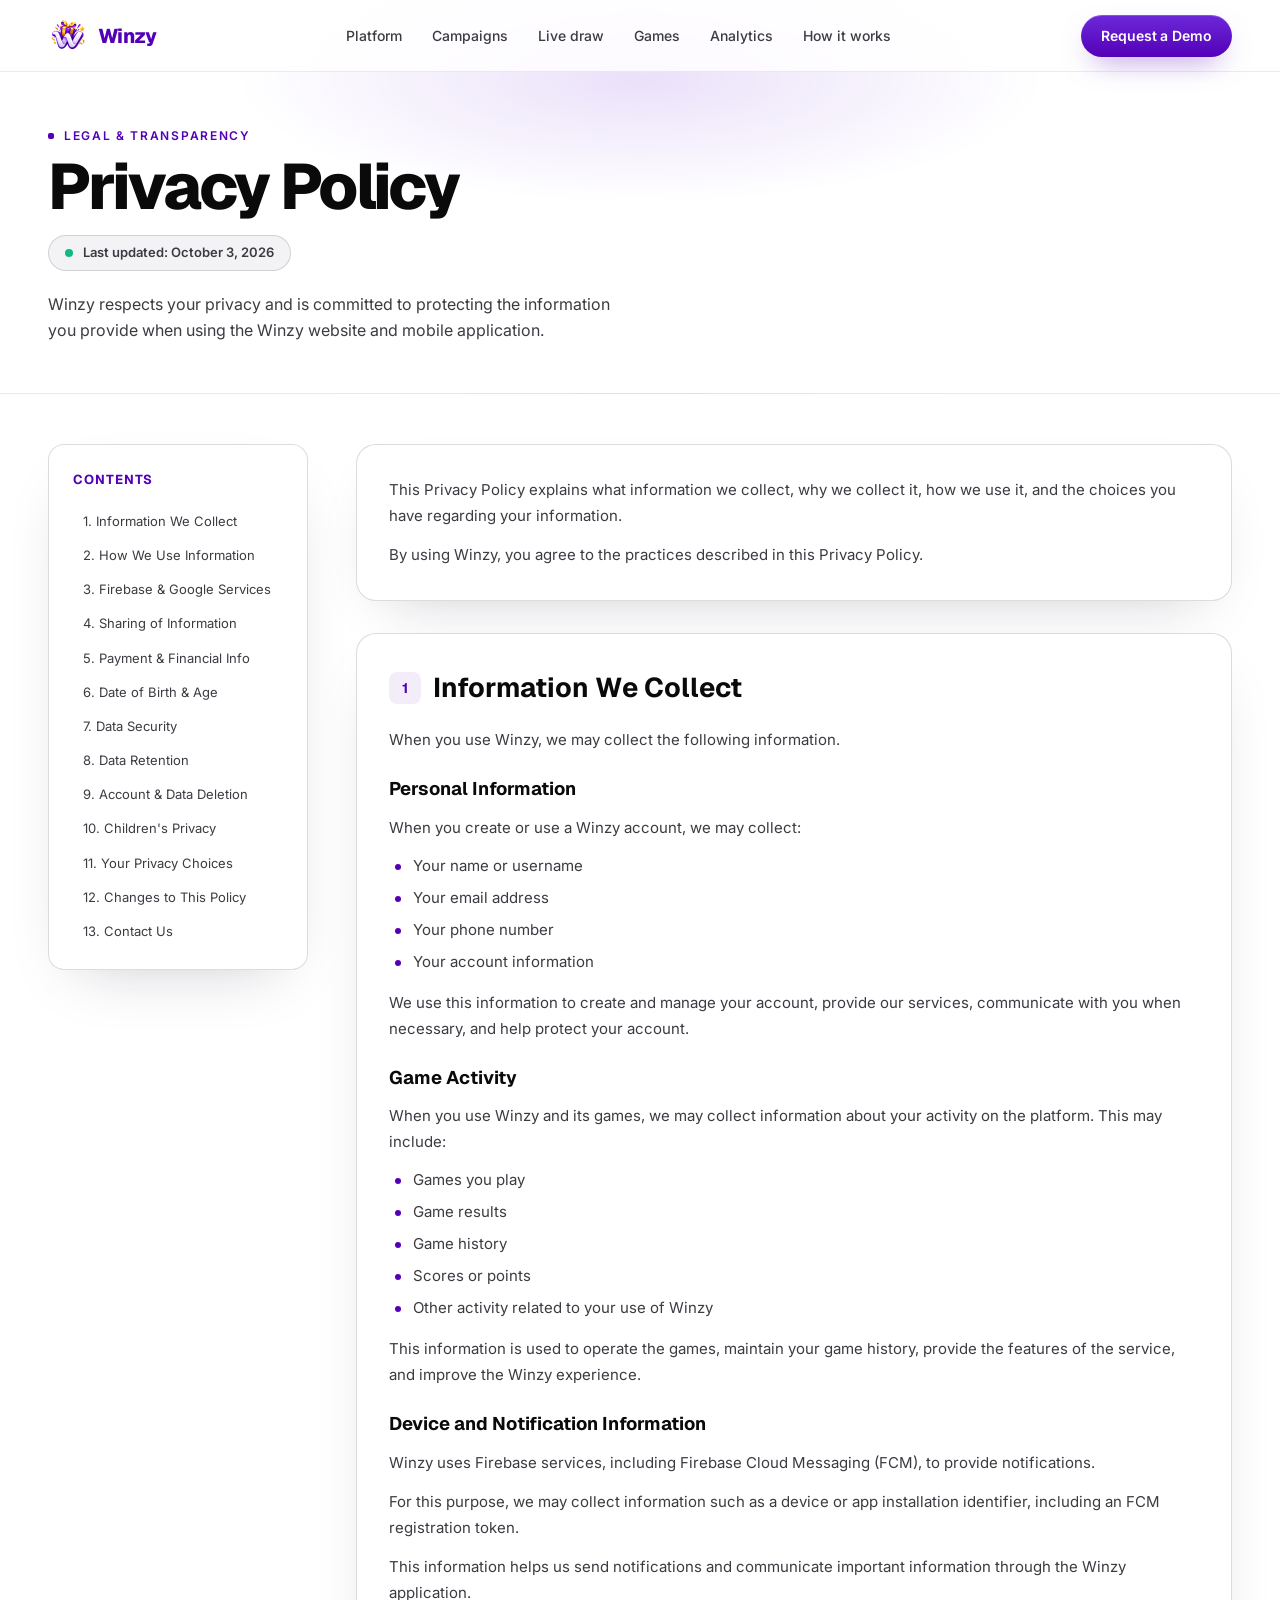
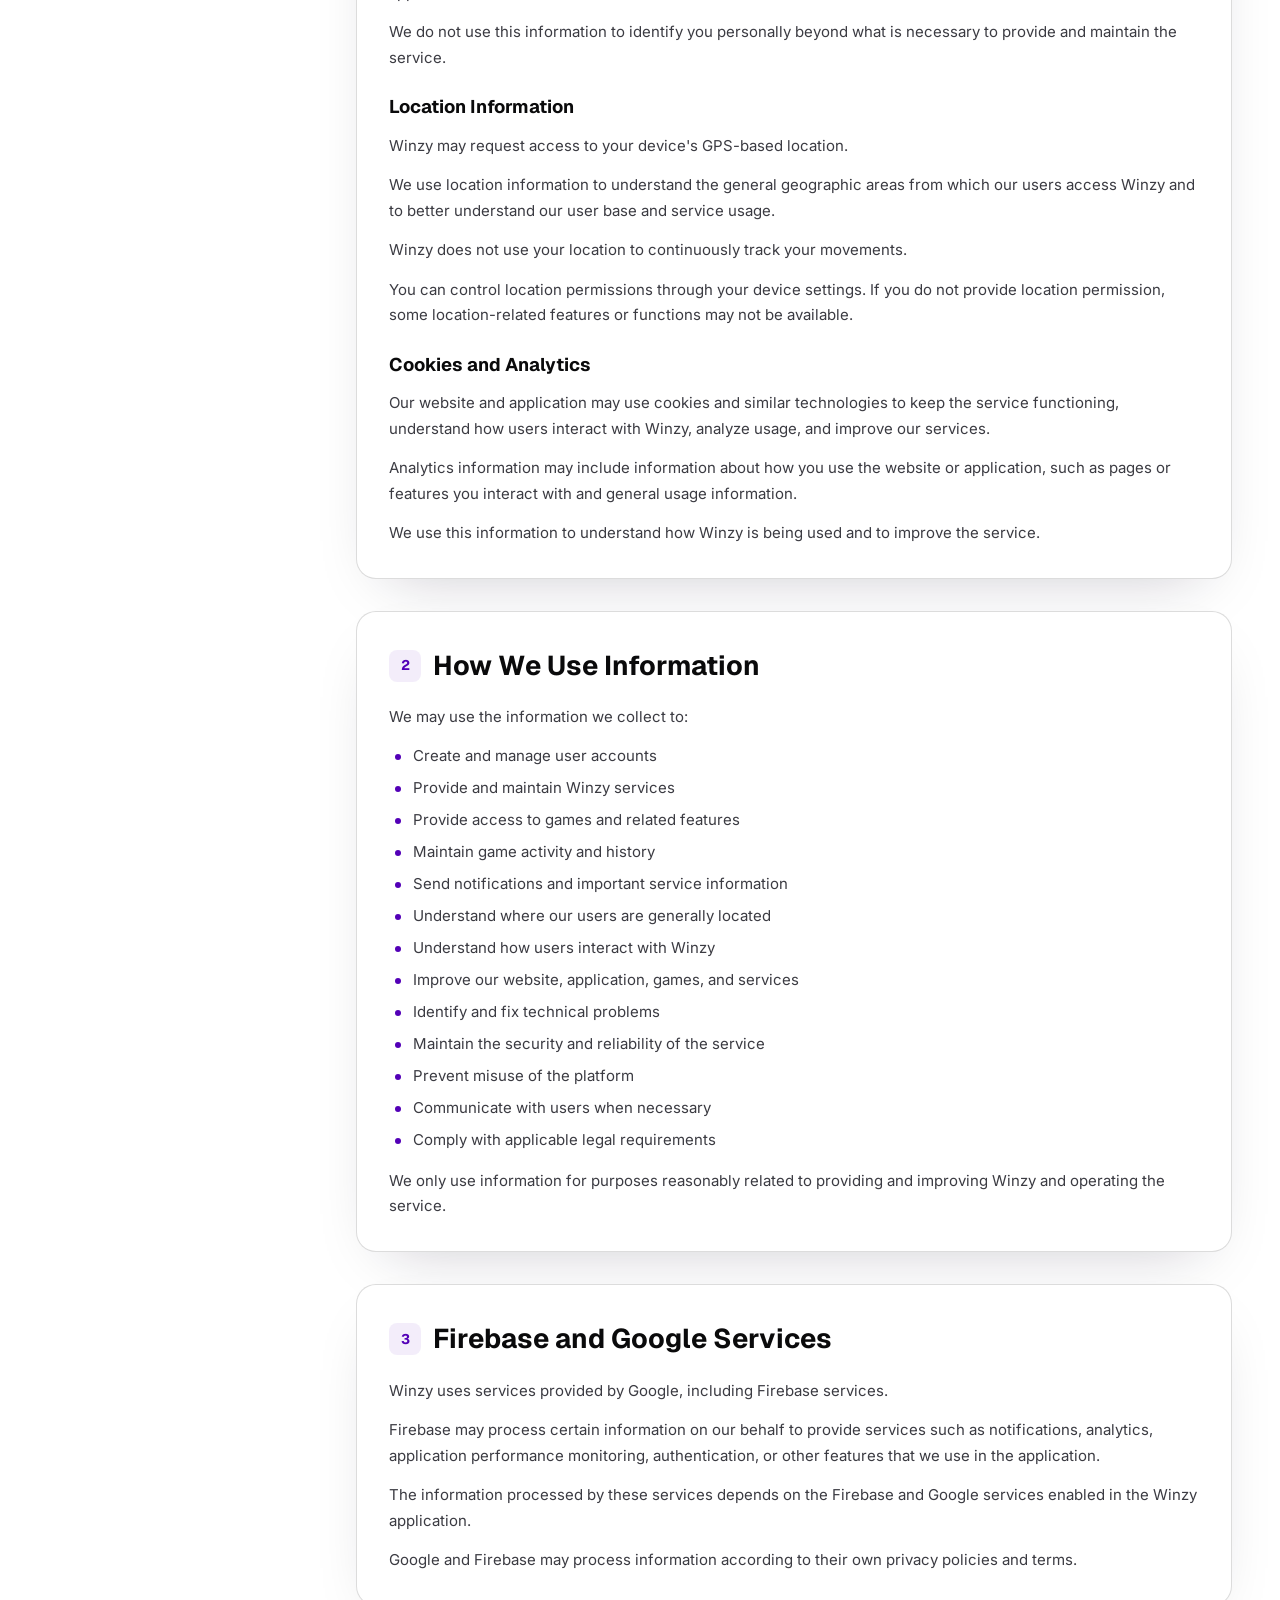
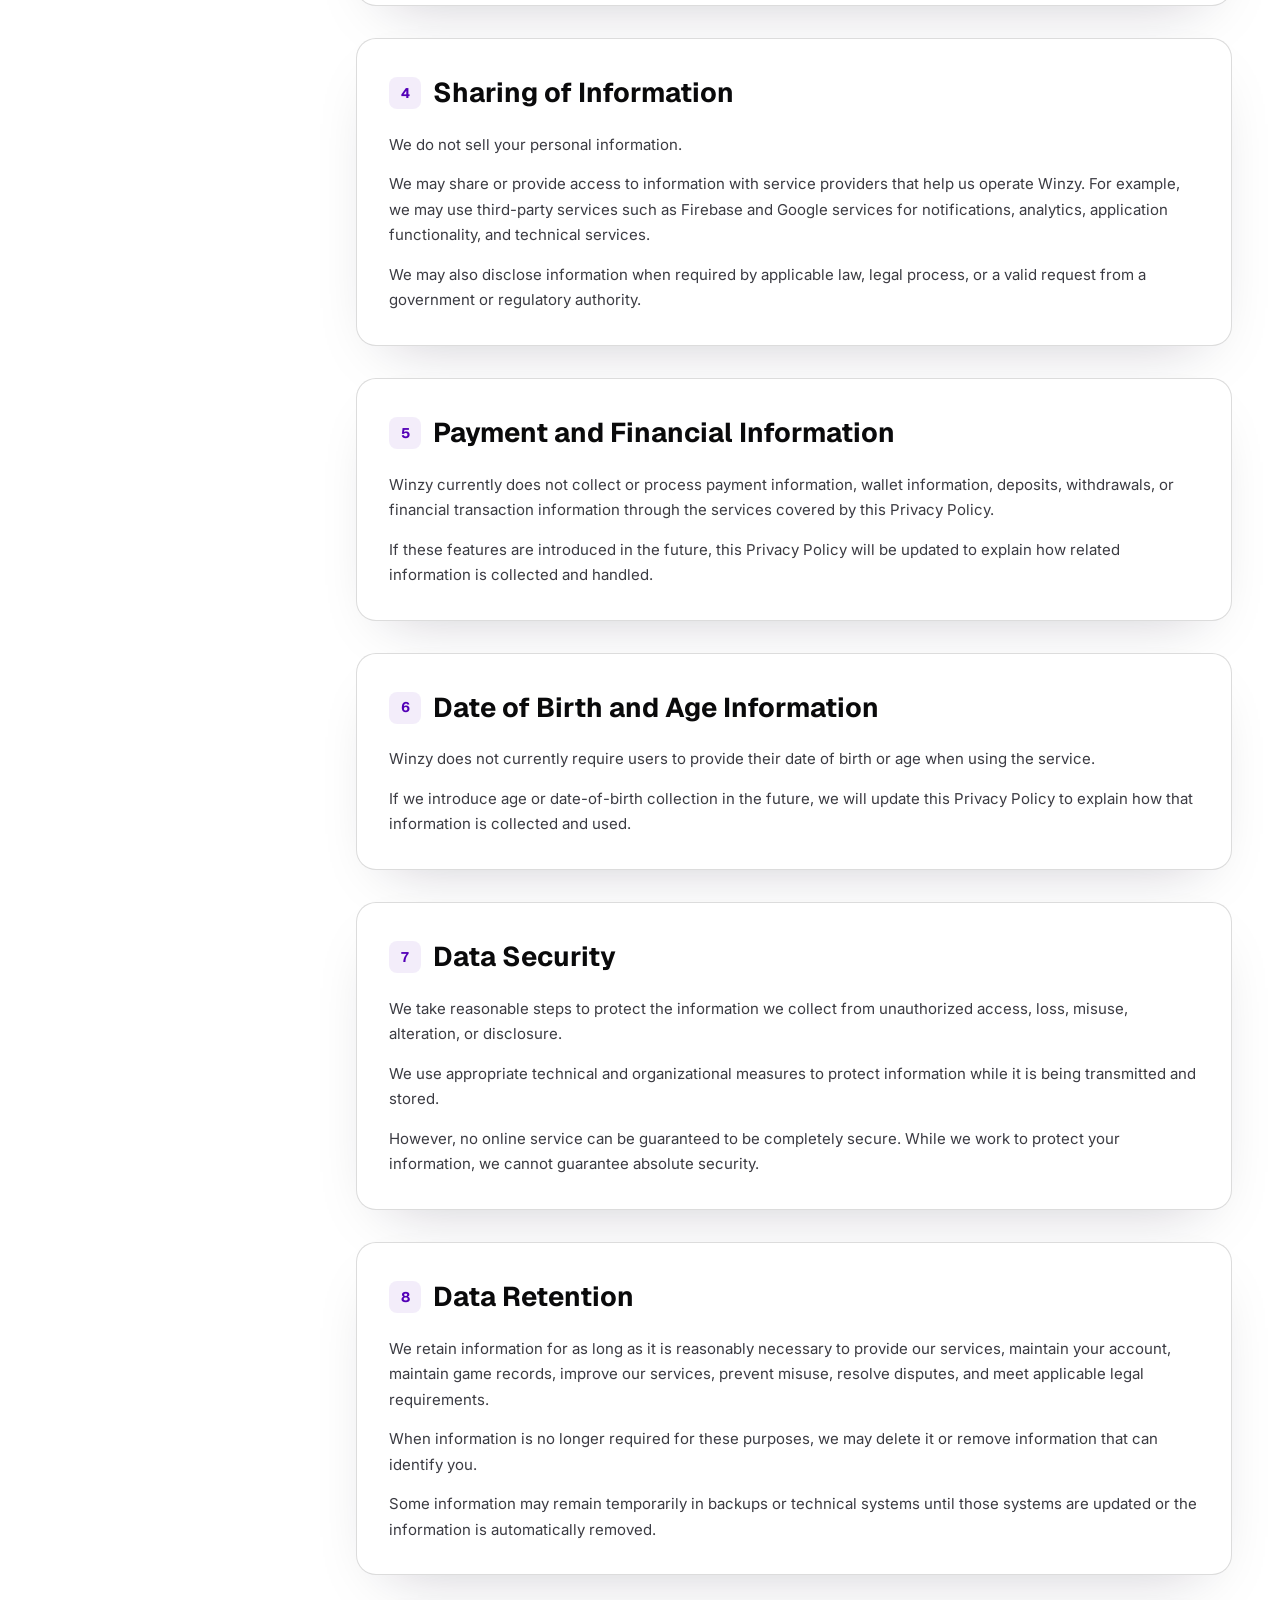
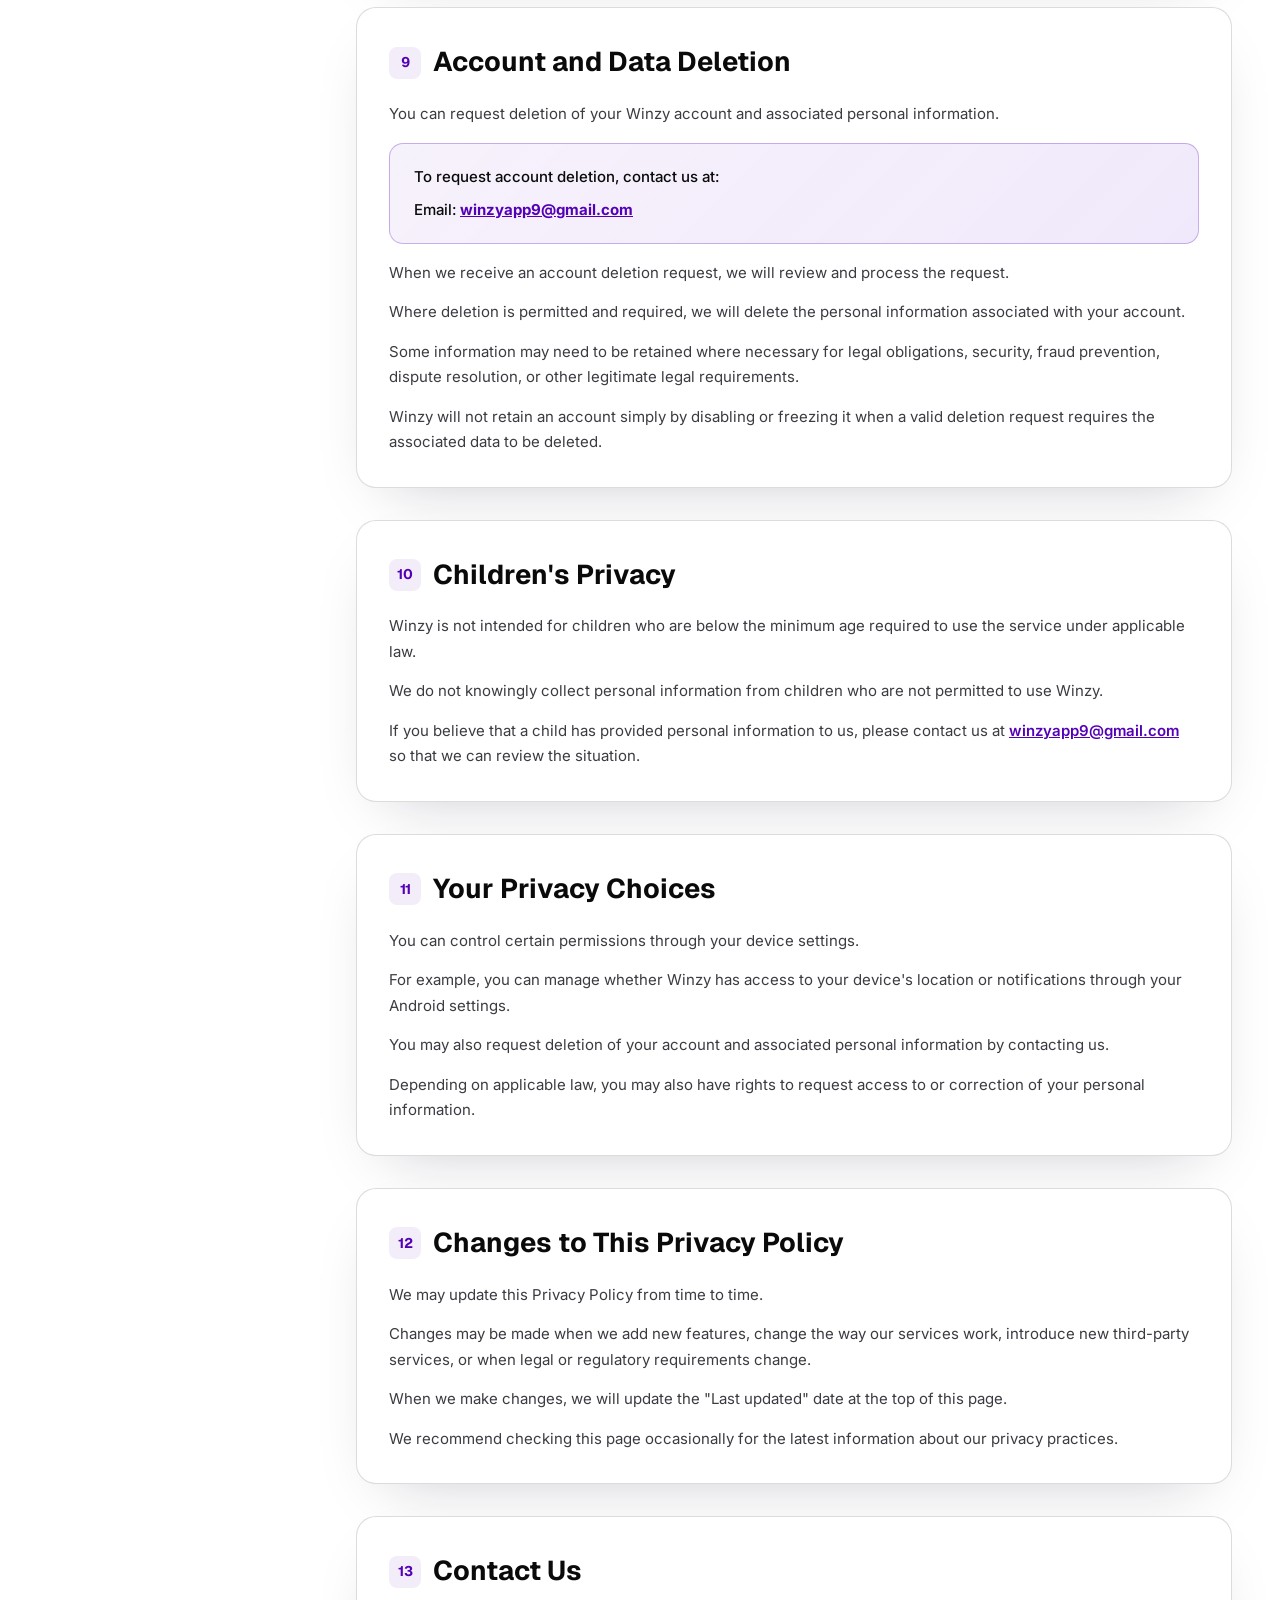
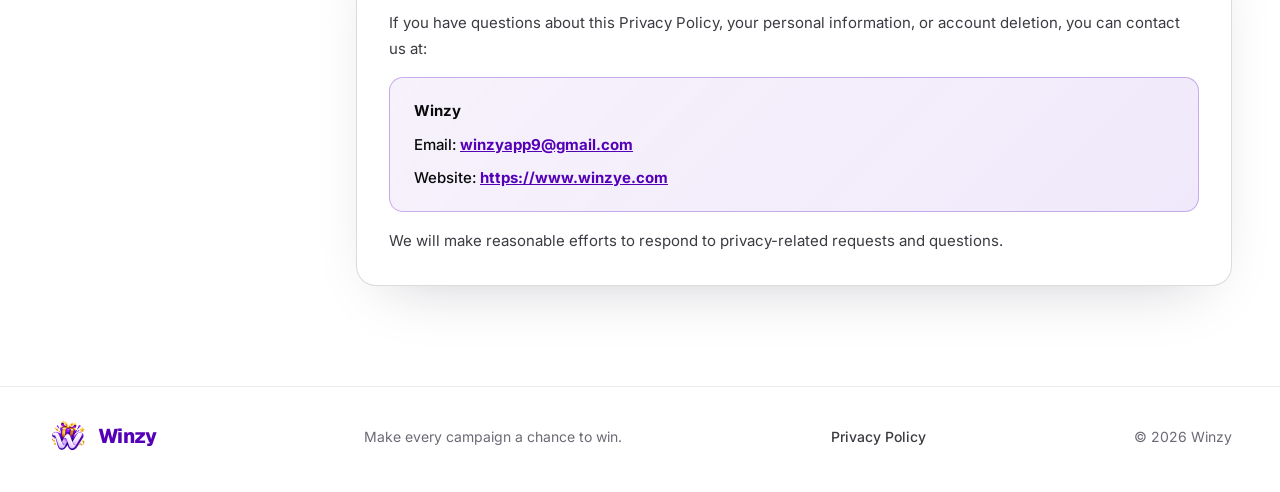
==== privacy-policy/index.html @ 9df19373 "feat: add privacy policy page and footer navigation link" ====
<!doctype html>
<html lang="en">
<head>
<meta charset="utf-8">
<meta name="viewport" content="width=device-width, initial-scale=1, viewport-fit=cover">
<title>Privacy Policy | Winzy</title>
<meta name="description" content="Winzy Privacy Policy - Learn how we collect, use, and protect your information when using the Winzy website and mobile application.">
<meta name="theme-color" content="#ffffff">
<link rel="preconnect" href="https://fonts.googleapis.com">
<link rel="preconnect" href="https://fonts.gstatic.com" crossorigin>
<link href="https://fonts.googleapis.com/css2?family=Geist:wght@500;600;700;800&family=Inter:wght@400;500;600;700&display=swap" rel="stylesheet">
<script>document.documentElement.classList.add('js');</script>
<link rel="icon" type="image/png" href="../assets/favicon.png">
<link rel="stylesheet" href="../styles.css">
</head>
<body>

<!-- ============================ NAV ============================ -->
<header class="nav solid" id="nav">
  <a href="../" class="brand" aria-label="Winzy home"><img class="brand-logo" src="../assets/winzy-logo.png" alt="" width="40" height="35">Winzy</a>
  <nav class="nav-links" aria-label="Primary">
    <a href="../#platform">Platform</a>
    <a href="../#campaigns">Campaigns</a>
    <a href="../#live">Live draw</a>
    <a href="../#games">Games</a>
    <a href="../#analytics">Analytics</a>
    <a href="../#how">How it works</a>
  </nav>
  <div class="nav-end">
    <a href="../#demo" class="btn btn-primary btn-sm">Request a Demo</a>
  </div>
</header>

<main>

<!-- ============================ HERO ============================ -->
<section class="policy-hero">
  <div class="wrap">
    <p class="kicker">Legal &amp; Transparency</p>
    <h1 class="h1">Privacy Policy</h1>
    <div class="policy-meta">
      <span class="policy-meta-dot"></span>
      <span>Last updated: October 3, 2026</span>
    </div>
    <p class="lede">Winzy respects your privacy and is committed to protecting the information you provide when using the Winzy website and mobile application.</p>
  </div>
</section>

<!-- ============================ CONTENT ============================ -->
<section class="policy-body">
  <div class="wrap policy-layout">
    
    <!-- Table of Contents Sidebar -->
    <aside class="policy-toc">
      <h4>Contents</h4>
      <ul>
        <li><a href="#section-1">1. Information We Collect</a></li>
        <li><a href="#section-2">2. How We Use Information</a></li>
        <li><a href="#section-3">3. Firebase &amp; Google Services</a></li>
        <li><a href="#section-4">4. Sharing of Information</a></li>
        <li><a href="#section-5">5. Payment &amp; Financial Info</a></li>
        <li><a href="#section-6">6. Date of Birth &amp; Age</a></li>
        <li><a href="#section-7">7. Data Security</a></li>
        <li><a href="#section-8">8. Data Retention</a></li>
        <li><a href="#section-9">9. Account &amp; Data Deletion</a></li>
        <li><a href="#section-10">10. Children's Privacy</a></li>
        <li><a href="#section-11">11. Your Privacy Choices</a></li>
        <li><a href="#section-12">12. Changes to This Policy</a></li>
        <li><a href="#section-13">13. Contact Us</a></li>
      </ul>
    </aside>

    <!-- Main Content -->
    <div class="policy-content">
      
      <!-- Overview Card -->
      <article class="policy-card">
        <p>This Privacy Policy explains what information we collect, why we collect it, how we use it, and the choices you have regarding your information.</p>
        <p>By using Winzy, you agree to the practices described in this Privacy Policy.</p>
      </article>

      <!-- Section 1 -->
      <article class="policy-card" id="section-1">
        <h2><span class="num-badge">1</span> Information We Collect</h2>
        <p>When you use Winzy, we may collect the following information.</p>

        <h3>Personal Information</h3>
        <p>When you create or use a Winzy account, we may collect:</p>
        <ul>
          <li>Your name or username</li>
          <li>Your email address</li>
          <li>Your phone number</li>
          <li>Your account information</li>
        </ul>
        <p>We use this information to create and manage your account, provide our services, communicate with you when necessary, and help protect your account.</p>

        <h3>Game Activity</h3>
        <p>When you use Winzy and its games, we may collect information about your activity on the platform. This may include:</p>
        <ul>
          <li>Games you play</li>
          <li>Game results</li>
          <li>Game history</li>
          <li>Scores or points</li>
          <li>Other activity related to your use of Winzy</li>
        </ul>
        <p>This information is used to operate the games, maintain your game history, provide the features of the service, and improve the Winzy experience.</p>

        <h3>Device and Notification Information</h3>
        <p>Winzy uses Firebase services, including Firebase Cloud Messaging (FCM), to provide notifications.</p>
        <p>For this purpose, we may collect information such as a device or app installation identifier, including an FCM registration token.</p>
        <p>This information helps us send notifications and communicate important information through the Winzy application.</p>
        <p>We do not use this information to identify you personally beyond what is necessary to provide and maintain the service.</p>

        <h3>Location Information</h3>
        <p>Winzy may request access to your device's GPS-based location.</p>
        <p>We use location information to understand the general geographic areas from which our users access Winzy and to better understand our user base and service usage.</p>
        <p>Winzy does not use your location to continuously track your movements.</p>
        <p>You can control location permissions through your device settings. If you do not provide location permission, some location-related features or functions may not be available.</p>

        <h3>Cookies and Analytics</h3>
        <p>Our website and application may use cookies and similar technologies to keep the service functioning, understand how users interact with Winzy, analyze usage, and improve our services.</p>
        <p>Analytics information may include information about how you use the website or application, such as pages or features you interact with and general usage information.</p>
        <p>We use this information to understand how Winzy is being used and to improve the service.</p>
      </article>

      <!-- Section 2 -->
      <article class="policy-card" id="section-2">
        <h2><span class="num-badge">2</span> How We Use Information</h2>
        <p>We may use the information we collect to:</p>
        <ul>
          <li>Create and manage user accounts</li>
          <li>Provide and maintain Winzy services</li>
          <li>Provide access to games and related features</li>
          <li>Maintain game activity and history</li>
          <li>Send notifications and important service information</li>
          <li>Understand where our users are generally located</li>
          <li>Understand how users interact with Winzy</li>
          <li>Improve our website, application, games, and services</li>
          <li>Identify and fix technical problems</li>
          <li>Maintain the security and reliability of the service</li>
          <li>Prevent misuse of the platform</li>
          <li>Communicate with users when necessary</li>
          <li>Comply with applicable legal requirements</li>
        </ul>
        <p>We only use information for purposes reasonably related to providing and improving Winzy and operating the service.</p>
      </article>

      <!-- Section 3 -->
      <article class="policy-card" id="section-3">
        <h2><span class="num-badge">3</span> Firebase and Google Services</h2>
        <p>Winzy uses services provided by Google, including Firebase services.</p>
        <p>Firebase may process certain information on our behalf to provide services such as notifications, analytics, application performance monitoring, authentication, or other features that we use in the application.</p>
        <p>The information processed by these services depends on the Firebase and Google services enabled in the Winzy application.</p>
        <p>Google and Firebase may process information according to their own privacy policies and terms.</p>
      </article>

      <!-- Section 4 -->
      <article class="policy-card" id="section-4">
        <h2><span class="num-badge">4</span> Sharing of Information</h2>
        <p>We do not sell your personal information.</p>
        <p>We may share or provide access to information with service providers that help us operate Winzy. For example, we may use third-party services such as Firebase and Google services for notifications, analytics, application functionality, and technical services.</p>
        <p>We may also disclose information when required by applicable law, legal process, or a valid request from a government or regulatory authority.</p>
      </article>

      <!-- Section 5 -->
      <article class="policy-card" id="section-5">
        <h2><span class="num-badge">5</span> Payment and Financial Information</h2>
        <p>Winzy currently does not collect or process payment information, wallet information, deposits, withdrawals, or financial transaction information through the services covered by this Privacy Policy.</p>
        <p>If these features are introduced in the future, this Privacy Policy will be updated to explain how related information is collected and handled.</p>
      </article>

      <!-- Section 6 -->
      <article class="policy-card" id="section-6">
        <h2><span class="num-badge">6</span> Date of Birth and Age Information</h2>
        <p>Winzy does not currently require users to provide their date of birth or age when using the service.</p>
        <p>If we introduce age or date-of-birth collection in the future, we will update this Privacy Policy to explain how that information is collected and used.</p>
      </article>

      <!-- Section 7 -->
      <article class="policy-card" id="section-7">
        <h2><span class="num-badge">7</span> Data Security</h2>
        <p>We take reasonable steps to protect the information we collect from unauthorized access, loss, misuse, alteration, or disclosure.</p>
        <p>We use appropriate technical and organizational measures to protect information while it is being transmitted and stored.</p>
        <p>However, no online service can be guaranteed to be completely secure. While we work to protect your information, we cannot guarantee absolute security.</p>
      </article>

      <!-- Section 8 -->
      <article class="policy-card" id="section-8">
        <h2><span class="num-badge">8</span> Data Retention</h2>
        <p>We retain information for as long as it is reasonably necessary to provide our services, maintain your account, maintain game records, improve our services, prevent misuse, resolve disputes, and meet applicable legal requirements.</p>
        <p>When information is no longer required for these purposes, we may delete it or remove information that can identify you.</p>
        <p>Some information may remain temporarily in backups or technical systems until those systems are updated or the information is automatically removed.</p>
      </article>

      <!-- Section 9 -->
      <article class="policy-card" id="section-9">
        <h2><span class="num-badge">9</span> Account and Data Deletion</h2>
        <p>You can request deletion of your Winzy account and associated personal information.</p>
        
        <div class="policy-callout">
          <p>To request account deletion, contact us at:</p>
          <p>Email: <a href="mailto:winzyapp9@gmail.com">winzyapp9@gmail.com</a></p>
        </div>

        <p style="margin-top:16px;">When we receive an account deletion request, we will review and process the request.</p>
        <p>Where deletion is permitted and required, we will delete the personal information associated with your account.</p>
        <p>Some information may need to be retained where necessary for legal obligations, security, fraud prevention, dispute resolution, or other legitimate legal requirements.</p>
        <p>Winzy will not retain an account simply by disabling or freezing it when a valid deletion request requires the associated data to be deleted.</p>
      </article>

      <!-- Section 10 -->
      <article class="policy-card" id="section-10">
        <h2><span class="num-badge">10</span> Children's Privacy</h2>
        <p>Winzy is not intended for children who are below the minimum age required to use the service under applicable law.</p>
        <p>We do not knowingly collect personal information from children who are not permitted to use Winzy.</p>
        <p>If you believe that a child has provided personal information to us, please contact us at <a href="mailto:winzyapp9@gmail.com" style="color:var(--primary); font-weight:600; text-decoration:underline;">winzyapp9@gmail.com</a> so that we can review the situation.</p>
      </article>

      <!-- Section 11 -->
      <article class="policy-card" id="section-11">
        <h2><span class="num-badge">11</span> Your Privacy Choices</h2>
        <p>You can control certain permissions through your device settings.</p>
        <p>For example, you can manage whether Winzy has access to your device's location or notifications through your Android settings.</p>
        <p>You may also request deletion of your account and associated personal information by contacting us.</p>
        <p>Depending on applicable law, you may also have rights to request access to or correction of your personal information.</p>
      </article>

      <!-- Section 12 -->
      <article class="policy-card" id="section-12">
        <h2><span class="num-badge">12</span> Changes to This Privacy Policy</h2>
        <p>We may update this Privacy Policy from time to time.</p>
        <p>Changes may be made when we add new features, change the way our services work, introduce new third-party services, or when legal or regulatory requirements change.</p>
        <p>When we make changes, we will update the "Last updated" date at the top of this page.</p>
        <p>We recommend checking this page occasionally for the latest information about our privacy practices.</p>
      </article>

      <!-- Section 13 -->
      <article class="policy-card" id="section-13">
        <h2><span class="num-badge">13</span> Contact Us</h2>
        <p>If you have questions about this Privacy Policy, your personal information, or account deletion, you can contact us at:</p>
        
        <div class="policy-callout">
          <p><strong>Winzy</strong></p>
          <p>Email: <a href="mailto:winzyapp9@gmail.com">winzyapp9@gmail.com</a></p>
          <p>Website: <a href="https://www.winzye.com" target="_blank" rel="noopener noreferrer">https://www.winzye.com</a></p>
        </div>

        <p style="margin-top:16px;">We will make reasonable efforts to respond to privacy-related requests and questions.</p>
      </article>

    </div>
  </div>
</section>

</main>

<footer class="foot">
  <div class="wrap foot-in">
    <a href="../" class="brand"><img class="brand-logo" src="../assets/winzy-logo.png" alt="" width="40" height="35">Winzy</a>
    <span>Make every campaign a chance to win.</span>
    <nav class="foot-links">
      <a href="./">Privacy Policy</a>
    </nav>
    <span>© 2026 Winzy</span>
  </div>
</footer>

</body>
</html>
---- styles.css ----
/* =========================================================
   WINZY landing
   White with the app's purple. Light theme only.
   Type matches the app: Geist for headings, Inter for text.
   Game art (wheels, dice, slot, phone previews) stays dark and
   gold — those are game screens, not page chrome.
   ========================================================= */

:root{
  color-scheme:light;
  --bg:#ffffff;
  --bg-2:#f6f6f8;
  --surface:#ffffff;
  --surface-2:#f3f3f6;
  --ink:#0a0a0b;
  --ink-2:#3b3b42;
  --muted:#6b6b76;
  --dim:#a3a3ad;
  --line:rgba(10,10,11,.08);
  --line-2:rgba(10,10,11,.14);

  /* App primary (AppColors.primary / primaryContainer) */
  --primary:#5300b7;
  --primary-2:#6d28d9;
  --primary-hi:#8a4dff;
  --accent:#5300b7;                  /* purple used for text accents */
  --accent-soft:rgba(83,0,183,.07);
  --accent-line:rgba(83,0,183,.28);
  --glow:rgba(109,40,217,.14);

  --nav-bg:rgba(255,255,255,.82);
  --shadow:0 24px 60px -32px rgba(20,12,40,.25);
  --art-shadow:rgba(30,15,60,.35);

  /* Game stages — dark, like the game screens they show */
  --stage:#0d0b14;
  --stage-2:#17131f;
  --stage-ink:#f6f5f8;
  --stage-muted:#9c98a8;
  --stage-line:rgba(255,255,255,.1);
  --stage-accent:#b18bff;

  --gold:#e9bd62;
  --gold-hi:#ffe2a3;
  --gold-lo:#b8862f;
  --red:#e0513f;

  --display:"Geist", "Inter", system-ui, -apple-system, sans-serif;
  --sans:"Inter", system-ui, -apple-system, "Segoe UI", sans-serif;
  --ease:cubic-bezier(.16,1,.3,1);
  --wrap:1200px;
  --gutter:clamp(18px, 4vw, 48px);
}

*,*::before,*::after{ box-sizing:border-box; }
html{ scroll-behavior:smooth; overflow-x:clip; -webkit-text-size-adjust:100%; }
body{
  margin:0; background:var(--bg); color:var(--ink);
  font:400 16px/1.65 var(--sans);
  overflow-x:clip; -webkit-font-smoothing:antialiased; -moz-osx-font-smoothing:grayscale;
  transition:background .35s, color .35s;
}
img,svg,canvas{ display:block; max-width:100%; }
a{ color:inherit; text-decoration:none; }
button{ font:inherit; color:inherit; background:none; border:0; padding:0; cursor:pointer; }
::selection{ background:var(--primary); color:#fff; }
:focus-visible{ outline:2px solid var(--primary-hi); outline-offset:3px; border-radius:6px; }

.wrap{ width:100%; max-width:calc(var(--wrap) + var(--gutter) * 2); margin:0 auto; padding:0 var(--gutter); }
.sec{ position:relative; padding:clamp(84px, 12vw, 150px) 0; }
.sec.alt{ background:var(--bg-2); }
.sec-head{ display:grid; gap:18px; max-width:760px; margin-bottom:clamp(44px, 6vw, 76px); }
.sec-head.split{ max-width:none; grid-template-columns:1fr minmax(0, 420px); align-items:end; gap:40px; }

/* =========================================================
   TYPE
   ========================================================= */
.kicker{
  margin:0; display:inline-flex; align-items:center; gap:10px;
  font:600 12px/1.4 var(--sans); letter-spacing:.14em; text-transform:uppercase; color:var(--accent);
}
.kicker::before{ content:""; width:6px; height:6px; border-radius:2px; background:currentColor; }
.h1,.h2,.h3{ font-family:var(--display); margin:0; color:var(--ink); }
.h1{ font-size:clamp(2.9rem, 6.4vw, 5.8rem); font-weight:800; line-height:.98; letter-spacing:-.045em; }
.h2{ font-size:clamp(2.2rem, 4.4vw, 3.8rem); font-weight:800; line-height:1.03; letter-spacing:-.04em; }
.h3{ font-size:clamp(1.8rem, 3vw, 2.5rem); font-weight:700; line-height:1.08; letter-spacing:-.03em; }
.h1 em,.h2 em,.h3 em,.idea-turn em{ font-style:normal; color:var(--accent); }
.lede{ margin:0; font-size:clamp(16px, 1.25vw, 18px); line-height:1.65; color:var(--ink-2); max-width:36em; }
.muted{ color:var(--dim); }

/* Reveal */
.js .rv{ opacity:0; transform:translateY(22px); transition:opacity .8s var(--ease), transform 1s var(--ease); transition-delay:var(--d, 0ms); }
.js .rv.in{ opacity:1; transform:none; }

/* =========================================================
   CONTROLS
   ========================================================= */
.btn{
  display:inline-flex; align-items:center; justify-content:center; gap:.55em;
  height:52px; padding:0 26px; border-radius:999px; white-space:nowrap;
  font:600 15px/1 var(--sans); letter-spacing:-.005em;
  transition:transform .35s var(--ease), box-shadow .35s var(--ease), background .35s, border-color .35s, color .35s;
}
.btn .arr{ transition:transform .35s var(--ease); }
.btn:hover .arr{ transform:translateX(4px); }
.btn-primary{
  color:#fff;
  background:linear-gradient(180deg, var(--primary-2) 0%, var(--primary) 100%);
  box-shadow:inset 0 1px 0 rgba(255,255,255,.2), 0 12px 30px -12px rgba(83,0,183,.55);
}
.btn-primary:hover{ transform:translateY(-2px); background:linear-gradient(180deg, var(--primary-hi) 0%, var(--primary-2) 100%); box-shadow:inset 0 1px 0 rgba(255,255,255,.24), 0 18px 40px -12px rgba(83,0,183,.6); }
.btn-line{ color:var(--ink); border:1px solid var(--accent-line); background:var(--accent-soft); }
.btn-line:hover{ border-color:var(--accent); }
.btn-sm{ height:42px; padding:0 20px; font-size:14px; }
.btn-lg{ height:60px; padding:0 32px; font-size:16px; }
.btn[disabled]{ opacity:.6; cursor:progress; transform:none; }
.ctas{ display:flex; flex-wrap:wrap; gap:12px; }

.frame{
  position:relative; border-radius:20px; border:1px solid var(--line-2);
  background:var(--surface); box-shadow:var(--shadow);
}

/* =========================================================
   NAV
   ========================================================= */
.nav{
  position:fixed; inset:0 0 auto; z-index:50; height:72px;
  display:flex; align-items:center; justify-content:space-between; gap:24px; padding:0 var(--gutter);
  transition:background .35s, border-color .35s; border-bottom:1px solid transparent;
}
.nav.solid{ background:var(--nav-bg); backdrop-filter:blur(14px) saturate(160%); -webkit-backdrop-filter:blur(14px) saturate(160%); border-color:var(--line); }
.brand{ display:inline-flex; align-items:center; gap:10px; font:800 20px/1 var(--display); letter-spacing:-.03em; color:var(--accent); }
.brand-logo{ width:40px; height:auto; }
.nav-links{ display:flex; gap:30px; font:500 14px/1 var(--sans); color:var(--ink-2); }
.nav-links a{ padding:6px 0; transition:color .25s; }
.nav-links a:hover{ color:var(--accent); }
.nav-end{ display:flex; align-items:center; gap:10px; }

/* =========================================================
   HERO
   ========================================================= */
.hero{
  position:relative; min-height:100vh; min-height:100svh; display:flex; flex-direction:column; justify-content:center;
  padding:130px 0 52px; overflow:hidden; isolation:isolate;
  background:
    radial-gradient(55% 55% at 78% 40%, var(--glow), transparent 70%),
    var(--bg);
}
.hero::before{ /* faint grid */
  content:""; position:absolute; inset:0; z-index:-1; opacity:.6;
  background-image:linear-gradient(var(--line) 1px, transparent 1px), linear-gradient(90deg, var(--line) 1px, transparent 1px);
  background-size:64px 64px;
  -webkit-mask:radial-gradient(ellipse at 70% 40%, #000 10%, transparent 65%); mask:radial-gradient(ellipse at 70% 40%, #000 10%, transparent 65%);
}
.hero-grid{ display:grid; grid-template-columns:minmax(0, 1.05fr) minmax(0, .95fr); gap:clamp(24px, 4vw, 64px); align-items:center; }
.hero-copy{ display:grid; gap:26px; position:relative; z-index:2; }
.hero .lede{ max-width:30em; }
.formula{
  margin:clamp(40px, 6vw, 68px) 0 0; padding-top:22px; border-top:1px solid var(--line);
  display:flex; flex-wrap:wrap; gap:6px 14px; align-items:center;
  font:500 14px/1.5 var(--sans); color:var(--muted);
}
/* Hero flow strip: Brand → Event → Campaign → Participation → Games → Rewards */
.formula span{ color:var(--ink-2); font-weight:600; }
.formula b{ font:800 18px/1 var(--display); letter-spacing:-.02em; color:var(--ink); }
.formula i{ font-style:normal; font-weight:700; color:var(--accent); }

/* Hero composition */
.hero-art{ position:relative; width:100%; max-width:580px; aspect-ratio:1; justify-self:end; }
.ha{ position:absolute; will-change:transform; }
.ha-glow{ position:absolute; inset:14%; border-radius:50%; background:radial-gradient(circle, rgba(138,77,255,.35), transparent 70%); filter:blur(24px); }
.ha-wheel{ left:9%; right:9%; top:0; }
/* Prize wheels are canvases drawn like the app's Spin & Win: pointer on top, stand below. */
.wheel-cv{ display:block; width:100%; height:auto; aspect-ratio:1 / 1.24; }
@keyframes rot{ to{ transform:rotate(360deg); } }
.ha-live{
  left:-6%; top:-1%; display:flex; align-items:center; gap:10px; padding:11px 16px; border-radius:999px;
  background:var(--surface); border:1px solid var(--line-2); box-shadow:var(--shadow);
  font:500 13px/1 var(--sans); color:var(--ink-2); white-space:nowrap;
}
.ha-live b{ color:var(--ink); font-weight:600; }
.ha-live .dot{ width:8px; height:8px; border-radius:50%; background:#ff4d3d; box-shadow:0 0 0 4px rgba(255,77,61,.16); animation:blink 1.4s infinite; }
@keyframes blink{ 50%{ opacity:.3; } }
.ha-slot{ right:-4%; bottom:10%; }
.ha-d1{ left:2%; bottom:6%; }
.ha-d2{ left:-3%; bottom:27%; }
.ha-ticket{ right:-7%; top:-1%; }
/* Level with the live pill, centred on the same line (the ticket is the taller of the two). */
.ha-ticket .ticket{ transform:translateY(calc(21px - 50%)) scale(.9); transform-origin:right center; }

/* Mini slot */
.mslot{ width:150px; padding:12px 10px 14px; border-radius:16px; background:linear-gradient(180deg, #2a1a4d, #150d26); border:1px solid rgba(233,189,98,.3); box-shadow:0 26px 50px -22px var(--art-shadow); transform:rotate(6deg); }
.mslot-top{ text-align:center; font:800 10px/1 var(--display); letter-spacing:.3em; color:var(--gold); margin-bottom:9px; }
.mslot-win{ display:grid; grid-template-columns:repeat(3, 1fr); gap:5px; }
.mslot-win span{ height:46px; border-radius:6px; background:#f7efdf; display:grid; place-items:center; overflow:hidden; box-shadow:inset 0 6px 10px rgba(0,0,0,.18); }
.mslot-win svg{ width:70%; height:70%; }

/* Dice (Jhandi Burja faces) */
.die{ width:var(--s, 64px); height:var(--s, 64px); position:relative; transform-style:preserve-3d; }
.die .f{
  position:absolute; inset:0; backface-visibility:hidden;
  display:grid; place-items:center; color:#1f1830;
  font:700 calc(var(--s, 64px) * .56)/1 "Apple Symbols","Segoe UI Symbol",var(--sans);
  background:linear-gradient(145deg, #fffaf0, #eadfc8);
  box-shadow:inset 0 0 0 1px rgba(0,0,0,.1), inset 0 -6px 12px rgba(0,0,0,.1);
}
.die .core{ position:absolute; inset:0; background:#ddd1b8; }
.die .core.c1{ transform:translateZ(calc(var(--s, 64px) * .47)); }
.die .core.c2{ transform:rotateY(180deg) translateZ(calc(var(--s, 64px) * .47)); }
.die .core.c3{ transform:rotateY(90deg) translateZ(calc(var(--s, 64px) * .47)); }
.die .core.c4{ transform:rotateY(-90deg) translateZ(calc(var(--s, 64px) * .47)); }
.die .core.c5{ transform:rotateX(90deg) translateZ(calc(var(--s, 64px) * .47)); }
.die .core.c6{ transform:rotateX(-90deg) translateZ(calc(var(--s, 64px) * .47)); }
.die .f img{ width:78%; height:78%; object-fit:contain; pointer-events:none; user-select:none; }
.die .f1{ transform:translateZ(calc(var(--s, 64px) / 2)); }
.die .f2{ transform:rotateY(180deg) translateZ(calc(var(--s, 64px) / 2)); }
.die .f3{ transform:rotateY(90deg) translateZ(calc(var(--s, 64px) / 2)); }
.die .f4{ transform:rotateY(-90deg) translateZ(calc(var(--s, 64px) / 2)); }
.die .f5{ transform:rotateX(90deg) translateZ(calc(var(--s, 64px) / 2)); }
.die .f6{ transform:rotateX(-90deg) translateZ(calc(var(--s, 64px) / 2)); }
.die.tumble{ animation:tumble var(--td, 14s) linear infinite; }
@keyframes tumble{ to{ transform:rotateX(360deg) rotateY(720deg) rotateZ(360deg); } }

@keyframes bob{ 50%{ transform:translateY(-10px) rotate(8deg); } }

.ticket{
  --n:9px;
  display:flex; align-items:center; gap:14px; padding:12px 16px; border-radius:6px;
  font:600 12px/1.3 var(--sans); color:#fff; white-space:nowrap;
  background:linear-gradient(180deg, var(--primary-2), var(--primary));
  -webkit-mask:radial-gradient(circle var(--n) at 0 50%, transparent 98%, #000) left/51% 100% no-repeat, radial-gradient(circle var(--n) at 100% 50%, transparent 98%, #000) right/51% 100% no-repeat;
          mask:radial-gradient(circle var(--n) at 0 50%, transparent 98%, #000) left/51% 100% no-repeat, radial-gradient(circle var(--n) at 100% 50%, transparent 98%, #000) right/51% 100% no-repeat;
  transform:rotate(-8deg); filter:drop-shadow(0 14px 22px var(--art-shadow));
}
.ticket small{ display:block; font-weight:500; font-size:10px; opacity:.75; }
.ticket b{ font:800 20px/1 var(--display); letter-spacing:-.02em; padding-left:14px; border-left:1px dashed rgba(255,255,255,.45); }

/* =========================================================
   IDEA
   ========================================================= */
.idea{ text-align:center; }
.idea .kicker{ justify-content:center; }
.idea-h{ margin:24px auto 0; font-size:clamp(2.4rem, 5.6vw, 5rem); line-height:1.02; display:grid; }
.idea-turn{ margin:clamp(24px, 3.6vw, 40px) 0 0; font:700 clamp(1.6rem, 3vw, 2.6rem)/1.1 var(--display); letter-spacing:-.035em; color:var(--ink); }
.loop{ list-style:none; margin:clamp(52px, 7vw, 88px) 0 0; padding:0; display:grid; grid-template-columns:repeat(6, minmax(0, 1fr)); text-align:left; }
.loop li{ position:relative; display:grid; gap:8px; padding:26px 20px 0 0; }
.loop li::before{ content:""; position:absolute; left:0; right:0; top:0; height:1px; background:var(--line-2); }
.loop li::after{ content:""; position:absolute; left:0; top:-4px; width:9px; height:9px; border-radius:2px; transform:rotate(45deg); background:var(--accent); }
.loop-no{ font:600 12px/1 var(--sans); color:var(--accent); }
.loop b{ font:700 clamp(1.3rem, 1.9vw, 1.7rem)/1.1 var(--display); letter-spacing:-.03em; }
.loop li:last-child b{ color:var(--accent); }
.loop span:last-child{ color:var(--muted); font-size:14px; line-height:1.5; }

/* =========================================================
   PLATFORM — brands, participants, daily reward games
   ========================================================= */
.sides{ display:grid; grid-template-columns:repeat(3, minmax(0, 1fr)); gap:18px; }
.side{ padding:28px 26px 30px; display:grid; gap:16px; align-content:start; }
.side-no{ font:600 12px/1 var(--sans); letter-spacing:.12em; text-transform:uppercase; color:var(--accent); }
.side h3{ margin:0; font:800 clamp(1.5rem, 2.2vw, 1.9rem)/1.1 var(--display); letter-spacing:-.035em; }
.side ul{ list-style:none; margin:0; padding:0; display:grid; gap:10px; }
.side li{ position:relative; padding-left:20px; color:var(--muted); font-size:15px; line-height:1.5; }
.side li::before{ content:""; position:absolute; left:2px; top:.62em; width:6px; height:6px; border-radius:2px; background:var(--accent); }
.side-art{ height:92px; margin:4px 0 6px; color:var(--ink); display:flex; align-items:center; }
svg.side-art{ display:block; width:100%; max-width:320px; }
.side-art .fill-p{ fill:var(--primary); }
.side-art .fill-s{ fill:var(--accent-soft); stroke:var(--accent-line); }
.side-art text{ font:600 12px var(--sans); }
.side-art .t-w{ fill:#fff; }
.side-art .t-i{ fill:var(--ink); }
.flowline{ flex-wrap:nowrap; gap:6px; font-size:12px; }
.flowline span{ font-size:12px !important; }
.flowline span{ flex:none; padding:8px 11px; border-radius:999px; border:1px solid var(--line-2); background:var(--surface-2); font:600 13px/1 var(--sans); white-space:nowrap; }
.flowline em{ font:500 12px/1 var(--sans); font-style:normal; color:var(--muted); }
.flowline span.on{ color:#fff; border-color:transparent; background:linear-gradient(180deg, var(--primary-2), var(--primary)); }
.flowline i{ font-style:normal; color:var(--dim); }
.streak{ display:grid; grid-template-columns:repeat(7, minmax(0, 1fr)); gap:6px; align-items:center; align-content:center; }
.streak span{ display:grid; place-items:center; aspect-ratio:1; border-radius:12px; border:1px solid var(--line-2); font:600 11px/1 var(--sans); color:var(--muted); background:var(--surface); }
.streak span.done{ color:#fff; border-color:transparent; background:linear-gradient(180deg, var(--primary-2), var(--primary)); }
.streak span.today{ color:var(--accent); border:2px solid var(--accent); box-shadow:0 0 0 4px var(--accent-soft); }

/* =========================================================
   GAMES
   ========================================================= */
.traits{ list-style:none; margin:6px 0 0; padding:0; display:flex; flex-wrap:wrap; gap:10px; }
.traits li{ display:inline-flex; align-items:center; gap:8px; padding:9px 15px; border-radius:999px; border:1px solid var(--line-2); font-size:14px; color:var(--muted); background:var(--surface); }
.traits b{ font:700 14px/1 var(--display); color:var(--accent); }

.game{ display:grid; grid-template-columns:minmax(0, 1.15fr) minmax(0, .85fr); gap:clamp(28px, 5vw, 76px); align-items:center; }
.game + .game{ margin-top:clamp(68px, 9vw, 120px); }
.game.flip .stage{ order:2; }

.stage{
  position:relative; border-radius:28px; overflow:hidden; padding:clamp(18px, 2.4vw, 28px);
  display:flex; flex-direction:column; gap:22px; min-height:clamp(440px, 44vw, 560px);
  color:var(--stage-ink);
  background:
    radial-gradient(70% 60% at 50% 45%, rgba(109,40,217,.32), transparent 70%),
    linear-gradient(180deg, var(--stage-2), var(--stage));
  border:1px solid var(--line-2);
  box-shadow:0 40px 90px -45px var(--art-shadow);
}
.stage-top{ display:flex; flex-wrap:wrap; gap:8px; position:relative; z-index:1; }
.stage-foot{ margin-top:auto; display:flex; align-items:center; justify-content:space-between; gap:16px; flex-wrap:wrap; position:relative; z-index:1; }
.pill{
  display:inline-flex; align-items:center; gap:8px; padding:8px 13px; border-radius:999px;
  border:1px solid var(--stage-line); background:rgba(0,0,0,.25);
  font:600 11px/1 var(--sans); letter-spacing:.08em; text-transform:uppercase; color:var(--stage-muted);
}
.pill b{ color:var(--stage-ink); font-weight:700; font-variant-numeric:tabular-nums; }
.pill.self{ color:#e6ddff; border-color:rgba(177,139,255,.45); background:rgba(109,40,217,.25); }
.pill.live{ color:#ff8f7d; border-color:rgba(255,77,61,.4); background:rgba(255,77,61,.1); }
.pill.live i{ width:7px; height:7px; border-radius:50%; background:#ff4d3d; box-shadow:0 0 8px #ff4d3d; animation:blink 1.4s infinite; }
.outcome{ margin:0; font-size:14px; color:var(--stage-muted); min-height:1.4em; }
.outcome b{ color:var(--stage-ink); font-weight:600; }
.outcome.win b{ color:var(--stage-accent); }
.outcome .ico{ display:inline-block; width:22px; height:22px; padding:2px; border-radius:6px; background:#fffaf0; object-fit:contain; vertical-align:-6px; margin-right:2px; }
.stage .btn-line{ color:var(--stage-ink); border-color:rgba(177,139,255,.45); background:rgba(177,139,255,.1); }
.stage .btn-line:hover{ border-color:var(--stage-accent); }

.game-copy{ display:grid; gap:16px; }
.game-no{ font:600 12px/1 var(--sans); letter-spacing:.12em; text-transform:uppercase; color:var(--accent); }
.game-pitch{ margin:0; font-size:18px; color:var(--ink-2); }
.steps{ list-style:none; margin:6px 0 0; padding:0; display:grid; gap:12px; counter-reset:st; }
.steps li{ counter-increment:st; display:grid; grid-template-columns:34px 1fr; gap:8px; color:var(--muted); }
.steps li::before{ content:counter(st); width:24px; height:24px; border-radius:50%; display:grid; place-items:center; font:600 12px/1 var(--sans); color:var(--accent); background:var(--accent-soft); margin-top:1px; }
.facts{ display:grid; grid-template-columns:repeat(3, minmax(0, 1fr)); margin:10px 0 0; border-top:1px solid var(--line); }
.facts div{ padding:16px 12px 0 0; }
.facts div + div{ padding-left:16px; border-left:1px solid var(--line); }
.facts dt{ font:500 12px/1.2 var(--sans); color:var(--muted); }
.facts dd{ margin:8px 0 0; font:700 clamp(19px, 1.8vw, 24px)/1.1 var(--display); letter-spacing:-.03em; color:var(--ink); }


/* Jhandi Burja */
.jb-table{
  position:relative; flex:1; min-height:220px; display:grid; place-items:center; perspective:900px;
  border-radius:50%/40%; margin:0 4%;
  background:radial-gradient(ellipse at 50% 40%, #3a1f6b 0%, #1d1036 55%, #0d0818 100%);
  box-shadow:inset 0 0 0 8px #150c26, inset 0 0 0 9px rgba(233,189,98,.25), inset 0 24px 60px rgba(0,0,0,.6), 0 30px 60px -30px #000;
}
.jb-dice{ display:grid; grid-template-columns:repeat(3, auto); gap:clamp(14px, 2.4vw, 30px); transform:rotateX(18deg); transform-style:preserve-3d; }
.jb-dice .die{ --s:clamp(44px, 5vw, 66px); transition:transform 1.5s cubic-bezier(.18,.9,.22,1.02); }
.jb-tally{ display:grid; grid-template-columns:repeat(6, minmax(0, 1fr)); gap:8px; position:relative; z-index:1; }
.jb-tally button{
  display:grid; justify-items:center; gap:6px; padding:10px 4px 9px; border-radius:12px;
  border:1px solid var(--stage-line); background:rgba(0,0,0,.25); color:var(--stage-ink); transition:all .3s var(--ease);
}
.jb-tally .sym{ width:36px; height:36px; border-radius:9px; display:grid; place-items:center; background:#fffaf0; }
.jb-tally .sym img{ width:80%; height:80%; object-fit:contain; }
.jb-tally small{ font:500 11px/1 var(--sans); color:var(--stage-muted); }
.jb-tally .n{ font:700 17px/1 var(--display); color:var(--stage-muted); }
.jb-tally button:hover{ border-color:rgba(138,77,255,.5); }
.jb-tally button[aria-checked="true"]{ border-color:var(--primary-hi); background:rgba(109,40,217,.3); }
.jb-tally button[aria-checked="true"] small{ color:#fff; }
.jb-tally button.hit .n{ color:var(--gold-hi); }
.jb-tally button.hit{ box-shadow:0 0 22px -8px rgba(233,189,98,.6); }

/* Spin & Win (gallery) */
.gw{ position:relative; width:min(100%, 340px); margin:auto; }
.gw canvas{ transition:transform .8s var(--ease); }

/* Slot machine */
.slot{
  position:relative; align-self:center; width:min(100%, 400px); margin:auto 0; padding:18px 18px 22px; border-radius:26px 26px 18px 18px; outline:none; cursor:pointer;
  background:linear-gradient(180deg, #33205c 0%, #1b1033 60%, #120b22 100%);
  border:1px solid rgba(233,189,98,.28);
  box-shadow:inset 0 1px 0 rgba(255,226,163,.2), 0 40px 80px -30px #000;
}
.slot-lights{ display:flex; justify-content:space-between; margin:0 6px 14px; }
.slot-lights i{ width:8px; height:8px; border-radius:50%; background:#4a3a2a; transition:background .2s, box-shadow .2s; }
.slot-lights i.on{ background:var(--gold-hi); box-shadow:0 0 10px var(--gold); }
.slot-window{ --sh:clamp(64px, 6.6vw, 86px); position:relative; display:grid; grid-template-columns:repeat(3, 1fr); gap:8px; padding:10px; border-radius:14px; background:#0a0613; border:1px solid rgba(233,189,98,.25); box-shadow:inset 0 10px 30px rgba(0,0,0,.8); }
.reel{ height:calc(var(--sh) * 3); overflow:hidden; border-radius:8px; background:#f7efdf; position:relative; }
.reel::before,.reel::after{ content:""; position:absolute; left:0; right:0; height:30%; z-index:1; pointer-events:none; }
.reel::before{ top:0; background:linear-gradient(#0a0613, rgba(10,6,19,0)); }
.reel::after{ bottom:0; background:linear-gradient(to top, #0a0613, rgba(10,6,19,0)); }
.strip span{ display:grid; place-items:center; height:var(--sh); }
.strip svg{ width:62%; height:62%; }
.payline{ position:absolute; left:4px; right:4px; top:50%; height:2px; margin-top:-1px; background:var(--gold); box-shadow:0 0 12px var(--gold); z-index:2; }
.slot-lever{ position:absolute; right:-20px; top:30%; width:12px; height:120px; }
.slot-lever::before{ content:""; position:absolute; left:3px; top:16px; bottom:0; width:6px; border-radius:3px; background:linear-gradient(90deg, #6b5230, #d9b36a, #6b5230); transform-origin:bottom; transition:transform .4s var(--ease); }
.slot-lever i{ position:absolute; left:-6px; top:0; width:24px; height:24px; border-radius:50%; background:radial-gradient(circle at 35% 30%, #c9a6ff, var(--primary-2) 60%); box-shadow:0 6px 14px rgba(109,40,217,.5); transition:transform .4s var(--ease); }
.slot.pull .slot-lever::before{ transform:scaleY(-.35); }
.slot.pull .slot-lever i{ transform:translateY(108px); }

/* =========================================================
   CAMPAIGNS
   ========================================================= */
.block + .block{ margin-top:clamp(60px, 8vw, 100px); }
.block-head{ display:grid; grid-template-columns:auto 1fr auto; align-items:baseline; gap:16px; padding-bottom:18px; margin-bottom:26px; border-bottom:1px solid var(--line); }
.block-head span{ font:600 13px/1 var(--sans); color:var(--accent); }
.block-head h3{ margin:0; font:700 clamp(1.5rem, 2.2vw, 2rem)/1.1 var(--display); letter-spacing:-.03em; }
.block-head p{ margin:0; color:var(--muted); font-size:14px; text-align:right; }

.entry{ display:grid; grid-template-columns:minmax(0, 300px) minmax(0, 1fr); gap:clamp(20px, 3vw, 40px); align-items:start; }
.entry-tabs{ display:grid; gap:6px; }
.entry-tabs button{
  display:grid; grid-template-columns:28px 1fr auto; align-items:center; gap:10px; width:100%; text-align:left;
  padding:15px 16px; border-radius:14px; border:1px solid transparent; color:var(--muted);
  transition:background .3s, border-color .3s, color .3s;
}
.entry-tabs .en{ font:600 12px/1 var(--sans); color:var(--dim); }
.entry-tabs .et{ font:700 19px/1.1 var(--display); letter-spacing:-.025em; }
.entry-tabs .ea{ color:var(--accent); opacity:0; transform:translateX(-6px); transition:all .3s var(--ease); }
.entry-tabs button:hover{ color:var(--ink); background:var(--surface-2); }
.entry-tabs button[aria-selected="true"]{ color:var(--ink); border-color:var(--accent-line); background:var(--accent-soft); }
.entry-tabs button[aria-selected="true"] .en{ color:var(--accent); }
.entry-tabs button[aria-selected="true"] .ea{ opacity:1; transform:none; }

.entry-panel{ padding:clamp(22px, 3vw, 38px); min-height:460px; }
.ep-body{ display:grid; grid-template-columns:minmax(0, 1fr) 250px; gap:clamp(20px, 3vw, 44px); align-items:start; transition:opacity .25s, transform .45s var(--ease); }
.entry-panel.swap .ep-body{ opacity:0; transform:translateY(8px); }
.ep-tag{ display:inline-block; font:600 12px/1 var(--sans); letter-spacing:.06em; color:var(--accent); margin-bottom:12px; }
.ep-copy h4{ margin:0 0 12px; font:800 clamp(2rem, 3.2vw, 2.8rem)/1 var(--display); letter-spacing:-.04em; }
.ep-copy > p{ margin:0; color:var(--ink-2); font-size:17px; }
.flowchips{ display:flex; flex-wrap:wrap; align-items:center; gap:8px; margin:22px 0; }
.flowchips span{ padding:8px 13px; border-radius:999px; border:1px solid var(--line-2); font:500 13px/1 var(--sans); color:var(--ink); background:var(--surface-2); }
.flowchips span:last-child{ color:#fff; border-color:transparent; background:linear-gradient(180deg, var(--primary-2), var(--primary)); }
.flowchips i{ font-style:normal; color:var(--dim); }
.ep-opts{ list-style:none; margin:0; padding:0; display:grid; gap:10px; }
.ep-opts li{ position:relative; padding-left:20px; color:var(--muted); font-size:15px; line-height:1.5; }
.ep-opts li::before{ content:""; position:absolute; left:2px; top:.62em; width:6px; height:6px; border-radius:2px; background:var(--accent); }

/* Phone previews — dark app screens */
.mock{
  border-radius:30px; padding:14px 14px 18px; display:grid; gap:12px; font-size:13px; color:var(--stage-ink);
  background:#0e0c15; border:1px solid rgba(255,255,255,.12);
  box-shadow:0 0 0 6px #1a1726, 0 0 0 7px var(--line-2), 0 34px 60px -30px var(--art-shadow);
}
.mock::before{ content:""; justify-self:center; width:60px; height:5px; border-radius:5px; background:rgba(255,255,255,.15); }
.mk-cap{ font:600 10px/1 var(--sans); letter-spacing:.14em; color:var(--stage-accent); }
.mk-q{ font:700 17px/1.2 var(--display); letter-spacing:-.02em; }
.mk-frame{ position:relative; height:120px; border-radius:14px; background:#1a1626; overflow:hidden; display:grid; place-items:center; }
.mk-frame::before,.mk-frame::after{ content:""; position:absolute; width:22px; height:22px; border:2px solid var(--stage-accent); }
.mk-frame::before{ left:10px; top:10px; border-right:0; border-bottom:0; border-radius:6px 0 0 0; }
.mk-frame::after{ right:10px; bottom:10px; border-left:0; border-top:0; border-radius:0 0 6px 0; }
.mk-bars{ width:62%; height:54px; border-radius:2px; background:repeating-linear-gradient(90deg, #f7efdf 0 2px, transparent 2px 4px, #f7efdf 4px 7px, transparent 7px 9px, #f7efdf 9px 10px, transparent 10px 13px); }
.mk-line{ position:absolute; left:12%; right:12%; height:2px; background:var(--stage-accent); box-shadow:0 0 12px var(--primary-hi); animation:scan 1.8s ease-in-out infinite alternate; }
@keyframes scan{ from{ top:24%; } to{ top:74%; } }
.mk-ok{ font:600 12px/1 var(--sans); color:#6fe3a4; }
.mk-steps{ display:grid; grid-template-columns:repeat(3, 1fr); gap:6px; }
.mk-steps span{ padding:8px 4px; border-radius:8px; border:1px solid rgba(255,255,255,.14); text-align:center; font:600 9px/1.2 var(--sans); text-transform:uppercase; color:var(--stage-muted); }
.mk-steps span.on{ border-color:var(--primary-hi); color:#fff; background:rgba(109,40,217,.3); }
.mk-input{ display:flex; align-items:baseline; gap:8px; padding:14px; border-radius:12px; border:1px solid var(--primary-hi); background:rgba(109,40,217,.2); }
.mk-input b{ font:800 32px/1 var(--display); letter-spacing:-.03em; }
.mk-input span{ color:var(--stage-muted); }
.mk-range{ display:grid; grid-template-columns:auto 1fr auto; gap:8px; align-items:center; font-size:11px; color:var(--stage-muted); }
.mk-range i{ height:3px; border-radius:3px; background:linear-gradient(90deg, var(--primary-hi) 35%, rgba(255,255,255,.15) 35%); }
.mk-btn{ text-align:center; padding:12px; border-radius:999px; font:600 12px/1 var(--sans); color:#fff; background:linear-gradient(180deg, var(--primary-2), var(--primary)); }
.mk-opt{ display:flex; align-items:center; gap:10px; padding:10px 12px; border-radius:10px; border:1px solid rgba(255,255,255,.14); color:var(--stage-ink); }
.mk-opt i{ width:14px; height:14px; border-radius:50%; border:1px solid rgba(255,255,255,.25); flex:none; }
.mk-opt.ok{ border-color:var(--primary-hi); background:rgba(109,40,217,.25); }
.mk-opt.ok i{ background:var(--primary-hi); border-color:var(--primary-hi); }
.mk-yn{ display:grid; grid-template-columns:1fr 1fr; gap:8px; }
.mk-yn span{ display:grid; place-items:center; height:68px; border-radius:14px; border:1px solid rgba(255,255,255,.14); font:700 20px/1 var(--display); }
.mk-yn span.ok{ color:#fff; border-color:transparent; background:linear-gradient(180deg, var(--primary-2), var(--primary)); }
.mk-poll{ display:grid; gap:8px; }
.mk-poll div{ position:relative; display:flex; justify-content:space-between; padding:10px 12px; border-radius:10px; border:1px solid rgba(255,255,255,.14); overflow:hidden; }
.mk-poll div i{ position:absolute; inset:0 auto 0 0; width:var(--v); background:rgba(255,255,255,.08); transform-origin:left; animation:grow 1.3s var(--ease) both; }
.mk-poll div.lead{ border-color:var(--primary-hi); }
.mk-poll div.lead i{ background:rgba(109,40,217,.35); }
.mk-poll span,.mk-poll b{ position:relative; }
.mk-bal{ display:flex; align-items:baseline; gap:8px; }
.mk-bal b{ font:800 44px/1 var(--display); letter-spacing:-.04em; }
.mk-meter{ height:6px; border-radius:6px; background:rgba(255,255,255,.1); overflow:hidden; }
.mk-meter i{ display:block; height:100%; background:linear-gradient(90deg, var(--primary), var(--primary-hi)); transform-origin:left; animation:grow 1.3s var(--ease) both; }
@keyframes grow{ from{ transform:scaleX(0); } }

.draw{ display:grid; grid-template-columns:repeat(3, minmax(0, 1fr)); gap:16px; }
.draw-col{ padding:26px; }
.draw-col h4{ margin:0 0 18px; font:600 12px/1 var(--sans); letter-spacing:.12em; text-transform:uppercase; color:var(--accent); }
.draw-col ul{ list-style:none; margin:0; padding:0; display:grid; gap:16px; }
.draw-col li{ display:grid; gap:4px; padding-bottom:16px; border-bottom:1px solid var(--line); }
.draw-col li:last-child{ padding-bottom:0; border-bottom:0; }
.draw-col b{ font:700 19px/1.2 var(--display); letter-spacing:-.025em; }
.draw-col span{ color:var(--muted); font-size:14px; line-height:1.5; }

.life{ list-style:none; margin:0; padding:0; position:relative; display:grid; grid-template-columns:repeat(4, minmax(0, 1fr)); gap:14px; }
.life::before{ content:""; position:absolute; left:12%; right:12%; top:44px; height:2px; background:linear-gradient(90deg, var(--line-2), var(--accent-line) 50%, var(--line-2)); }
.life li{ position:relative; display:grid; gap:10px; justify-items:start; align-content:start; padding:22px 20px; border-radius:20px; border:1px solid var(--line-2); background:var(--surface); }
.life-ic{ width:46px; height:46px; border-radius:14px; display:grid; place-items:center; background:var(--surface-2); color:var(--ink-2); position:relative; z-index:1; box-shadow:0 0 0 6px var(--bg); }
.life-ic svg{ width:22px; height:22px; fill:none; stroke:currentColor; stroke-width:1.8; stroke-linecap:round; stroke-linejoin:round; }
.life-tag{ display:inline-flex; align-items:center; gap:6px; padding:5px 10px; border-radius:999px; font:600 11px/1 var(--sans); letter-spacing:.08em; text-transform:uppercase; color:var(--muted); background:var(--surface-2); }
.life li b{ font:800 20px/1.15 var(--display); letter-spacing:-.03em; }
.life-txt{ font-size:14px; line-height:1.5; color:var(--muted); }
.life-act{ margin-top:4px; font:600 13px/1 var(--sans); color:var(--accent); }
.life-act::after{ content:" →"; }
.life li.hot{ color:#fff; border-color:transparent; background:linear-gradient(160deg, var(--primary-hi), var(--primary)); box-shadow:0 24px 50px -24px rgba(83,0,183,.6); }
.life li.hot .life-ic{ background:rgba(255,255,255,.18); color:#fff; box-shadow:0 0 0 6px var(--bg); }
.life li.hot .life-tag{ color:#fff; background:rgba(255,77,61,.9); }
.life li.hot .life-tag i{ width:6px; height:6px; border-radius:50%; background:#fff; animation:blink 1.2s infinite; }
.life li.hot .life-txt{ color:rgba(255,255,255,.8); }
.life li.hot .life-act{ color:#ffe27a; }
.note{ margin:24px 0 0; font-size:14px; color:var(--muted); }

/* Unique Participant ID */
.pid{ display:grid; grid-template-columns:minmax(0, 1fr) minmax(0, 1fr); gap:clamp(28px, 4vw, 64px); align-items:center; }
.pid-copy{ display:grid; gap:26px; }
.pid-copy .lede b{ color:var(--ink); }
.pid-facts{ display:grid; grid-template-columns:repeat(3, minmax(0, 1fr)); gap:12px; }
.pid-fact{ display:grid; gap:8px; align-content:start; padding:16px; border-radius:16px; border:1px solid var(--line-2); background:var(--surface); }
.pid-fact b{ font:800 26px/1 var(--display); color:var(--accent); }
.pid-fact span{ font-size:14px; line-height:1.45; color:var(--muted); }
.pid-visual{ display:grid; gap:16px; justify-items:center; }
.idt{
  --n:12px;
  width:min(100%, 480px); display:grid; grid-template-columns:minmax(0, 1.05fr) minmax(0, 1fr);
  border-radius:20px; overflow:hidden; box-shadow:0 30px 60px -30px rgba(83,0,183,.55), 0 0 0 1px var(--line-2);
  -webkit-mask:radial-gradient(circle var(--n) at 51.2% 0, transparent 98%, #000) top/100% 51% no-repeat, radial-gradient(circle var(--n) at 51.2% 100%, transparent 98%, #000) bottom/100% 51% no-repeat;
          mask:radial-gradient(circle var(--n) at 51.2% 0, transparent 98%, #000) top/100% 51% no-repeat, radial-gradient(circle var(--n) at 51.2% 100%, transparent 98%, #000) bottom/100% 51% no-repeat;
}
.idt-stub{ position:relative; display:grid; gap:10px; align-content:center; padding:26px 24px; color:#fff; background:linear-gradient(145deg, var(--primary-hi), var(--primary)); }
.idt-stub::after{ content:""; position:absolute; right:0; top:14px; bottom:14px; border-right:2px dashed rgba(255,255,255,.45); }
.idt-stub small{ font:600 11px/1 var(--sans); letter-spacing:.14em; text-transform:uppercase; opacity:.8; }
.idt-stub b{ font:800 clamp(28px, 3vw, 36px)/1 var(--display); letter-spacing:.04em; }
.idt-ok{ justify-self:start; padding:6px 10px; border-radius:999px; font:600 12px/1 var(--sans); color:#3a137f; background:linear-gradient(180deg, #fff1a8, #ffc21f); }
.idt-body{ margin:0; padding:22px 22px 22px 26px; display:grid; gap:12px; align-content:center; background:var(--surface); }
.idt-body dt{ font:500 12px/1 var(--sans); color:var(--muted); }
.idt-body dd{ margin:4px 0 0; font:700 15px/1.2 var(--display); letter-spacing:-.01em; color:var(--ink); }
.idt-more{ display:flex; flex-wrap:wrap; justify-content:center; align-items:center; gap:8px; font-size:13px; color:var(--muted); }
.idt-more span{ width:100%; text-align:center; }
.idt-more i{ font-style:normal; padding:7px 11px; border-radius:999px; border:1px solid var(--line-2); background:var(--surface); font:600 12px/1 var(--sans); color:var(--ink-2); }

/* =========================================================
   LIVE DRAW — drawn like the app's draw rooms
   ========================================================= */
.draw-tabs{ display:inline-flex; gap:6px; padding:6px; border-radius:999px; border:1px solid var(--line-2); background:var(--surface); margin-bottom:22px; }
.draw-tabs button{ padding:10px 18px; border-radius:999px; font:600 14px/1 var(--sans); color:var(--muted); transition:background .3s, color .3s; }
.draw-tabs button:hover{ color:var(--ink); }
.draw-tabs button[aria-selected="true"]{ color:#fff; background:linear-gradient(180deg, var(--primary-2), var(--primary)); }
.draw-tabs button[disabled]{ cursor:progress; opacity:.6; }
.live-grid{ display:grid; grid-template-columns:minmax(0, 1.25fr) minmax(0, .75fr); gap:clamp(18px, 3vw, 32px); align-items:stretch; }

/* The room: a violet hall under a spotlight (StageSpotlightBackdrop, ArcadePalette). */
.room{
  position:relative; overflow:hidden; border-radius:26px; display:flex; flex-direction:column; min-height:clamp(520px, 46vw, 600px);
  color:#f6f5f8; border:1px solid var(--line-2); box-shadow:0 40px 90px -45px var(--art-shadow);
  background:
    radial-gradient(60% 45% at 50% 40%, rgba(139,77,255,.35), transparent 70%),
    linear-gradient(180deg, #1e0c3d 0%, #0b0518 66%, #07030f 100%);
}
.room::before{ /* the spotlight beam */
  content:""; position:absolute; left:50%; top:0; width:70%; height:78%; transform:translateX(-50%); pointer-events:none;
  background:linear-gradient(180deg, rgba(255,240,200,.16), rgba(255,240,200,0) 90%);
  clip-path:polygon(40% 0, 60% 0, 100% 100%, 0 100%);
}
.room::after{ /* pool of light on the floor */
  content:""; position:absolute; left:50%; bottom:10%; width:70%; height:16%; transform:translateX(-50%); pointer-events:none;
  background:radial-gradient(closest-side, rgba(177,139,255,.35), transparent); filter:blur(4px);
}
.room-top{ position:relative; z-index:2; display:flex; justify-content:space-between; align-items:flex-start; gap:14px; padding:20px 22px 0; }
.room-title{ display:grid; gap:6px; }
.room-title small{ font:600 12px/1 var(--sans); color:#b9aee0; }
.room-title strong{ font:800 clamp(18px, 1.8vw, 22px)/1.15 var(--display); letter-spacing:-.02em; color:#ffe9a8; }
.room-status{ flex:none; display:inline-flex; align-items:center; gap:8px; padding:8px 13px; border-radius:999px; font:600 12px/1 var(--sans); border:1px solid rgba(255,255,255,.18); background:rgba(0,0,0,.3); color:#cfc6ec; }
.room-status::before{ content:""; width:8px; height:8px; border-radius:50%; background:#8d84ab; }
.room-status[data-phase="countdown"]::before{ background:#ffc21f; }
.room-status[data-phase="running"],.room-status[data-phase="revealing"]{ color:#ffb3a8; border-color:rgba(255,77,61,.45); }
.room-status[data-phase="running"]::before,.room-status[data-phase="revealing"]::before{ background:#ff4d3d; box-shadow:0 0 8px #ff4d3d; animation:blink 1s infinite; }
.room-status[data-phase="revealed"]{ color:#1a1030; background:linear-gradient(180deg, #ffe9a8, #e0b14a); border-color:transparent; }
.room-status[data-phase="revealed"]::before{ background:#1a1030; }
.room-stage{ position:relative; z-index:1; flex:1; display:grid; place-items:center; padding:10px 16px; }
/* Every draw machine gets the bowl's box and stands on the same floor, so switching tabs keeps the size. */
.room-m{ width:min(100%, 440px); aspect-ratio:1 / 1.12; display:grid; place-items:end center; }
.room-m[hidden]{ display:none; }
.bowl-cv{ display:block; width:100%; aspect-ratio:1 / 1.12; }
.room-wheel{ width:76%; margin-bottom:2%; }
.room-foot{ position:relative; z-index:2; display:flex; align-items:center; gap:14px; flex-wrap:wrap; padding:14px 18px 18px; border-top:1px solid rgba(255,255,255,.08); background:rgba(7,3,15,.4); }
.room-aud,.room-pool{ font:500 13px/1 var(--sans); color:#b9aee0; display:inline-flex; align-items:center; gap:6px; }
.room-aud b,.room-pool b{ color:#fff; font-weight:700; font-variant-numeric:tabular-nums; }
.room-aud i{ width:7px; height:7px; border-radius:50%; background:#ff4d3d; animation:blink 1.4s infinite; }
.room-foot .btn{ margin-left:auto; }

/* Countdown ring over the machine (DrawStartCountdown). */
.countdown{ position:absolute; inset:0; z-index:3; display:grid; place-items:center; align-content:center; gap:10px; background:rgba(7,3,15,.55); backdrop-filter:blur(3px); -webkit-backdrop-filter:blur(3px); }
.countdown[hidden]{ display:none; }
.countdown svg{ width:148px; height:148px; grid-area:1 / 1; transform:rotate(-90deg); }
.countdown .cd-track{ fill:none; stroke:rgba(255,255,255,.12); stroke-width:8; }
.countdown .cd-ring{ fill:none; stroke:#ffc21f; stroke-width:8; stroke-linecap:round; stroke-dasharray:326.7; transition:stroke-dashoffset 1s linear; filter:drop-shadow(0 0 8px rgba(255,194,31,.6)); }
.countdown b{ grid-area:1 / 1; font:800 56px/1 var(--display); color:#fff; }
.countdown span{ font:600 14px/1 var(--sans); color:#e6ddff; }

/* Slot machine: the arcade cabinet (SlotMachineCabinet, ArcadePalette). */
.arcade{ position:relative; width:80%; margin-bottom:4%; transform:perspective(900px) rotateX(4deg); }
.ar-dome{ margin:0 12%; padding:12px 12px 10px; border-radius:90px 90px 10px 10px; background:linear-gradient(180deg, #5a27a8, #2a1055); border:2px solid #c9a227; border-bottom:0; box-shadow:inset 0 2px 0 rgba(246,233,180,.35); }
.ar-marquee{ border-radius:10px; padding:8px 10px; background:linear-gradient(180deg, #190a34, #0b0518); border:1px solid rgba(201,162,39,.45); display:grid; gap:6px; justify-items:center; }
.ar-marquee b{ font:800 clamp(13px, 4vw, 18px)/1 var(--display); letter-spacing:.2em; white-space:nowrap; color:#f6e9b4; text-shadow:0 0 12px rgba(246,233,180,.55); }
.ar-bulbs{ display:flex; justify-content:space-between; width:100%; }
.ar-bulbs i{ width:8px; height:8px; border-radius:50%; background:#5b4b18; transition:background .15s, box-shadow .15s; }
.ar-bulbs i.on{ background:#f6e9b4; box-shadow:0 0 8px #f6e9b4; }
.ar-body{ position:relative; padding:18px 18px 16px; border-radius:18px; background:linear-gradient(180deg, #5a27a8 0%, #2a1055 55%, #190a34 100%); border:2px solid #c9a227; box-shadow:inset 0 2px 0 rgba(246,233,180,.3), inset 0 0 0 5px #4b2091, 0 30px 60px -30px #000; }
.rivet{ position:absolute; width:7px; height:7px; border-radius:50%; background:radial-gradient(circle at 35% 30%, #f6e9b4, #7a5c13); }
.rivet.r1{ left:8px; top:8px; } .rivet.r2{ right:8px; top:8px; } .rivet.r3{ left:8px; bottom:8px; } .rivet.r4{ right:8px; bottom:8px; }
.ar-reels{ display:grid; grid-template-columns:repeat(6, minmax(0, 1fr)); gap:4px; }
.ar-window{ --ch:44px; position:relative; padding:8px; border-radius:12px; background:#07030f; border:2px solid #8a6a1e; box-shadow:inset 0 10px 24px rgba(0,0,0,.9); }
.ar-reel{ position:relative; height:calc(var(--ch) * 3); overflow:hidden; border-radius:6px; background:linear-gradient(90deg, #07030f, #1b0f33 50%, #07030f); }
.ar-reel::before,.ar-reel::after{ content:""; position:absolute; left:0; right:0; height:34%; z-index:1; pointer-events:none; }
.ar-reel::before{ top:0; background:linear-gradient(#07030f, rgba(7,3,15,.2)); }
.ar-reel::after{ bottom:0; background:linear-gradient(to top, #07030f, rgba(7,3,15,.2)); }
.ar-strip span{ display:grid; place-items:center; height:var(--ch); font:800 26px/1 var(--display); color:#f6e9b4; text-shadow:0 0 10px rgba(246,233,180,.45); }
.ar-strip.rolling{ animation:arRoll .32s linear infinite; filter:blur(1.5px); }
@keyframes arRoll{ from{ transform:translateY(0); } to{ transform:translateY(calc(var(--ch) * -8)); } }
.ar-pay{ position:absolute; left:4px; right:4px; top:50%; height:calc(var(--ch) + 4px); transform:translateY(-50%); border-top:2px solid #c9a227; border-bottom:2px solid #c9a227; box-shadow:0 0 12px rgba(201,162,39,.5); pointer-events:none; border-radius:4px; }
.ar-deck{ margin-top:14px; display:flex; justify-content:center; align-items:center; gap:18px; padding:10px; border-radius:10px; background:linear-gradient(180deg, #1d0b3d, #0e0522); border:1px solid rgba(201,162,39,.35); }
.ar-deck .lamp{ width:12px; height:12px; border-radius:50%; background:#ff4d3d; box-shadow:0 0 10px #ff4d3d; }
.ar-deck .knob{ width:34px; height:18px; border-radius:9px; background:linear-gradient(180deg, #ffe9a8, #c9a227); box-shadow:inset 0 -3px 0 #7a5c13; }
.ar-plinth{ margin:0 6%; height:34px; border-radius:0 0 14px 14px; background:linear-gradient(180deg, #3a1878, #1d0b3d 60%, #0e0522); border:2px solid #c9a227; border-top:0; display:grid; place-items:center; }
.ar-tray{ width:40%; height:12px; border-radius:0 0 8px 8px; background:#07030f; box-shadow:inset 0 3px 6px rgba(0,0,0,.9); }
.ar-lever{ position:absolute; right:-20px; top:34%; width:12px; height:120px; }
.ar-lever::before{ content:""; position:absolute; left:3px; top:16px; bottom:0; width:6px; border-radius:3px; background:linear-gradient(90deg, #7a5c13, #f6e9b4, #7a5c13); transform-origin:bottom; transition:transform .45s var(--ease); }
.ar-lever i{ position:absolute; left:-6px; top:0; width:24px; height:24px; border-radius:50%; background:radial-gradient(circle at 35% 30%, #ff9d8f, #e0313a 60%); box-shadow:0 6px 14px rgba(224,49,58,.5); transition:transform .45s var(--ease); }
.arcade.pull .ar-lever::before{ transform:scaleY(-.35); }
.arcade.pull .ar-lever i{ transform:translateY(108px); }

/* Verification steps + winner */
.live-side{ display:grid; gap:16px; align-content:start; }
.verify{ list-style:none; margin:0; padding:0; display:grid; gap:10px; counter-reset:vf; }
.verify li{
  counter-increment:vf; position:relative; display:grid; grid-template-columns:36px 1fr; column-gap:14px; row-gap:2px; align-items:center;
  padding:14px 16px; border-radius:14px; border:1px solid var(--line-2); background:var(--surface); transition:border-color .4s, background .4s;
}
.verify li::before{ content:counter(vf); grid-row:span 2; width:36px; height:36px; border-radius:50%; display:grid; place-items:center; font:700 14px/1 var(--display); color:var(--muted); background:var(--surface-2); transition:all .4s; }
.verify b{ font:700 16px/1.2 var(--display); letter-spacing:-.02em; }
.verify span{ grid-column:2; font-size:13px; color:var(--muted); }
.verify li.on{ border-color:var(--accent-line); background:var(--accent-soft); }
.verify li.on::before{ content:"✓"; color:#fff; background:linear-gradient(180deg, var(--primary-2), var(--primary)); }
.verify li.busy::before{ color:var(--accent); box-shadow:0 0 0 3px var(--accent-soft); }
.winner{ padding:22px 24px; display:grid; gap:10px; opacity:.5; transition:opacity .5s, box-shadow .5s, transform .6s var(--ease); }
.winner.show{ opacity:1; transform:translateY(-2px); box-shadow:0 0 0 2px var(--accent-line), 0 24px 60px -24px rgba(83,0,183,.5); }
.winner-badge{ justify-self:start; padding:6px 12px; border-radius:999px; font:700 11px/1 var(--sans); letter-spacing:.14em; text-transform:uppercase; color:#3a137f; background:linear-gradient(180deg, #fff1a8, #ffc21f); }
.winner strong{ font:800 clamp(24px, 2.4vw, 32px)/1 var(--display); letter-spacing:-.035em; }
.winner-prize{ margin:0; color:var(--ink-2); font-weight:600; }
.winner dl{ display:grid; grid-template-columns:repeat(3, minmax(0, 1fr)); margin:4px 0 0; gap:10px; }
.winner dt{ font-size:12px; color:var(--muted); }
.winner dd{ margin:4px 0 0; font:700 15px/1.2 var(--display); letter-spacing:-.01em; }
.winner #wId{ letter-spacing:.06em; color:var(--accent); }

/* Hero: both flows in one bar, split by a divider */
.hero-flows{
  margin:clamp(40px, 6vw, 64px) 0 0; display:grid; grid-template-columns:1fr 1fr;
  border:1px solid var(--line-2); border-radius:18px; background:var(--surface); box-shadow:var(--shadow);
}
.hf{ display:flex; align-items:center; gap:14px; padding:14px 20px; min-width:0; }
.hf + .hf{ border-left:1px solid var(--line-2); }
.hf-tag{ flex:none; padding:6px 10px; border-radius:8px; font:700 12px/1 var(--sans); letter-spacing:.04em; color:var(--accent); background:var(--accent-soft); }
.hf-steps{ list-style:none; margin:0; padding:0; display:flex; flex-wrap:wrap; align-items:center; gap:6px 4px; font:600 14px/1.2 var(--sans); color:var(--ink-2); }
.hf-steps li{ display:inline-flex; align-items:center; white-space:nowrap; }
.hf-steps li:not(:last-child)::after{ content:"→"; margin:0 8px; font-weight:500; color:var(--accent); opacity:.55; }
.hf-steps li.end{ padding:5px 10px; border-radius:999px; color:#fff; background:linear-gradient(180deg, var(--primary-2), var(--primary)); }

/* Two systems */
.systems{ margin:clamp(48px, 7vw, 80px) 0 0; display:grid; grid-template-columns:minmax(0, 1fr) auto minmax(0, 1fr); gap:clamp(16px, 2.4vw, 28px); align-items:stretch; text-align:left; }
.system{ padding:26px; border-radius:22px; border:1px solid var(--line-2); background:var(--surface); box-shadow:var(--shadow); display:grid; gap:18px; align-content:start; }
.system header{ display:grid; gap:8px; }
.sys-no{ font:600 12px/1 var(--sans); letter-spacing:.12em; text-transform:uppercase; color:var(--accent); }
.system h3{ margin:0; font:800 clamp(1.7rem, 2.6vw, 2.3rem)/1 var(--display); letter-spacing:-.04em; }
.system p{ margin:0; color:var(--muted); }
.chain{ list-style:none; margin:0; padding:0; display:grid; gap:0; counter-reset:ch; }
.chain li{ counter-increment:ch; position:relative; display:flex; align-items:center; gap:12px; padding:9px 0; font:600 15px/1.2 var(--sans); color:var(--ink); }
.chain li::before{ content:counter(ch); flex:none; width:26px; height:26px; border-radius:50%; display:grid; place-items:center; font:700 12px/1 var(--display); color:var(--accent); background:var(--accent-soft); position:relative; z-index:1; }
.chain li:not(:last-child)::after{ content:""; position:absolute; left:12.5px; top:calc(50% + 13px); height:calc(100% - 26px); width:1px; background:var(--accent-line); }
.chain li.end::before{ content:"★"; color:#fff; background:linear-gradient(180deg, var(--primary-2), var(--primary)); }
.chain li.end{ color:var(--accent); }
.sys-link{ font:600 14px/1 var(--sans); color:var(--accent); }
.sys-link:hover{ text-decoration:underline; }
.neq{ display:grid; place-items:center; align-content:center; gap:8px; }
.neq span{ width:64px; height:64px; border-radius:50%; display:grid; place-items:center; font:800 34px/1 var(--display); color:#fff; background:linear-gradient(180deg, var(--primary-2), var(--primary)); box-shadow:0 12px 30px -10px rgba(83,0,183,.6); }
.neq small{ font:600 12px/1.3 var(--sans); color:var(--muted); text-align:center; max-width:90px; }
.systems-note{ margin:28px auto 0; max-width:40em; color:var(--ink-2); font-size:17px; }

/* Section flow strips */
.sec-head.wide{ max-width:none; }
.sec-head.wide .h2{ max-width:18ch; }
.flow-strip{ list-style:none; margin:10px 0 0; padding:0; display:flex; flex-wrap:wrap; align-items:center; gap:8px; }
.flow-strip li{ display:inline-flex; align-items:center; gap:8px; padding:9px 14px; border-radius:999px; border:1px solid var(--line-2); background:var(--surface); font:600 13px/1 var(--sans); color:var(--ink-2); }
.flow-strip li:not(:last-child)::after{ content:"→"; margin-left:4px; color:var(--dim); }
.flow-strip li.end{ color:#fff; border-color:transparent; background:linear-gradient(180deg, var(--primary-2), var(--primary)); }

/* Browse brand game campaigns */
.gc{ display:grid; grid-template-columns:minmax(0, 1fr) minmax(0, 300px); gap:18px; margin-bottom:clamp(64px, 9vw, 110px); align-items:start; }
.gc-list{ display:grid; grid-template-columns:repeat(3, minmax(0, 1fr)); gap:14px; }
.gc-card{ padding:20px; display:flex; flex-direction:column; gap:12px; }
.gc-top{ display:flex; justify-content:space-between; align-items:center; gap:8px; }
.gc-brand{ font:600 13px/1.2 var(--sans); color:var(--muted); }
.pill-l{ display:inline-flex; align-items:center; gap:6px; padding:5px 9px; border-radius:999px; font:600 11px/1 var(--sans); white-space:nowrap; }
.pill-l.live{ color:#d8342a; background:rgba(255,77,61,.1); }
.pill-l.live i{ width:6px; height:6px; border-radius:50%; background:#ff4d3d; animation:blink 1.4s infinite; }
.pill-l.self{ color:var(--accent); background:var(--accent-soft); }
.pill-l.soon{ color:var(--muted); background:var(--surface-2); }
.gc-card h4{ margin:0; font:800 24px/1 var(--display); letter-spacing:-.035em; }
.gc-rules{ list-style:none; margin:0; padding:0; display:grid; gap:6px; font-size:14px; color:var(--muted); }
.gc-rules b{ color:var(--ink); font-weight:600; }
.gc-rules li.on b{ color:var(--accent); }
.gc-foot{ margin-top:auto; display:flex; justify-content:space-between; align-items:center; gap:10px; padding-top:14px; border-top:1px solid var(--line); font-size:13px; line-height:1.35; color:var(--muted); }
.gc-foot > span{ min-width:0; }
.gc-foot .btn{ flex:none; }
.gc-foot b{ color:var(--ink); }
.gc-rulesbox{ padding:24px; display:grid; gap:14px; background:var(--accent-soft); border-color:var(--accent-line); box-shadow:none; }
.gc-rulesbox h3{ margin:0; font:800 22px/1.15 var(--display); letter-spacing:-.03em; }

/* How: switchable timelines */
.timeline[hidden]{ display:none; }

/* =========================================================
   EVENTS
   ========================================================= */
/* Events: cards tagged with the participation methods and games that suit each one. */
.events{ background:var(--bg); }
.event-grid{ list-style:none; margin:0; padding:0; display:grid; grid-template-columns:repeat(4, minmax(0, 1fr)); gap:16px; }
.event{
  position:relative; display:flex; flex-direction:column; gap:10px; padding:24px 22px 22px; border-radius:20px;
  background:var(--bg-2); border:1px solid var(--line);
  transition:transform .4s var(--ease), border-color .3s, background .3s, box-shadow .4s;
}
.event:hover{ transform:translateY(-4px); background:var(--surface); border-color:var(--accent-line); box-shadow:var(--shadow); }
.ev-ic{ width:44px; height:44px; border-radius:12px; display:grid; place-items:center; margin-bottom:6px; background:linear-gradient(180deg, var(--primary-2), var(--primary)); box-shadow:inset 0 1px 0 rgba(255,255,255,.24); }
.ev-ic svg{ width:22px; height:22px; fill:none; stroke:#fff; stroke-width:1.8; stroke-linecap:round; stroke-linejoin:round; }
.event b{ font:700 1.25rem/1.15 var(--display); letter-spacing:-.02em; color:var(--ink); }
.event p{ margin:0; color:var(--muted); font-size:14.5px; line-height:1.55; }
.ev-tags{ display:flex; flex-wrap:wrap; gap:6px; margin-top:auto; padding-top:8px; }
.ev-tags i{ font:600 11.5px/1 var(--sans); font-style:normal; padding:6px 10px; border-radius:999px; color:var(--accent); background:var(--accent-soft); border:1px solid var(--accent-line); }

/* =========================================================
   HOW
   ========================================================= */
.timeline{ list-style:none; margin:0; padding:0; display:grid; grid-template-columns:repeat(6, minmax(0, 1fr)); gap:clamp(16px, 2vw, 28px); position:relative; }
.timeline::before{ content:""; position:absolute; left:0; right:0; top:30px; height:1px; background:var(--line-2); }
.timeline::after{ content:""; position:absolute; left:0; right:0; top:30px; height:2px; margin-top:-.5px; background:linear-gradient(90deg, var(--primary), var(--primary-hi)); transform:scaleX(0); transform-origin:left; transition:transform 2s var(--ease) .2s; }
.timeline.in::after{ transform:scaleX(1); }
.timeline li{ position:relative; display:grid; gap:10px; align-content:start; }
.tl-no{ width:60px; height:60px; border-radius:50%; display:grid; place-items:center; position:relative; z-index:1; background:var(--bg); border:1px solid var(--accent-line); font:700 18px/1 var(--display); color:var(--accent); }
.timeline li b{ margin-top:10px; font:700 20px/1.2 var(--display); letter-spacing:-.03em; }
.timeline li span:last-child{ color:var(--muted); font-size:14px; line-height:1.55; }

/* =========================================================
   PLAY
   ========================================================= */
.play{ overflow:hidden; background:radial-gradient(55% 65% at 75% 50%, var(--glow), transparent 70%), var(--bg-2); }
.play-grid{ display:grid; grid-template-columns:minmax(0, .9fr) minmax(0, 1.1fr); gap:clamp(32px, 5vw, 72px); align-items:center; }
.play-copy{ display:grid; gap:24px; }
.spin-ctl{ display:flex; align-items:center; gap:16px; flex-wrap:wrap; }
.spins-left{ font:500 14px/1 var(--sans); color:var(--muted); }
.spins-left b{ display:inline-grid; place-items:center; min-width:30px; height:30px; margin-left:6px; border-radius:50%; font:800 15px/1 var(--display); color:#fff; background:linear-gradient(180deg, var(--primary-2), var(--primary)); }
.reward.again .reward-ic{ background:linear-gradient(160deg, #ffe27a, #f5ae1b); color:#3a137f; }
.reward{
  display:grid; grid-template-columns:auto 1fr; gap:16px 18px; align-items:center; padding:22px 24px; max-width:440px;
  opacity:0; transform:translateY(16px) scale(.97); transition:opacity .5s var(--ease), transform .7s var(--ease); pointer-events:none;
}
.reward.show{ opacity:1; transform:none; pointer-events:auto; }
.reward-ic{ width:58px; height:58px; border-radius:16px; display:grid; place-items:center; font:800 22px/1 var(--display); color:#fff; background:linear-gradient(160deg, var(--primary-hi), var(--primary)); box-shadow:0 12px 28px -10px rgba(83,0,183,.6); }
.reward small{ display:block; font:500 13px/1 var(--sans); color:var(--muted); margin-bottom:6px; }
.reward strong{ font:800 clamp(24px, 2.4vw, 30px)/1 var(--display); letter-spacing:-.035em; }
.reward-code{ grid-column:1 / -1; margin:0; padding-top:14px; border-top:1px dashed var(--line-2); display:flex; justify-content:space-between; gap:12px; font-size:13px; color:var(--muted); }
.reward-code b{ color:var(--accent); font:600 14px/1 ui-monospace, "SF Mono", Menlo, monospace; letter-spacing:.14em; }
.wheel-wrap{ position:relative; width:min(100%, 520px); justify-self:center; }
.wheel-hub{
  /* An invisible hit area over the hub the canvas draws — the jewel is the button. */
  position:absolute; left:50%; top:44.4%; z-index:2; width:29%; aspect-ratio:1; border-radius:50%; transform:translate(-50%, -50%);
  font-size:0; color:transparent; background:transparent; transition:box-shadow .3s var(--ease);
}
.wheel-hub:hover{ box-shadow:0 0 0 3px rgba(255,233,168,.55), 0 0 30px rgba(255,182,39,.45); }
.wheel-hub[disabled]{ cursor:progress; }
.confetti{ position:absolute; inset:0; width:100%; height:100%; pointer-events:none; z-index:5; }

/* =========================================================
   ANALYTICS
   ========================================================= */
.flow-strip.overall{ justify-content:center; margin-top:22px; }
.an{ display:grid; grid-template-columns:minmax(0, 300px) minmax(0, 1fr); gap:clamp(16px, 2.4vw, 28px); align-items:start; }
.an-nav{ display:grid; gap:4px; }
.an-nav button{ display:grid; grid-template-columns:30px 1fr; align-items:center; gap:8px; width:100%; text-align:left; padding:12px 14px; border-radius:12px; border:1px solid transparent; color:var(--muted); font:600 15px/1.2 var(--display); letter-spacing:-.01em; transition:background .3s, color .3s, border-color .3s; }
.an-nav .en{ font:600 12px/1 var(--sans); color:var(--dim); }
.an-nav button:hover{ color:var(--ink); background:var(--surface); }
.an-nav button[aria-selected="true"]{ color:var(--ink); background:var(--surface); border-color:var(--accent-line); box-shadow:var(--shadow); }
.an-nav button[aria-selected="true"] .en{ color:var(--accent); }
.an-panel{ padding:clamp(22px, 3vw, 34px); min-height:540px; display:grid; gap:24px; align-content:start; }
.an-head h4{ margin:0 0 8px; font:800 clamp(1.7rem, 2.6vw, 2.3rem)/1.05 var(--display); letter-spacing:-.04em; }
.an-head p{ margin:0; color:var(--ink-2); }
.an-kpis{ display:grid; grid-template-columns:repeat(3, minmax(0, 1fr)); gap:12px; }
.an-kpis div{ padding:14px 16px; border-radius:14px; background:var(--surface-2); display:grid; gap:6px; }
.an-kpis small{ font:500 12px/1.2 var(--sans); color:var(--muted); }
.an-kpis b{ font:800 clamp(18px, 1.8vw, 24px)/1.1 var(--display); letter-spacing:-.03em; color:var(--ink); }
.an-viz{ min-width:0; }
/* horizontal bars */
.hb{ display:grid; gap:12px; }
.hb-row{ display:grid; grid-template-columns:minmax(120px, 1.1fr) minmax(0, 2fr) minmax(90px, auto); align-items:center; gap:12px; }
.hb-l{ font:600 14px/1.3 var(--sans); color:var(--ink-2); }
.hb-t{ height:12px; border-radius:6px; background:var(--surface-2); overflow:hidden; }
.hb-t i{ display:block; height:100%; width:0; border-radius:6px; background:var(--c); transition:width 1s var(--ease); }
.go .hb-t i{ width:var(--w); }
.hb-v{ font:700 14px/1.2 var(--display); text-align:right; font-variant-numeric:tabular-nums; }
.hb-v small{ display:block; font:500 11px/1.3 var(--sans); color:var(--muted); }
/* columns */
.legend{ display:flex; gap:16px; margin-bottom:12px; font:500 13px/1 var(--sans); color:var(--muted); }
.legend span::before{ content:""; display:inline-block; width:10px; height:10px; border-radius:3px; margin-right:6px; vertical-align:-1px; }
.legend .k1::before{ background:#c9b6ff; } .legend .k2::before{ background:var(--primary); }
.vc{ display:flex; align-items:flex-end; gap:14px; height:220px; padding-top:22px; }
.vc.single{ gap:6px; }
.vc-g{ flex:1; height:100%; display:grid; grid-template-rows:1fr auto auto; justify-items:center; gap:6px; min-width:0; }
.vc-bars{ width:100%; height:100%; display:flex; align-items:flex-end; justify-content:center; gap:4px; }
.vc-bars i{ flex:1; max-width:34px; height:0; border-radius:6px 6px 2px 2px; transition:height 1s var(--ease); }
.go .vc-bars i{ height:var(--h); }
.vc-bars .b1{ background:#c9b6ff; } .vc-bars .b2{ background:linear-gradient(180deg, var(--primary-hi), var(--primary)); }
.vc.single .vc-bars .b1{ background:linear-gradient(180deg, var(--primary-hi), var(--primary)); }
.vc-up{ font:700 12px/1 var(--display); color:#1f8a4c; }
.vc-l{ font:500 12px/1.2 var(--sans); color:var(--muted); text-align:center; }
/* funnel */
.fn{ display:grid; gap:10px; }
.fn-row{ display:grid; grid-template-columns:minmax(130px, 1fr) minmax(0, 2fr) minmax(110px, auto); align-items:center; gap:12px; }
.fn-l{ font:600 14px/1.3 var(--sans); color:var(--ink-2); }
.fn-t{ height:30px; border-radius:8px; background:var(--surface-2); overflow:hidden; }
.fn-t i{ display:block; height:100%; width:0; border-radius:8px; background:linear-gradient(90deg, var(--primary), var(--primary-hi)); transition:width 1s var(--ease); }
.go .fn-t i{ width:var(--w); }
.fn-v{ font:700 15px/1.2 var(--display); text-align:right; }
.fn-v small{ display:block; font:500 11px/1.3 var(--sans); color:var(--muted); }
/* donut */
.dn{ display:flex; align-items:center; gap:clamp(20px, 4vw, 48px); flex-wrap:wrap; }
.dn-ring{ width:200px; aspect-ratio:1; border-radius:50%; background:var(--g); display:grid; place-items:center; position:relative; transform:rotate(-90deg) scale(.6); opacity:0; transition:transform 1s var(--ease), opacity .6s; }
.go .dn-ring{ transform:none; opacity:1; }
.dn-ring::before{ content:""; position:absolute; inset:24%; border-radius:50%; background:var(--surface); }
.dn-ring span{ position:relative; max-width:90px; text-align:center; font:600 12px/1.3 var(--sans); color:var(--muted); }
.dn-leg{ list-style:none; margin:0; padding:0; display:grid; gap:10px; flex:1; min-width:200px; }
.dn-leg li{ display:grid; grid-template-columns:14px 1fr auto; gap:10px; align-items:center; font:600 14px/1 var(--sans); color:var(--ink-2); }
.dn-leg i{ width:12px; height:12px; border-radius:4px; }
.dn-leg b{ font:700 15px/1 var(--display); color:var(--ink); }
/* lines */
.ln-chart{ width:100%; height:240px; overflow:visible; }
.ln-chart .gl{ stroke:var(--line); }
.ln-chart .ln{ fill:none; stroke-width:2.6; stroke-linejoin:round; vector-effect:non-scaling-stroke; }
.ln-chart .l1{ stroke:var(--primary); } .ln-chart .l2{ stroke:#ff7a12; }
.ln-chart .ar{ opacity:0; transition:opacity 1s; } .go .ln-chart .ar{ opacity:1; }
.ln-chart .a1{ fill:rgba(83,0,183,.12); } .ln-chart .a2{ fill:rgba(255,122,18,.1); }
.ln-chart .ax{ fill:var(--dim); font:500 11px var(--sans); }
.legend .k1 + .k2::before{ background:#ff7a12; }
/* table */
.an-table{ overflow-x:auto; }
.an-table table{ width:100%; border-collapse:collapse; font:500 14px/1.3 var(--sans); }
.an-table th{ text-align:left; font:600 12px/1.2 var(--sans); color:var(--muted); padding:0 12px 10px; border-bottom:1px solid var(--line-2); white-space:nowrap; }
.an-table td{ padding:14px 12px; border-bottom:1px solid var(--line); color:var(--ink-2); white-space:nowrap; font-variant-numeric:tabular-nums; }
.an-table td.first{ font:700 15px/1.2 var(--display); color:var(--ink); white-space:normal; }
.an-table .up{ color:#1f8a4c; }
.an-table tbody tr:first-child td{ background:var(--accent-soft); }
/* questions */
.an-qs{ margin-top:clamp(40px, 6vw, 64px); }
.an-qs h3{ margin:0 0 16px; font:800 clamp(1.3rem, 2vw, 1.7rem)/1.1 var(--display); letter-spacing:-.03em; }
.an-qs-sub{ margin:-6px 0 20px; color:var(--muted); }
/* Brand questions: one answer sheet, a row per question. */
.an-q-list{ display:grid; border:1px solid var(--line-2); border-radius:20px; background:var(--surface); overflow:hidden; }
.an-q-list button{
  display:grid; grid-template-columns:minmax(0, 1fr) minmax(0, 1.25fr) 190px; gap:24px; align-items:center;
  text-align:left; padding:18px 24px; border:0; border-top:1px solid var(--line); background:transparent; transition:background .25s;
}
.an-q-list button:first-child{ border-top:0; }
.an-q-list button:hover{ background:var(--accent-soft); }
.q-q{ display:flex; align-items:flex-start; gap:10px; font:600 15px/1.4 var(--sans); color:var(--ink); }
.q-q::before{ content:"Q"; flex:none; display:grid; place-items:center; width:22px; height:22px; border-radius:7px; font:800 11px/1 var(--display); color:#fff; background:linear-gradient(180deg, var(--primary-2), var(--primary)); }
.q-ans{ display:grid; gap:3px; }
.q-a{ font:800 18px/1.2 var(--display); letter-spacing:-.02em; color:var(--accent); }
.q-s{ font:500 13.5px/1.45 var(--sans); color:var(--muted); }
.q-go{ justify-self:end; display:inline-flex; align-items:center; gap:8px; font:600 12.5px/1.2 var(--sans); color:var(--muted); text-align:right; transition:color .25s; }
.q-go i{ font-style:normal; display:grid; place-items:center; width:28px; height:28px; flex:none; border-radius:50%; border:1px solid var(--line-2); color:var(--accent); transition:background .25s, color .25s, border-color .25s, transform .3s var(--ease); }
.an-q-list button:hover .q-go{ color:var(--accent); }
.an-q-list button:hover .q-go i{ background:var(--accent); border-color:var(--accent); color:#fff; transform:translateX(3px); }
/* ---------- Status tag: where a self-play demo is, not a button ---------- */
.st-tag{ display:inline-flex; align-items:center; gap:8px; padding:9px 15px; border-radius:999px; border:1px solid rgba(177,139,255,.5); background:rgba(0,0,0,.25); font:700 11px/1 var(--sans); letter-spacing:.1em; text-transform:uppercase; color:var(--stage-ink); }
.st-tag i{ width:8px; height:8px; border-radius:50%; background:var(--stage-muted); }
.st-tag.busy i{ background:var(--stage-accent); box-shadow:0 0 8px var(--stage-accent); }

/* ---------- Game 04 · Scratch Card ---------- */
.sc-ticket{
  position:relative; z-index:1; width:min(100%, 330px); margin:auto; padding:18px 18px 20px; border-radius:22px;
  background:radial-gradient(120% 80% at 50% 10%, #9e1427, #5a0913 60%, #3a050c);
  border:6px solid var(--gold); box-shadow:inset 0 0 0 1px rgba(255,226,163,.45), 0 24px 50px -24px rgba(0,0,0,.7);
}
.sc-title{ margin:0 0 12px; text-align:center; font:800 italic 30px/1 var(--display); letter-spacing:-.02em; color:#fff; text-shadow:0 3px 4px rgba(0,0,0,.45); }
.sc-title span{ display:block; background:linear-gradient(180deg, #fff1b8, #e8b326 55%, #8a6410); -webkit-background-clip:text; background-clip:text; color:transparent; }
.sc-panel{ position:relative; aspect-ratio:4/3; border-radius:14px; overflow:hidden; border:3px solid var(--gold); touch-action:none; }
.sc-prize{
  position:absolute; inset:0; display:grid; place-content:center; justify-items:center; gap:6px; text-align:center; padding:10px;
  background:radial-gradient(circle at 50% 45%, #ffb03a, #c8102e 75%); color:#fff;
}
.sc-ic{ display:grid; place-items:center; width:64px; height:64px; border-radius:50%; background:#fff; font-size:34px; box-shadow:0 6px 16px rgba(0,0,0,.25); }
.sc-prize small{ font:700 11px/1 var(--sans); letter-spacing:.14em; padding:4px 10px; border-radius:999px; background:rgba(255,255,255,.2); }
.sc-prize strong{ font:800 20px/1.1 var(--display); letter-spacing:-.02em; }
.sc-foil{ position:absolute; inset:0; width:100%; height:100%; cursor:grab; transition:opacity .35s var(--ease); }
.sc-foil.gone{ opacity:0; pointer-events:none; }

/* ---------- Game 05 · Gift Box ---------- */
.gb-grid{ position:relative; z-index:1; display:grid; grid-template-columns:repeat(3, minmax(0, 1fr)); gap:30px 18px; width:min(100%, 380px); margin:auto; padding-top:26px; }
.gb-box{ position:relative; aspect-ratio:1; border:0; padding:0; background:none; cursor:pointer; transition:opacity .3s var(--ease), transform .2s var(--ease); }
.gb-box:hover:not(:disabled){ transform:translateY(-3px); }
.gb-box:disabled{ cursor:default; }
.gb-box.dim{ opacity:.4; }
.gb-body{ position:absolute; left:7%; right:7%; bottom:0; height:62%; border-radius:0 0 8px 8px; background:linear-gradient(135deg, #2f8fe8, #1c63b8); }
.gb-body::before{ content:""; position:absolute; left:40%; width:20%; top:0; bottom:0; background:#ffa726; }
.gb-num{ position:absolute; left:6px; bottom:4px; font:900 15px/1 var(--display); color:#fff; text-shadow:0 1px 3px rgba(0,0,0,.4); }
.gb-lid{ position:absolute; left:0; right:0; bottom:60%; height:26%; border-radius:6px; background:linear-gradient(180deg, #45a3f5, #2f8fe8); box-shadow:0 2px 4px rgba(0,0,0,.25); z-index:3; transition:transform .5s cubic-bezier(.2,1.5,.4,1); }
.gb-lid::before{ content:""; position:absolute; left:41%; width:18%; top:0; bottom:0; background:#ffa726; }
.gb-lid::after{ content:"🎀"; position:absolute; left:50%; bottom:62%; transform:translateX(-50%); font-size:clamp(22px, 5vw, 34px); line-height:1; }
/* Open: the lid lifts, tips a little and hovers above the box, bow and all. */
.gb-box.open .gb-lid{ transform:translate(3%, -230%) rotate(-9deg); animation:gbHover 1.4s ease-in-out .5s infinite alternate; }
@keyframes gbHover{ from{ transform:translate(3%, -230%) rotate(-9deg) } to{ transform:translate(3%, -250%) rotate(-7deg) } }
/* The opening, then the prize rising out of it, then the box's front over its lower half. */
.gb-hole{ position:absolute; left:7%; right:7%; bottom:55%; height:15%; border-radius:6px; background:linear-gradient(180deg, #0b2547, #14427e); border:3px solid #2f8fe8; opacity:0; z-index:0; }
.gb-box.open .gb-hole{ opacity:1; }
.gb-body{ z-index:2; }
.gb-box.wobble{ animation:gbWobble .42s ease-in-out infinite; }
@keyframes gbWobble{ 0%,100%{ transform:rotate(0) } 25%{ transform:rotate(-6deg) } 75%{ transform:rotate(6deg) } }
.gb-out{ position:absolute; left:50%; bottom:54%; z-index:1; transform:translate(-50%, 45%); opacity:0; transition:transform .7s cubic-bezier(.2,1.5,.4,1), opacity .2s var(--ease); pointer-events:none; }
.gb-box.open .gb-out{ transform:translate(-50%, 0); opacity:1; }
.gb-out i{ display:grid; place-items:center; width:48px; height:48px; border-radius:50%; background:#fff; font-style:normal; font-size:26px; box-shadow:0 0 18px rgba(177,139,255,.8); }
.gb-out.empty i{ box-shadow:none; }
/* The prize's name across the front, where the box's number sits in the classic art. */
.gb-tag{ position:absolute; left:50%; bottom:18%; z-index:4; transform:translateX(-50%) scale(.6); opacity:0; white-space:nowrap; font:800 11px/1 var(--sans); padding:4px 8px; border-radius:999px; background:var(--stage-accent); color:#1b0b3a; box-shadow:0 2px 6px rgba(0,0,0,.3); transition:transform .4s cubic-bezier(.2,1.5,.4,1) .3s, opacity .3s var(--ease) .3s; pointer-events:none; }
.gb-tag.empty{ background:rgba(0,0,0,.8); color:#fff; }
.gb-box.open .gb-tag{ transform:translateX(-50%) scale(1); opacity:1; }
.gb-box.had::after{ content:"It was here!"; position:absolute; left:50%; top:-22px; transform:translateX(-50%); white-space:nowrap; font:800 10px/1 var(--sans); padding:4px 8px; border-radius:999px; background:var(--stage-accent); color:#1b0b3a; }
.gb-box.had .gb-body{ box-shadow:0 0 22px 4px rgba(177,139,255,.7); }

@media (max-width:900px){
  .an-q-list button{ grid-template-columns:1fr auto; gap:10px 16px; padding:16px 18px; }
  .q-q{ grid-column:1 / -1; }
  .q-ans{ padding-left:32px; }
  .q-go{ grid-column:2; grid-row:2; }
  .q-go{ font-size:0; gap:0; }
  .q-go i{ font-size:14px; }
}

/* =========================================================
   FINAL
   ========================================================= */
.final{
  position:relative; overflow:hidden; isolation:isolate; text-align:center;
  padding:clamp(120px, 16vw, 200px) 0 clamp(100px, 13vw, 160px);
  background:radial-gradient(60% 60% at 50% 55%, var(--glow), transparent 70%), var(--bg);
}
.final::before{
  content:""; position:absolute; inset:0; z-index:-1; opacity:.6;
  background-image:linear-gradient(var(--line) 1px, transparent 1px), linear-gradient(90deg, var(--line) 1px, transparent 1px);
  background-size:64px 64px;
  -webkit-mask:radial-gradient(ellipse at center, #000 10%, transparent 65%); mask:radial-gradient(ellipse at center, #000 10%, transparent 65%);
}
.final-in{ display:grid; justify-items:center; gap:26px; }
.final .kicker{ justify-content:center; }
.final .h1{ max-width:15ch; }
.final .ctas{ justify-content:center; }

.foot{ border-top:1px solid var(--line); padding:32px 0 38px; font-size:14px; color:var(--muted); }
.foot-in{ display:flex; justify-content:space-between; align-items:center; gap:20px; flex-wrap:wrap; }
.foot .brand{ color:var(--accent); }

/* =========================================================
   RESPONSIVE
   ========================================================= */
@media (max-width:1100px){
  .event-grid{ grid-template-columns:repeat(2, minmax(0, 1fr)); }
  /* The wheel is smaller here; keep the pill and ticket clear of its pointer. */
  .ha-live{ left:-10%; top:-4%; padding:9px 13px; font-size:12px; }
  .ha-ticket{ right:-6%; top:-4%; }
  .ha-ticket .ticket{ transform:translateY(calc(17px - 50%)) scale(.74); }
  .hf{ flex-direction:column; align-items:flex-start; gap:10px; }
  .gc{ grid-template-columns:1fr; }
  .live-grid{ grid-template-columns:1fr; }
  .loop{ grid-template-columns:repeat(3, minmax(0, 1fr)); row-gap:30px; }
  .timeline{ grid-template-columns:repeat(3, minmax(0, 1fr)); row-gap:34px; }
  .timeline::before,.timeline::after{ display:none; }
  .sides{ grid-template-columns:1fr 1fr; }
  .ep-body{ grid-template-columns:1fr; }
  .mock{ max-width:300px; }
}
@media (max-width:900px){
  .nav-links{ display:none; }
  .hero{ padding-top:112px; }
  .hero-grid{ grid-template-columns:1fr; }
  .hero-art{ justify-self:center; max-width:440px; margin-top:64px; }
  .ha-live{ left:-4%; top:-11%; font-size:12px; }
  .ha-ticket{ right:-4%; top:-11%; }
  .ha-slot{ right:-8%; bottom:6%; }
  .sec-head.split{ grid-template-columns:1fr; gap:18px; }
  .sides{ grid-template-columns:1fr; }
  .an{ grid-template-columns:1fr; }
  .an-nav{ display:flex; overflow-x:auto; scrollbar-width:none; gap:6px; margin:0 calc(var(--gutter) * -1); padding:0 var(--gutter) 4px; }
  .an-nav button{ flex:none; width:auto; border:1px solid var(--line-2); border-radius:999px; background:var(--surface); }
  .an-panel{ min-height:0; }
  .an-kpis{ grid-template-columns:1fr; }
  .hb-row,.fn-row{ grid-template-columns:1fr auto; }
  .hb-t,.fn-t{ grid-column:1 / -1; grid-row:2; }
  .vc{ height:180px; gap:8px; }
  .systems{ grid-template-columns:1fr; }
  .neq{ grid-auto-flow:column; justify-content:center; }
  .gc,.gc-list{ grid-template-columns:1fr; }
  .room-foot .btn{ margin-left:0; width:100%; }
  .ar-window{ --ch:40px; }
  .ar-strip span{ font-size:22px; }
  .ar-lever{ right:-14px; }
  .hero-flows{ grid-template-columns:1fr; }
  .hf + .hf{ border-left:0; border-top:1px solid var(--line-2); }
  .hf{ align-items:flex-start; flex-direction:column; gap:10px; }
  .pid{ grid-template-columns:1fr; }
  .live-grid{ grid-template-columns:1fr; }
  .draw-tabs{ display:flex; }
  .draw-tabs button{ flex:1; padding:10px 8px; }
  .winner dl{ grid-template-columns:1fr 1fr; }
  .loop{ grid-template-columns:1fr; gap:0; }
  .loop li{ grid-template-columns:40px 1fr; padding:20px 0; }
  .loop span:last-child{ grid-column:2; }
  .game,.game.flip{ grid-template-columns:1fr; }
  .game.flip .stage{ order:0; }
  .stage{ min-height:0; }
  .jb-table{ min-height:200px; }
  .jb-tally{ grid-template-columns:repeat(3, minmax(0, 1fr)); }
  .slot-lever{ right:-14px; }
  .block-head{ grid-template-columns:auto 1fr; }
  .block-head p{ grid-column:2; text-align:left; }
  .entry{ grid-template-columns:1fr; }
  .entry-tabs{ display:flex; gap:8px; overflow-x:auto; scrollbar-width:none; margin:0 calc(var(--gutter) * -1); padding:0 var(--gutter) 4px; }
  .entry-tabs::-webkit-scrollbar{ display:none; }
  .entry-tabs button{ flex:none; width:auto; grid-template-columns:auto auto; padding:11px 15px; border:1px solid var(--line-2); border-radius:999px; }
  .entry-tabs .et{ font-size:16px; }
  .entry-tabs .ea{ display:none; }
  .entry-panel{ min-height:0; }
  .draw{ grid-template-columns:1fr; }
  .life{ grid-template-columns:1fr 1fr; }
  .life::before{ display:none; }
  .pid,.pid-facts{ grid-template-columns:1fr; }
  .timeline{ grid-template-columns:1fr; gap:0; }
  .timeline::before,.timeline::after{ display:block; left:29.5px; right:auto; top:0; bottom:0; width:1px; height:auto; margin:0; }
  .timeline::after{ width:2px; transform:scaleY(0); transform-origin:top; background:linear-gradient(180deg, var(--primary), var(--primary-hi)); }
  .timeline.in::after{ transform:scaleY(1); }
  .timeline li{ grid-template-columns:60px 1fr; column-gap:18px; padding-bottom:26px; }
  .timeline li b{ margin-top:0; align-self:center; }
  .timeline li span:last-child{ grid-column:2; }
  .play-grid{ grid-template-columns:1fr; }
  .wheel-wrap{ order:-1; width:min(100%, 400px); }
}
@media (max-width:520px){
  .event-grid{ grid-template-columns:1fr; }
  .life{ grid-template-columns:1fr; }
  .idt{ grid-template-columns:1fr; -webkit-mask:none; mask:none; }
  .idt-stub::after{ display:none; }
  .btn{ height:50px; padding:0 22px; }
  .ctas .btn{ flex:1 1 auto; }
  .nav .btn{ height:40px; padding:0 14px; font-size:13px; }
  .hero-art{ max-width:330px; }
  .ha-slot .mslot{ width:118px; }
  .mslot-win span{ height:36px; }
  .ha-ticket{ display:none; }
  .facts dd{ font-size:18px; }
  .slot-window{ --sh:58px; }
}

/* =========================================================
   FOOTER & LEGAL LINKS
   ========================================================= */
.foot-links{ display:flex; gap:20px; align-items:center; }
.foot-links a{ color:var(--ink-2); font-size:14px; font-weight:500; transition:color .2s ease; }
.foot-links a:hover{ color:var(--primary); text-decoration:underline; }

/* =========================================================
   PRIVACY POLICY & LEGAL PAGES
   ========================================================= */
.policy-hero{
  padding:120px 0 50px;
  background:
    radial-gradient(45% 45% at 50% 20%, var(--glow), transparent 70%),
    var(--bg);
  border-bottom:1px solid var(--line);
}
.policy-hero .kicker{ margin-bottom:12px; }
.policy-hero .h1{ font-size:clamp(2.4rem, 5vw, 4rem); margin-bottom:16px; }
.policy-meta{
  display:inline-flex; align-items:center; gap:10px;
  padding:6px 16px; border-radius:999px;
  background:var(--surface-2); border:1px solid var(--line-2);
  font-size:13px; font-weight:600; color:var(--ink-2);
  margin-bottom:20px;
}
.policy-meta-dot{ width:8px; height:8px; border-radius:50%; background:#10b981; }

.policy-body{ padding:50px 0 100px; }
.policy-layout{ display:grid; grid-template-columns:260px 1fr; gap:48px; align-items:start; }
.policy-toc{
  position:sticky; top:96px; padding:24px;
  background:var(--surface); border:1px solid var(--line-2);
  border-radius:16px; box-shadow:var(--shadow);
}
.policy-toc h4{
  margin:0 0 16px; font-family:var(--display); font-size:13px;
  letter-spacing:.08em; text-transform:uppercase; color:var(--accent);
}
.policy-toc ul{ list-style:none; margin:0; padding:0; display:flex; flex-direction:column; gap:6px; }
.policy-toc a{
  font-size:13px; color:var(--ink-2); line-height:1.4; display:block;
  padding:5px 10px; border-radius:8px; transition:all .2s ease;
}
.policy-toc a:hover{ color:var(--primary); background:var(--accent-soft); }

.policy-content{ display:flex; flex-direction:column; gap:32px; }
.policy-card{
  background:var(--surface); border:1px solid var(--line-2);
  border-radius:20px; padding:32px; box-shadow:var(--shadow);
  transition:border-color .3s ease; scroll-margin-top:90px;
}
.policy-card:hover{ border-color:var(--accent-line); }
.policy-card h2{
  font-family:var(--display); font-size:clamp(1.3rem, 2.2vw, 1.7rem);
  font-weight:700; color:var(--ink); margin:0 0 16px;
  display:flex; align-items:center; gap:12px;
}
.policy-card h2 .num-badge{
  display:inline-flex; align-items:center; justify-content:center;
  min-width:32px; height:32px; padding:0 8px; border-radius:8px;
  background:var(--accent-soft); color:var(--accent);
  font-size:14px; font-weight:700; flex-shrink:0;
}
.policy-card h3{
  font-family:var(--display); font-size:1.15rem; font-weight:700;
  color:var(--ink); margin:22px 0 10px;
}
.policy-card p{ margin:0 0 14px; color:var(--ink-2); line-height:1.7; font-size:15px; }
.policy-card p:last-child{ margin-bottom:0; }
.policy-card ul{ margin:0 0 16px; padding-left:0; list-style:none; display:flex; flex-direction:column; gap:8px; }
.policy-card li{ position:relative; padding-left:24px; color:var(--ink-2); font-size:15px; line-height:1.6; }
.policy-card li::before{
  content:""; position:absolute; left:6px; top:10px; width:6px; height:6px;
  border-radius:50%; background:var(--accent);
}

.policy-callout{
  background:linear-gradient(135deg, rgba(83,0,183,.05) 0%, rgba(109,40,217,.1) 100%);
  border:1px solid var(--accent-line); border-radius:14px;
  padding:20px 24px; margin-top:16px;
}
.policy-callout p{ margin:0 0 8px; color:var(--ink); font-weight:500; }
.policy-callout p:last-child{ margin-bottom:0; }
.policy-callout a{ color:var(--primary); font-weight:700; text-decoration:underline; }

@media (max-width:900px){
  .policy-layout{ grid-template-columns:1fr; gap:32px; }
  .policy-toc{ display:none; }
  .policy-card{ padding:24px; }
}

@media (prefers-reduced-motion: reduce){
  .gb-box.wobble,.gb-box.open .gb-lid{ animation:none; }
  html{ scroll-behavior:auto; }
  *,*::before,*::after{ animation-duration:.001ms !important; animation-iteration-count:1 !important; }
  .js .rv{ transition-duration:.001ms !important; }
}
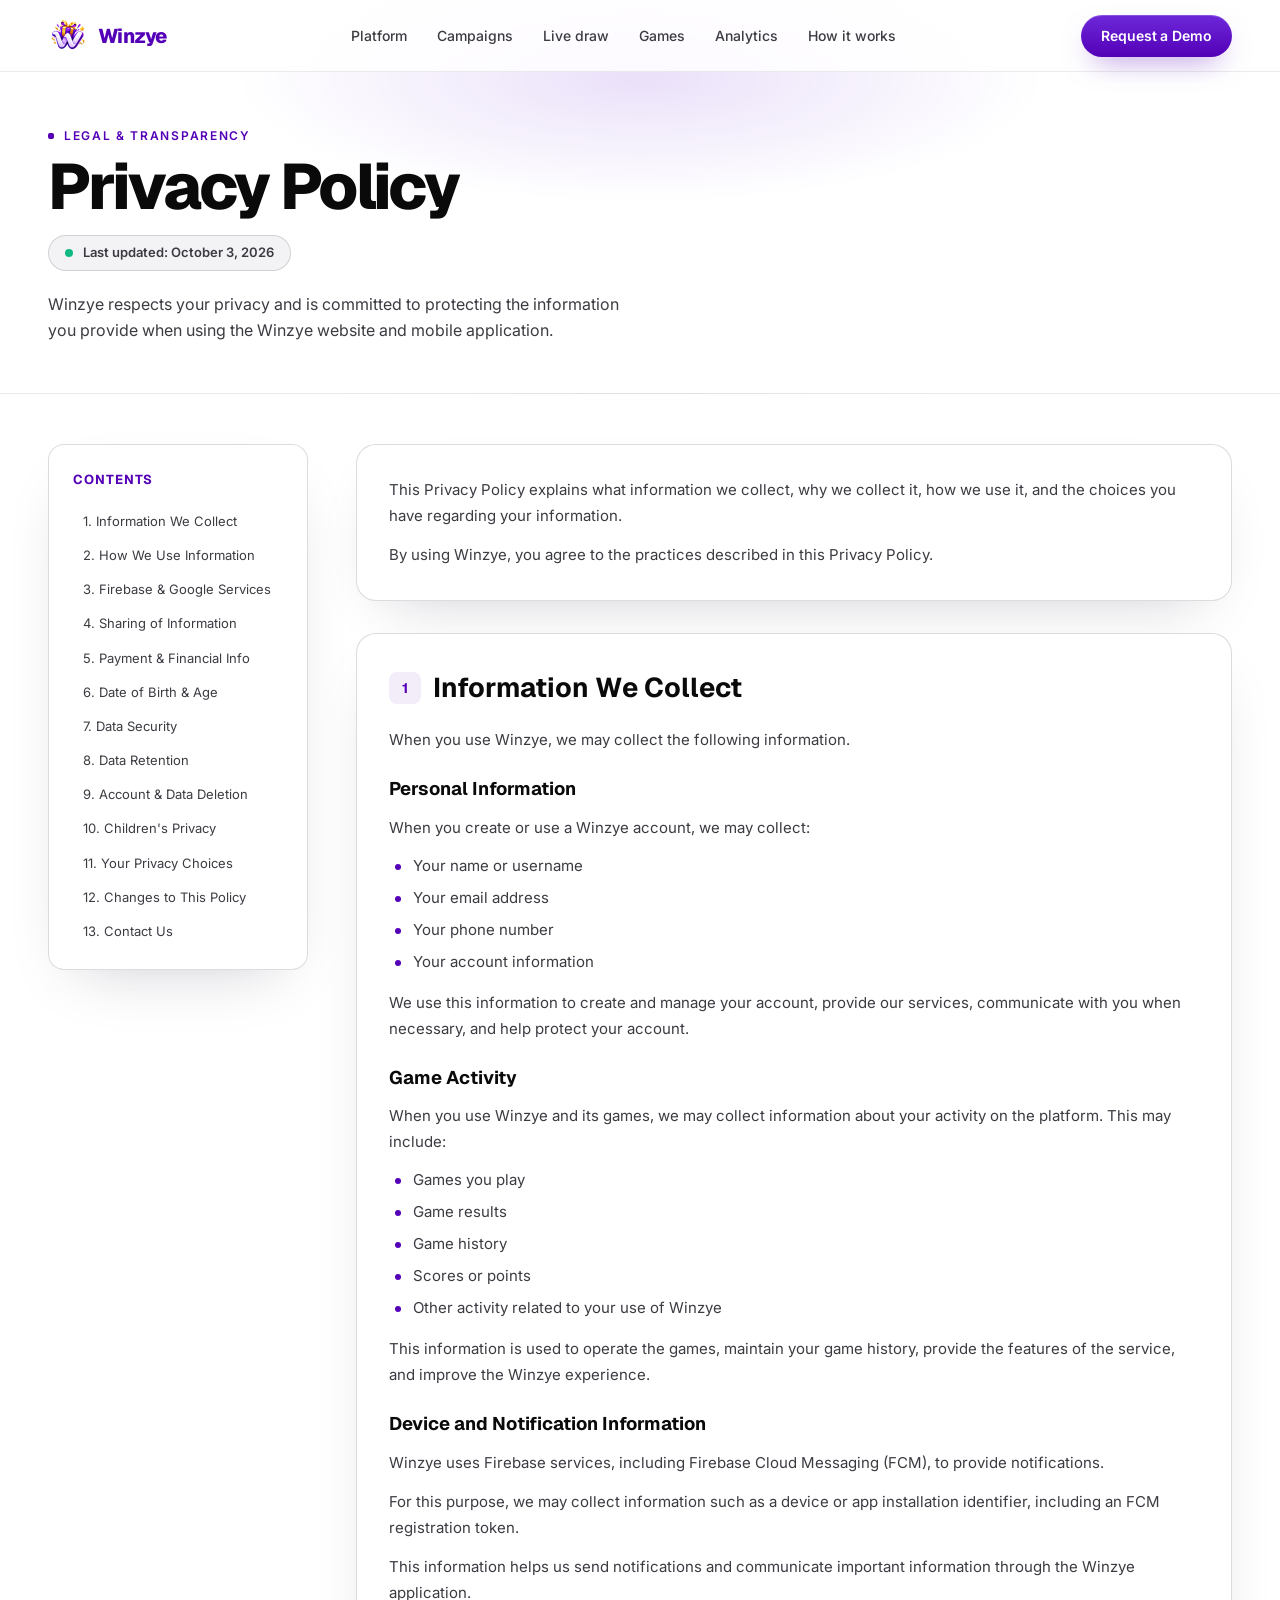
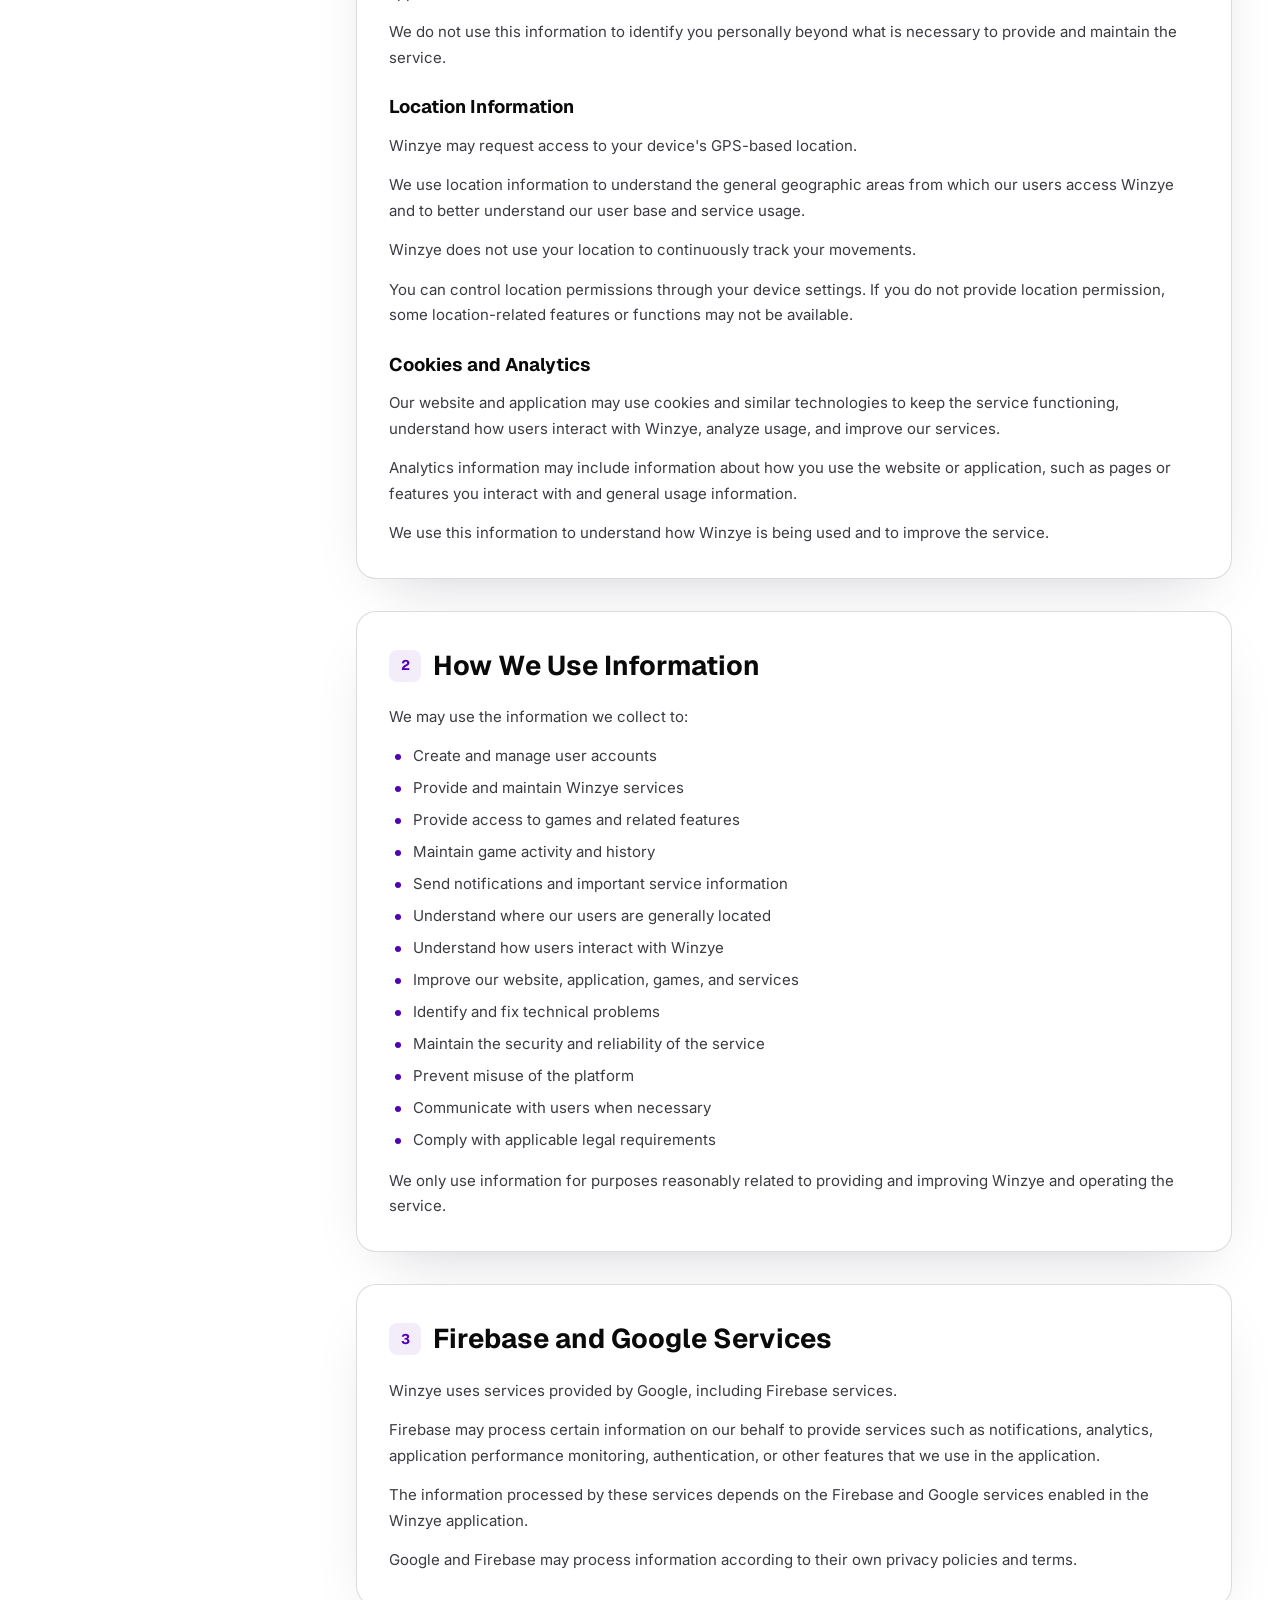
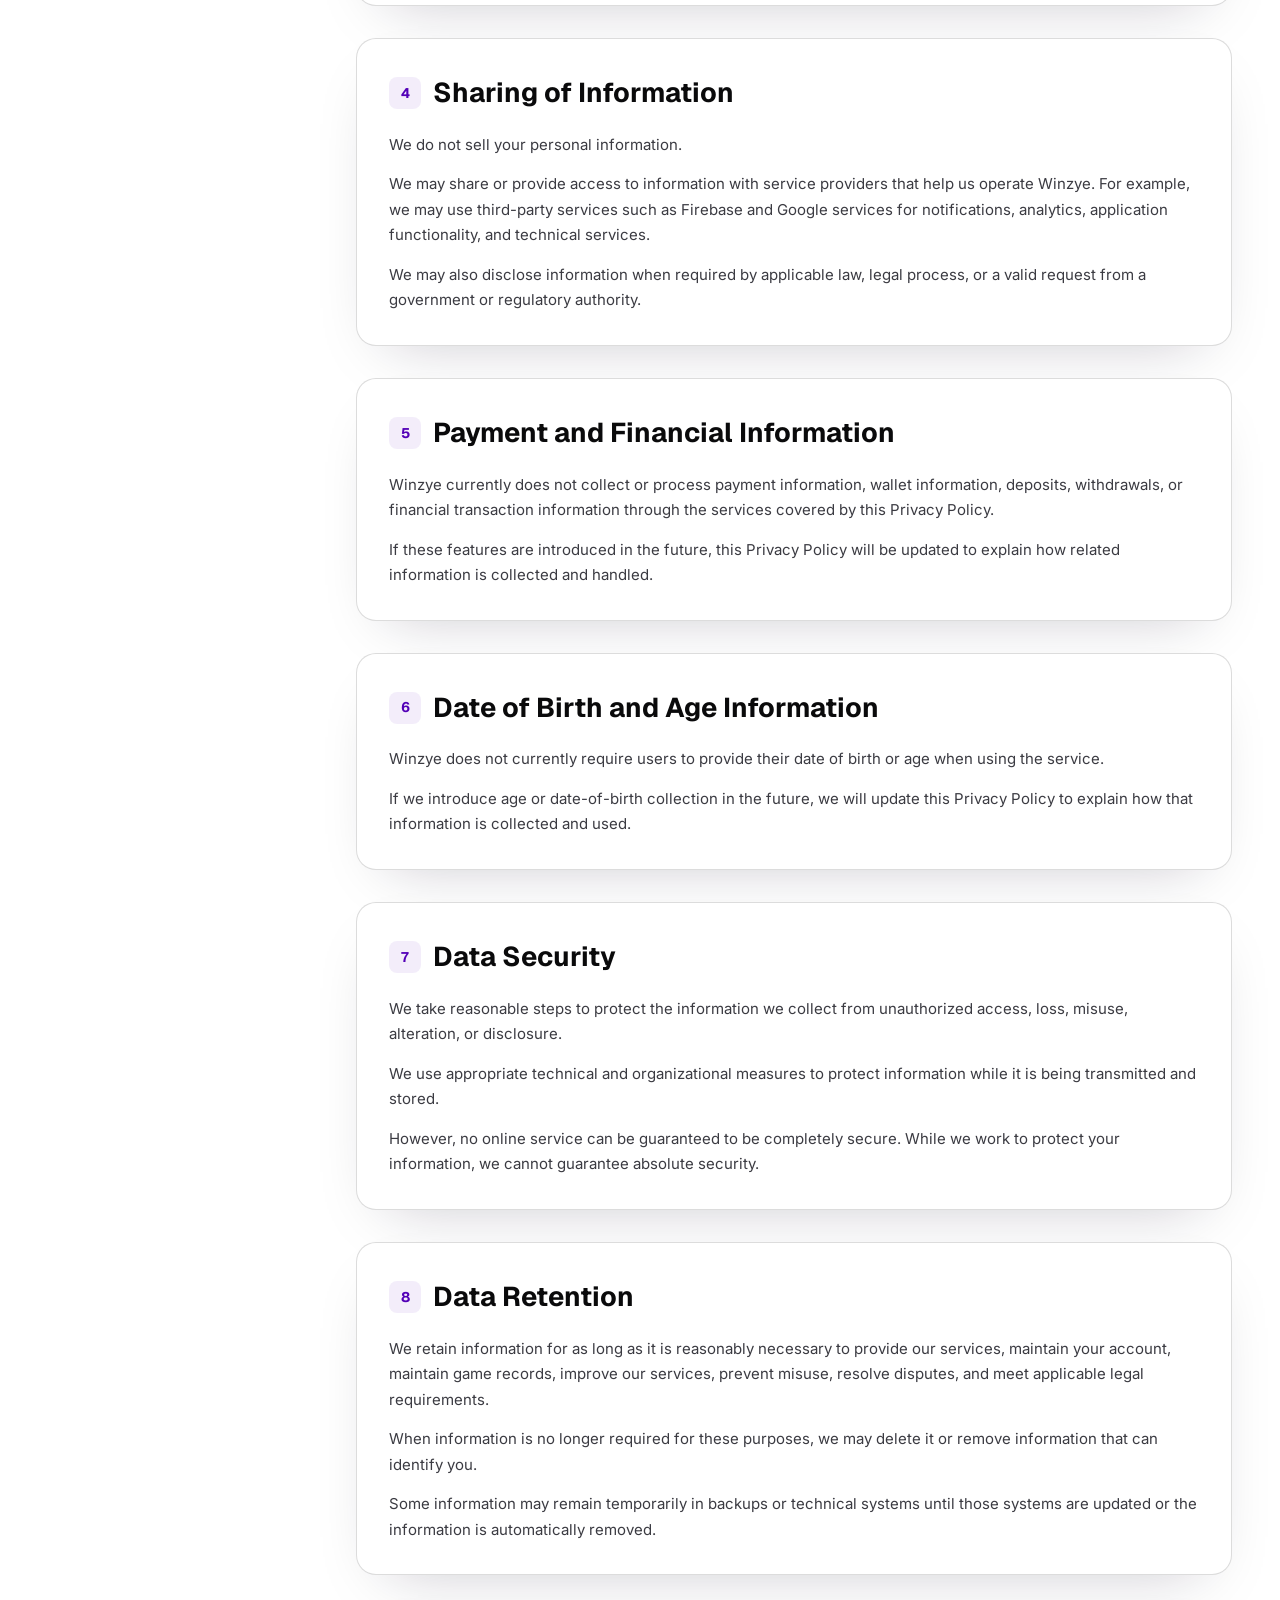
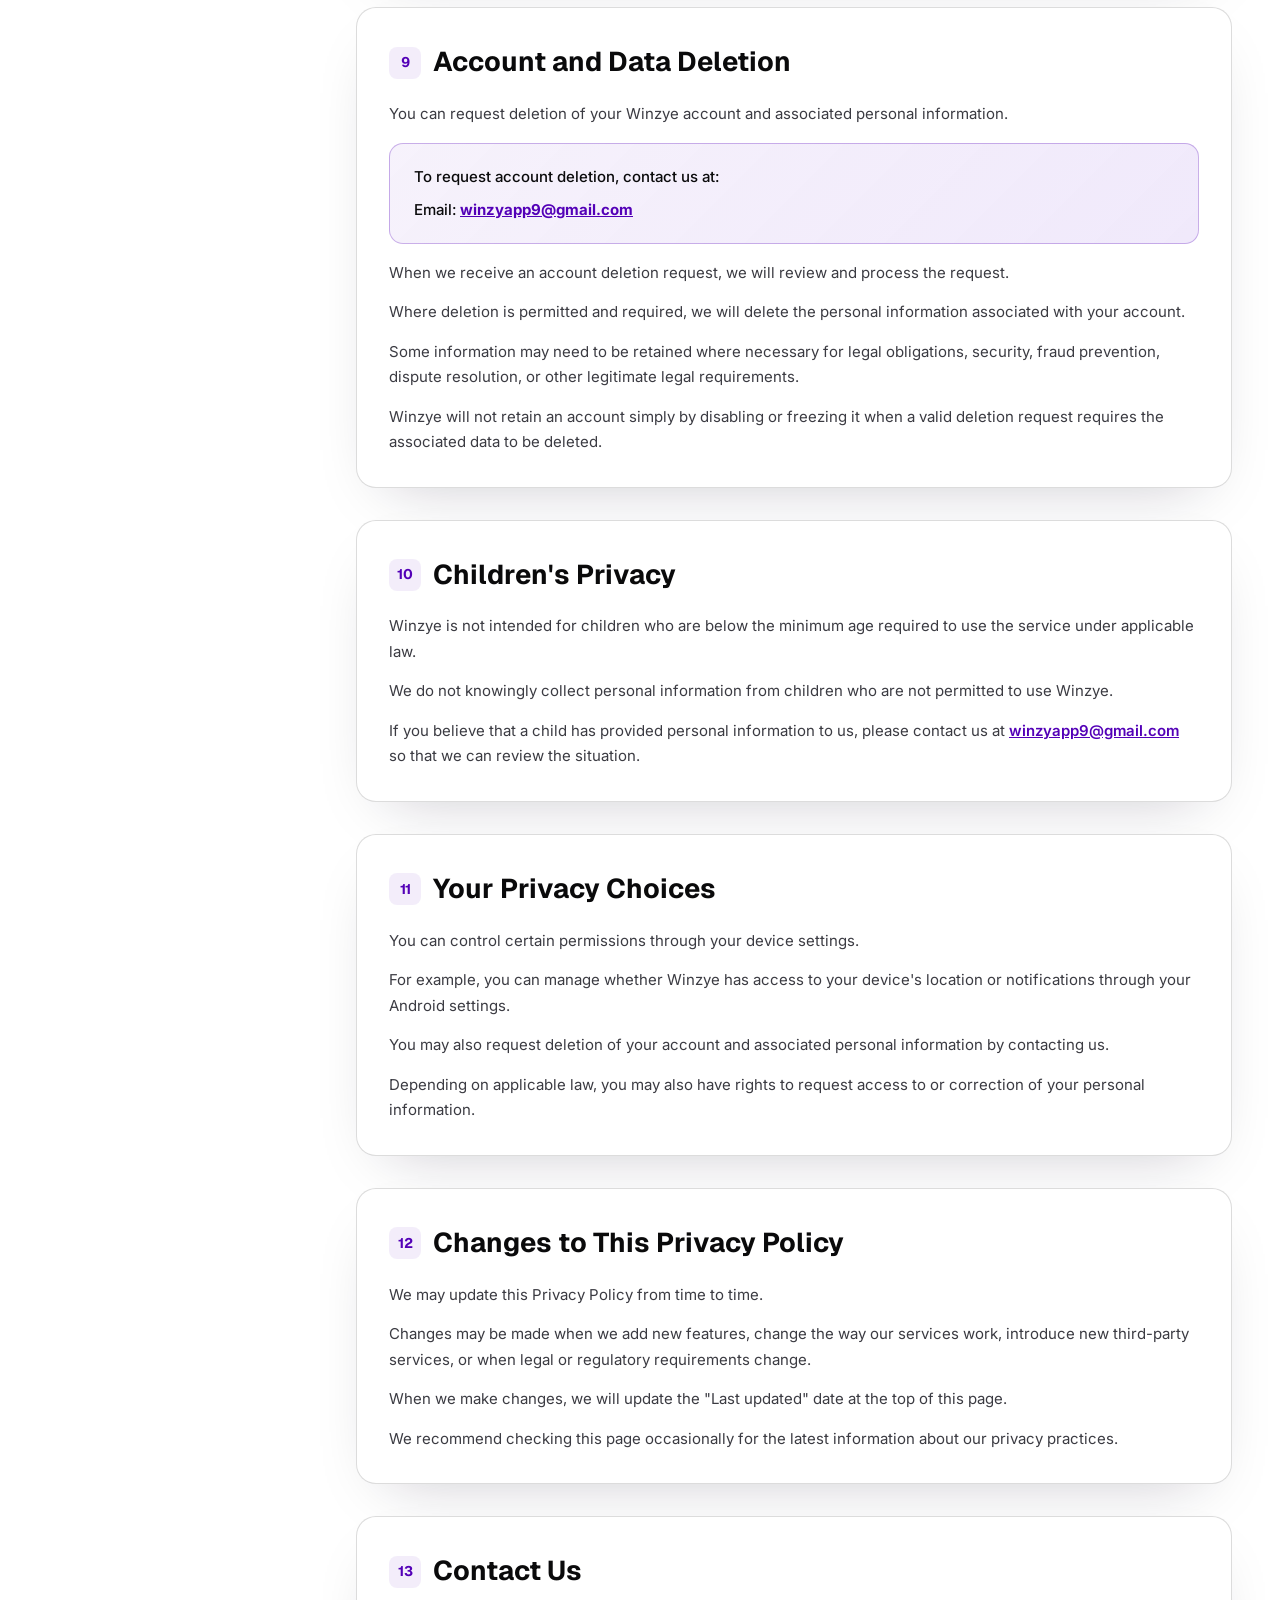
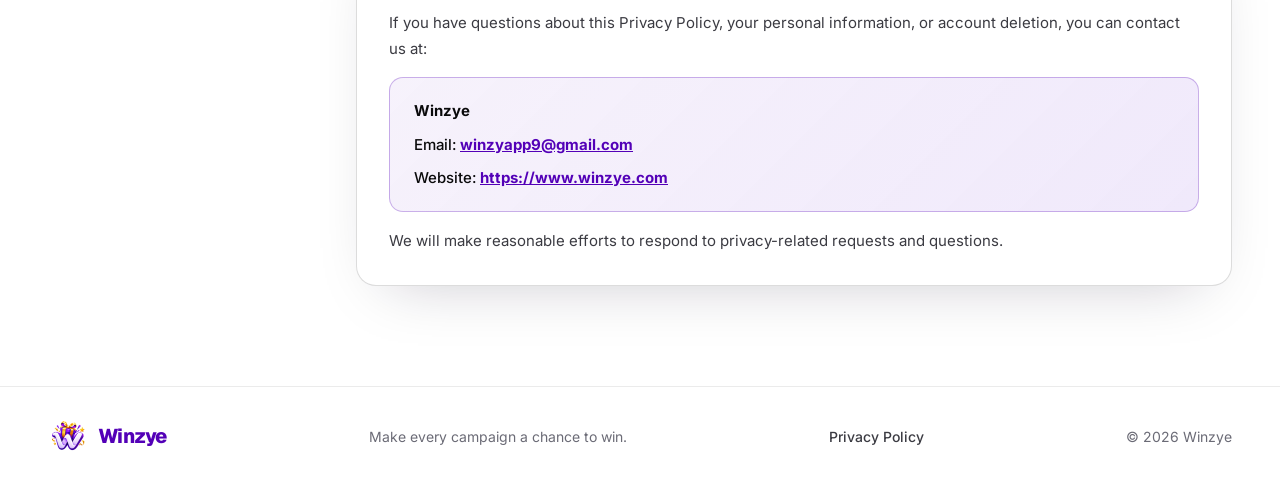
==== commit 44eb0cd8: "feat: update branding from Winzy to Winzye across multiple files" ====
--- a/privacy-policy/index.html
+++ b/privacy-policy/index.html
@@ -3,8 +3,8 @@
 <head>
 <meta charset="utf-8">
 <meta name="viewport" content="width=device-width, initial-scale=1, viewport-fit=cover">
-<title>Privacy Policy | Winzy</title>
-<meta name="description" content="Winzy Privacy Policy - Learn how we collect, use, and protect your information when using the Winzy website and mobile application.">
+<title>Privacy Policy | Winzye</title>
+<meta name="description" content="Winzye Privacy Policy - Learn how we collect, use, and protect your information when using the Winzye website and mobile application.">
 <meta name="theme-color" content="#ffffff">
 <link rel="preconnect" href="https://fonts.googleapis.com">
 <link rel="preconnect" href="https://fonts.gstatic.com" crossorigin>
@@ -17,7 +17,7 @@
 
 <!-- ============================ NAV ============================ -->
 <header class="nav solid" id="nav">
-  <a href="../" class="brand" aria-label="Winzy home"><img class="brand-logo" src="../assets/winzy-logo.png" alt="" width="40" height="35">Winzy</a>
+  <a href="../" class="brand" aria-label="Winzye home"><img class="brand-logo" src="../assets/winzy-logo.png" alt="" width="40" height="35">Winzye</a>
   <nav class="nav-links" aria-label="Primary">
     <a href="../#platform">Platform</a>
     <a href="../#campaigns">Campaigns</a>
@@ -42,7 +42,7 @@
       <span class="policy-meta-dot"></span>
       <span>Last updated: October 3, 2026</span>
     </div>
-    <p class="lede">Winzy respects your privacy and is committed to protecting the information you provide when using the Winzy website and mobile application.</p>
+    <p class="lede">Winzye respects your privacy and is committed to protecting the information you provide when using the Winzye website and mobile application.</p>
   </div>
 </section>
 
@@ -76,16 +76,16 @@
       <!-- Overview Card -->
       <article class="policy-card">
         <p>This Privacy Policy explains what information we collect, why we collect it, how we use it, and the choices you have regarding your information.</p>
-        <p>By using Winzy, you agree to the practices described in this Privacy Policy.</p>
+        <p>By using Winzye, you agree to the practices described in this Privacy Policy.</p>
       </article>
 
       <!-- Section 1 -->
       <article class="policy-card" id="section-1">
         <h2><span class="num-badge">1</span> Information We Collect</h2>
-        <p>When you use Winzy, we may collect the following information.</p>
+        <p>When you use Winzye, we may collect the following information.</p>
 
         <h3>Personal Information</h3>
-        <p>When you create or use a Winzy account, we may collect:</p>
+        <p>When you create or use a Winzye account, we may collect:</p>
         <ul>
           <li>Your name or username</li>
           <li>Your email address</li>
@@ -95,32 +95,32 @@
         <p>We use this information to create and manage your account, provide our services, communicate with you when necessary, and help protect your account.</p>
 
         <h3>Game Activity</h3>
-        <p>When you use Winzy and its games, we may collect information about your activity on the platform. This may include:</p>
+        <p>When you use Winzye and its games, we may collect information about your activity on the platform. This may include:</p>
         <ul>
           <li>Games you play</li>
           <li>Game results</li>
           <li>Game history</li>
           <li>Scores or points</li>
-          <li>Other activity related to your use of Winzy</li>
+          <li>Other activity related to your use of Winzye</li>
         </ul>
-        <p>This information is used to operate the games, maintain your game history, provide the features of the service, and improve the Winzy experience.</p>
+        <p>This information is used to operate the games, maintain your game history, provide the features of the service, and improve the Winzye experience.</p>
 
         <h3>Device and Notification Information</h3>
-        <p>Winzy uses Firebase services, including Firebase Cloud Messaging (FCM), to provide notifications.</p>
+        <p>Winzye uses Firebase services, including Firebase Cloud Messaging (FCM), to provide notifications.</p>
         <p>For this purpose, we may collect information such as a device or app installation identifier, including an FCM registration token.</p>
-        <p>This information helps us send notifications and communicate important information through the Winzy application.</p>
+        <p>This information helps us send notifications and communicate important information through the Winzye application.</p>
         <p>We do not use this information to identify you personally beyond what is necessary to provide and maintain the service.</p>
 
         <h3>Location Information</h3>
-        <p>Winzy may request access to your device's GPS-based location.</p>
-        <p>We use location information to understand the general geographic areas from which our users access Winzy and to better understand our user base and service usage.</p>
-        <p>Winzy does not use your location to continuously track your movements.</p>
+        <p>Winzye may request access to your device's GPS-based location.</p>
+        <p>We use location information to understand the general geographic areas from which our users access Winzye and to better understand our user base and service usage.</p>
+        <p>Winzye does not use your location to continuously track your movements.</p>
         <p>You can control location permissions through your device settings. If you do not provide location permission, some location-related features or functions may not be available.</p>
 
         <h3>Cookies and Analytics</h3>
-        <p>Our website and application may use cookies and similar technologies to keep the service functioning, understand how users interact with Winzy, analyze usage, and improve our services.</p>
+        <p>Our website and application may use cookies and similar technologies to keep the service functioning, understand how users interact with Winzye, analyze usage, and improve our services.</p>
         <p>Analytics information may include information about how you use the website or application, such as pages or features you interact with and general usage information.</p>
-        <p>We use this information to understand how Winzy is being used and to improve the service.</p>
+        <p>We use this information to understand how Winzye is being used and to improve the service.</p>
       </article>
 
       <!-- Section 2 -->
@@ -129,12 +129,12 @@
         <p>We may use the information we collect to:</p>
         <ul>
           <li>Create and manage user accounts</li>
-          <li>Provide and maintain Winzy services</li>
+          <li>Provide and maintain Winzye services</li>
           <li>Provide access to games and related features</li>
           <li>Maintain game activity and history</li>
           <li>Send notifications and important service information</li>
           <li>Understand where our users are generally located</li>
-          <li>Understand how users interact with Winzy</li>
+          <li>Understand how users interact with Winzye</li>
           <li>Improve our website, application, games, and services</li>
           <li>Identify and fix technical problems</li>
           <li>Maintain the security and reliability of the service</li>
@@ -142,15 +142,15 @@
           <li>Communicate with users when necessary</li>
           <li>Comply with applicable legal requirements</li>
         </ul>
-        <p>We only use information for purposes reasonably related to providing and improving Winzy and operating the service.</p>
+        <p>We only use information for purposes reasonably related to providing and improving Winzye and operating the service.</p>
       </article>
 
       <!-- Section 3 -->
       <article class="policy-card" id="section-3">
         <h2><span class="num-badge">3</span> Firebase and Google Services</h2>
-        <p>Winzy uses services provided by Google, including Firebase services.</p>
+        <p>Winzye uses services provided by Google, including Firebase services.</p>
         <p>Firebase may process certain information on our behalf to provide services such as notifications, analytics, application performance monitoring, authentication, or other features that we use in the application.</p>
-        <p>The information processed by these services depends on the Firebase and Google services enabled in the Winzy application.</p>
+        <p>The information processed by these services depends on the Firebase and Google services enabled in the Winzye application.</p>
         <p>Google and Firebase may process information according to their own privacy policies and terms.</p>
       </article>
 
@@ -158,21 +158,21 @@
       <article class="policy-card" id="section-4">
         <h2><span class="num-badge">4</span> Sharing of Information</h2>
         <p>We do not sell your personal information.</p>
-        <p>We may share or provide access to information with service providers that help us operate Winzy. For example, we may use third-party services such as Firebase and Google services for notifications, analytics, application functionality, and technical services.</p>
+        <p>We may share or provide access to information with service providers that help us operate Winzye. For example, we may use third-party services such as Firebase and Google services for notifications, analytics, application functionality, and technical services.</p>
         <p>We may also disclose information when required by applicable law, legal process, or a valid request from a government or regulatory authority.</p>
       </article>
 
       <!-- Section 5 -->
       <article class="policy-card" id="section-5">
         <h2><span class="num-badge">5</span> Payment and Financial Information</h2>
-        <p>Winzy currently does not collect or process payment information, wallet information, deposits, withdrawals, or financial transaction information through the services covered by this Privacy Policy.</p>
+        <p>Winzye currently does not collect or process payment information, wallet information, deposits, withdrawals, or financial transaction information through the services covered by this Privacy Policy.</p>
         <p>If these features are introduced in the future, this Privacy Policy will be updated to explain how related information is collected and handled.</p>
       </article>
 
       <!-- Section 6 -->
       <article class="policy-card" id="section-6">
         <h2><span class="num-badge">6</span> Date of Birth and Age Information</h2>
-        <p>Winzy does not currently require users to provide their date of birth or age when using the service.</p>
+        <p>Winzye does not currently require users to provide their date of birth or age when using the service.</p>
         <p>If we introduce age or date-of-birth collection in the future, we will update this Privacy Policy to explain how that information is collected and used.</p>
       </article>
 
@@ -195,7 +195,7 @@
       <!-- Section 9 -->
       <article class="policy-card" id="section-9">
         <h2><span class="num-badge">9</span> Account and Data Deletion</h2>
-        <p>You can request deletion of your Winzy account and associated personal information.</p>
+        <p>You can request deletion of your Winzye account and associated personal information.</p>
         
         <div class="policy-callout">
           <p>To request account deletion, contact us at:</p>
@@ -205,14 +205,14 @@
         <p style="margin-top:16px;">When we receive an account deletion request, we will review and process the request.</p>
         <p>Where deletion is permitted and required, we will delete the personal information associated with your account.</p>
         <p>Some information may need to be retained where necessary for legal obligations, security, fraud prevention, dispute resolution, or other legitimate legal requirements.</p>
-        <p>Winzy will not retain an account simply by disabling or freezing it when a valid deletion request requires the associated data to be deleted.</p>
+        <p>Winzye will not retain an account simply by disabling or freezing it when a valid deletion request requires the associated data to be deleted.</p>
       </article>
 
       <!-- Section 10 -->
       <article class="policy-card" id="section-10">
         <h2><span class="num-badge">10</span> Children's Privacy</h2>
-        <p>Winzy is not intended for children who are below the minimum age required to use the service under applicable law.</p>
-        <p>We do not knowingly collect personal information from children who are not permitted to use Winzy.</p>
+        <p>Winzye is not intended for children who are below the minimum age required to use the service under applicable law.</p>
+        <p>We do not knowingly collect personal information from children who are not permitted to use Winzye.</p>
         <p>If you believe that a child has provided personal information to us, please contact us at <a href="mailto:winzyapp9@gmail.com" style="color:var(--primary); font-weight:600; text-decoration:underline;">winzyapp9@gmail.com</a> so that we can review the situation.</p>
       </article>
 
@@ -220,7 +220,7 @@
       <article class="policy-card" id="section-11">
         <h2><span class="num-badge">11</span> Your Privacy Choices</h2>
         <p>You can control certain permissions through your device settings.</p>
-        <p>For example, you can manage whether Winzy has access to your device's location or notifications through your Android settings.</p>
+        <p>For example, you can manage whether Winzye has access to your device's location or notifications through your Android settings.</p>
         <p>You may also request deletion of your account and associated personal information by contacting us.</p>
         <p>Depending on applicable law, you may also have rights to request access to or correction of your personal information.</p>
       </article>
@@ -240,7 +240,7 @@
         <p>If you have questions about this Privacy Policy, your personal information, or account deletion, you can contact us at:</p>
         
         <div class="policy-callout">
-          <p><strong>Winzy</strong></p>
+          <p><strong>Winzye</strong></p>
           <p>Email: <a href="mailto:winzyapp9@gmail.com">winzyapp9@gmail.com</a></p>
           <p>Website: <a href="https://www.winzye.com" target="_blank" rel="noopener noreferrer">https://www.winzye.com</a></p>
         </div>
@@ -256,12 +256,12 @@
 
 <footer class="foot">
   <div class="wrap foot-in">
-    <a href="../" class="brand"><img class="brand-logo" src="../assets/winzy-logo.png" alt="" width="40" height="35">Winzy</a>
+    <a href="../" class="brand"><img class="brand-logo" src="../assets/winzy-logo.png" alt="" width="40" height="35">Winzye</a>
     <span>Make every campaign a chance to win.</span>
     <nav class="foot-links">
       <a href="./">Privacy Policy</a>
     </nav>
-    <span>© 2026 Winzy</span>
+    <span>© 2026 Winzye</span>
   </div>
 </footer>
 
--- a/styles.css
+++ b/styles.css
@@ -1,5 +1,5 @@
 /* =========================================================
-   WINZY landing
+   WINZYE landing
    White with the app's purple. Light theme only.
    Type matches the app: Geist for headings, Inter for text.
    Game art (wheels, dice, slot, phone previews) stays dark and
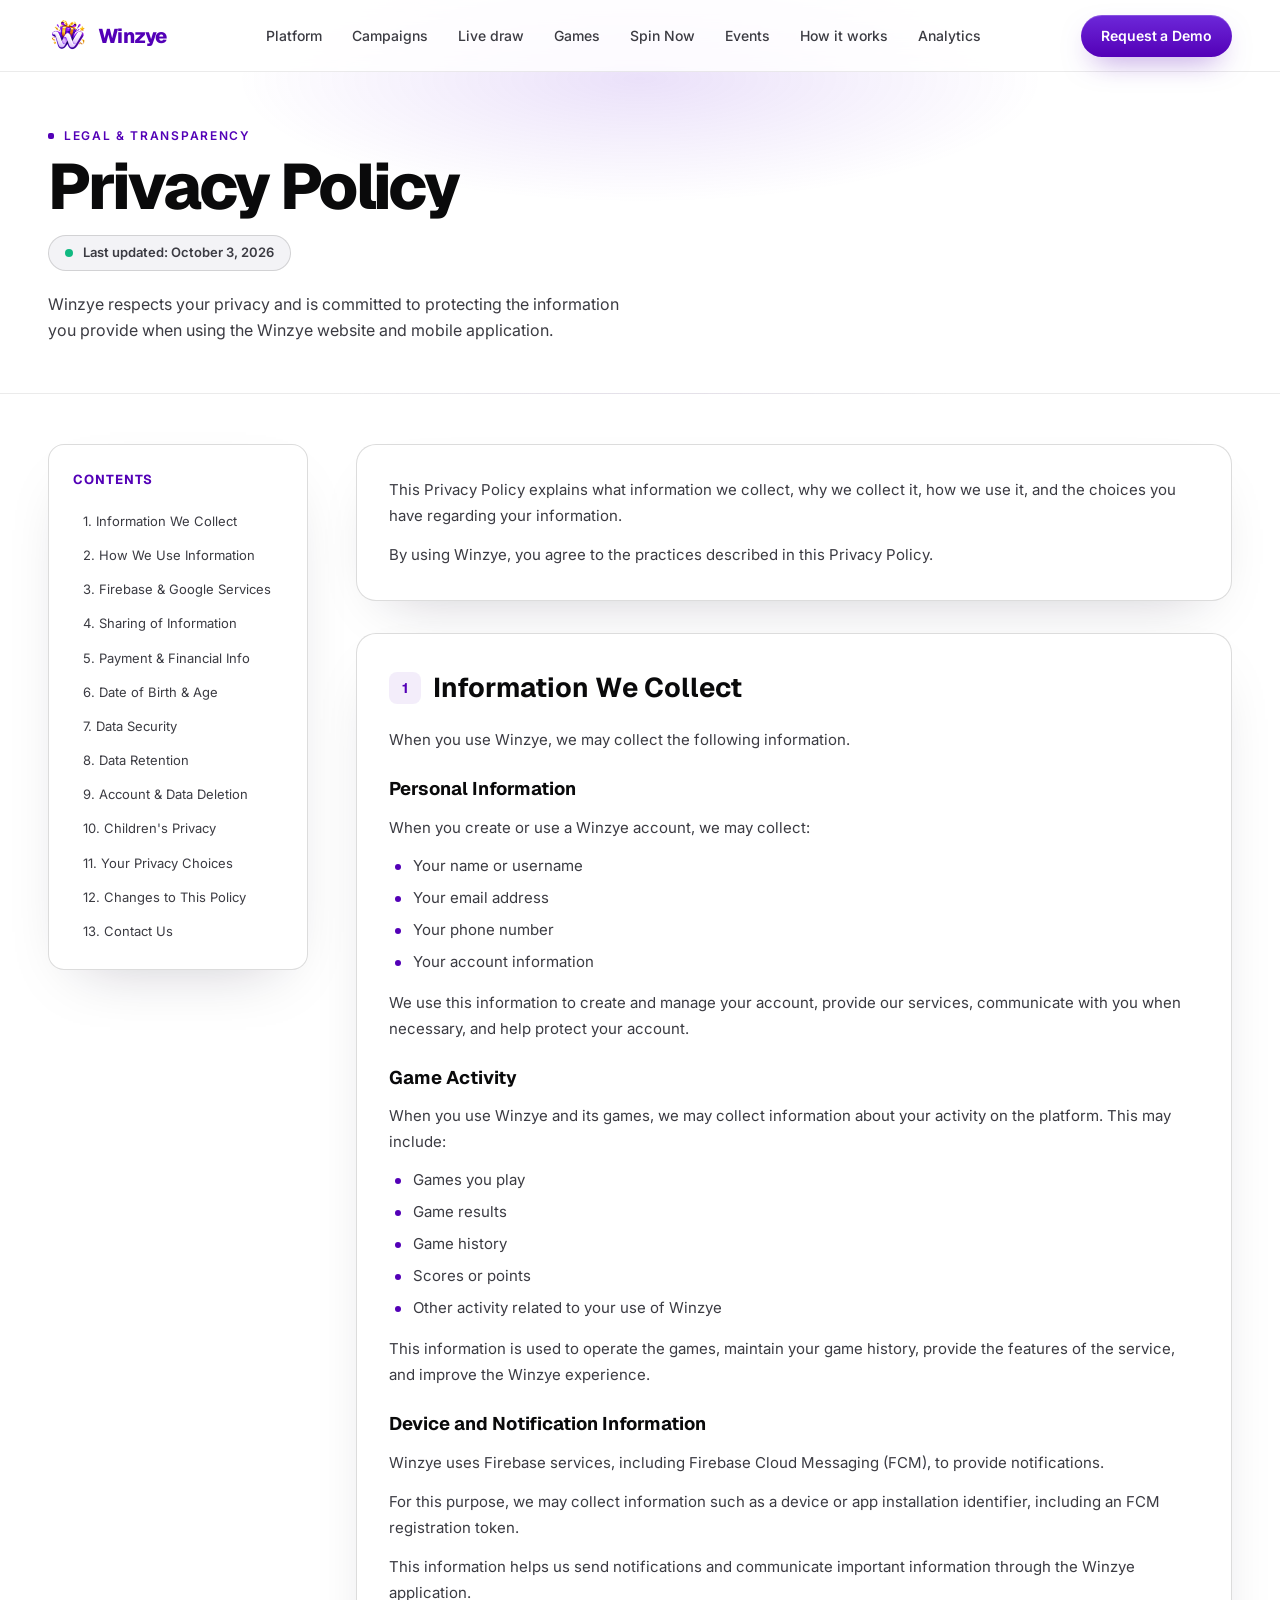
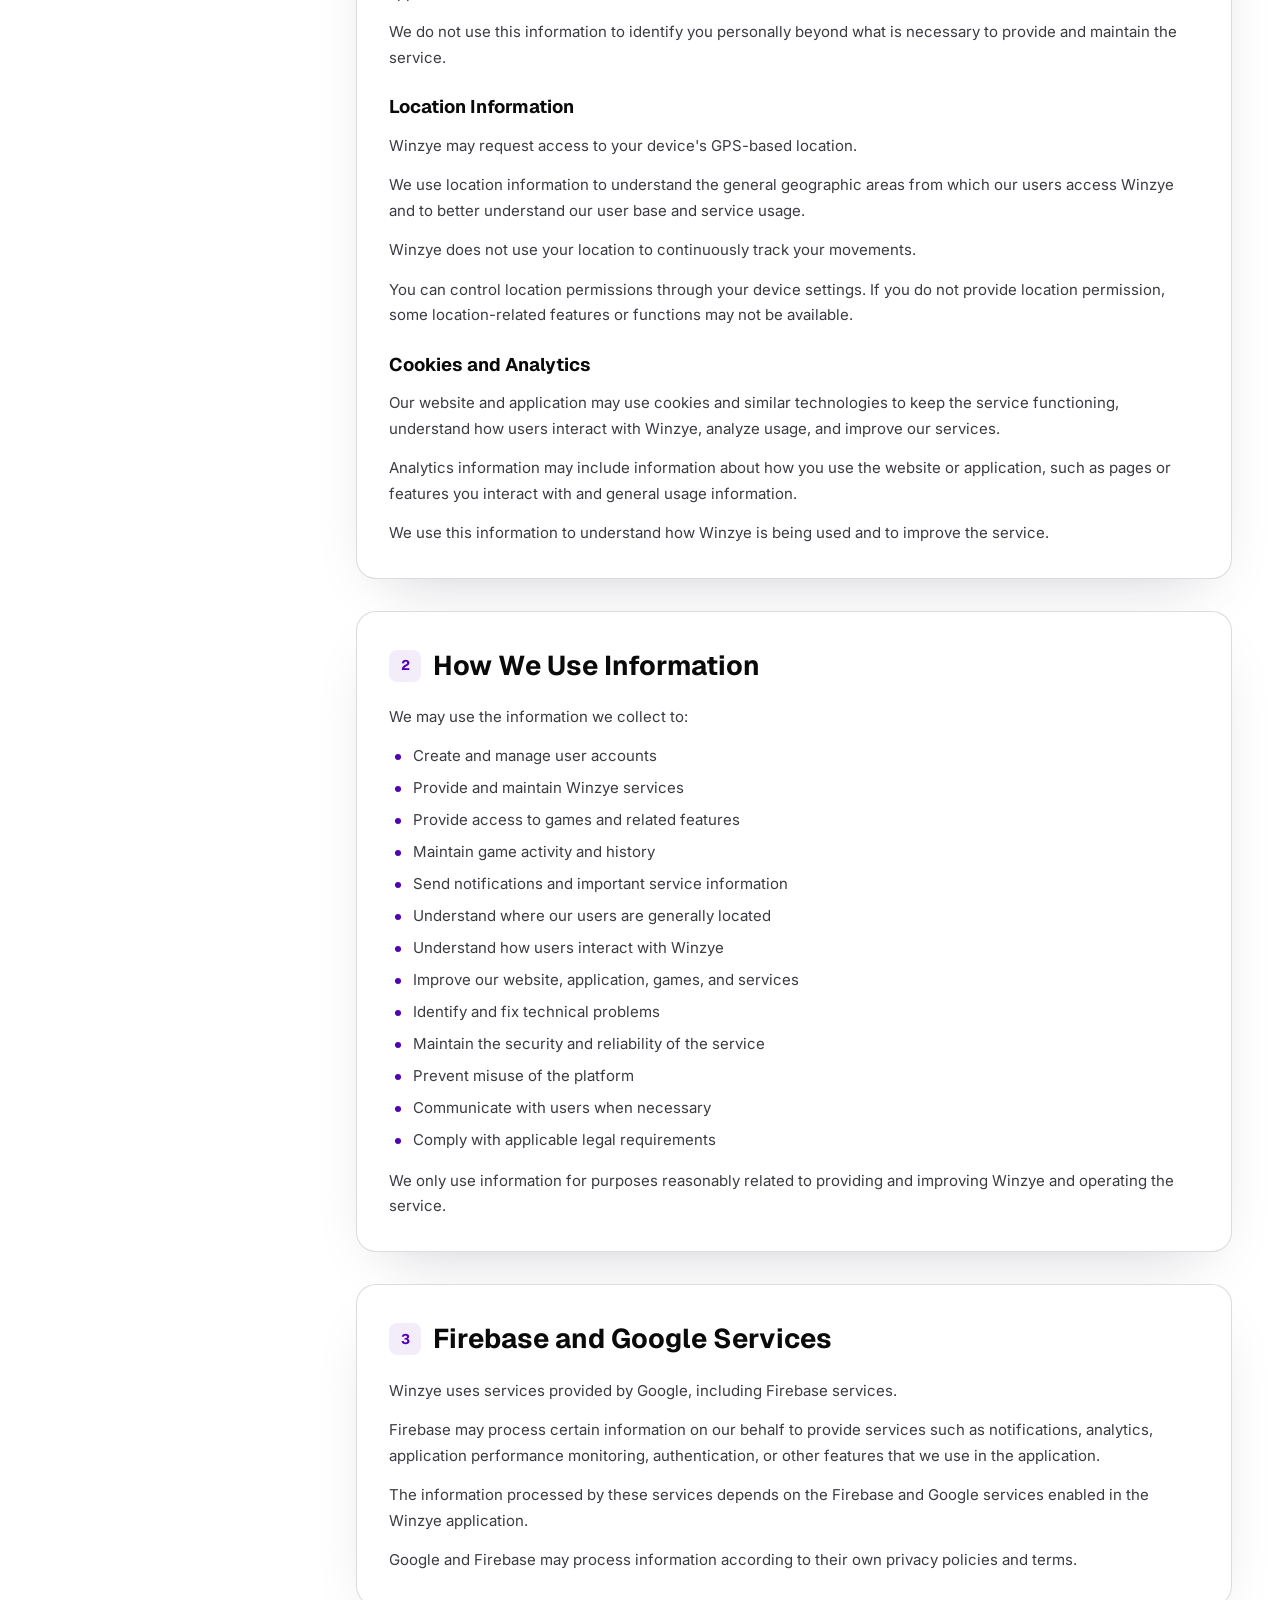
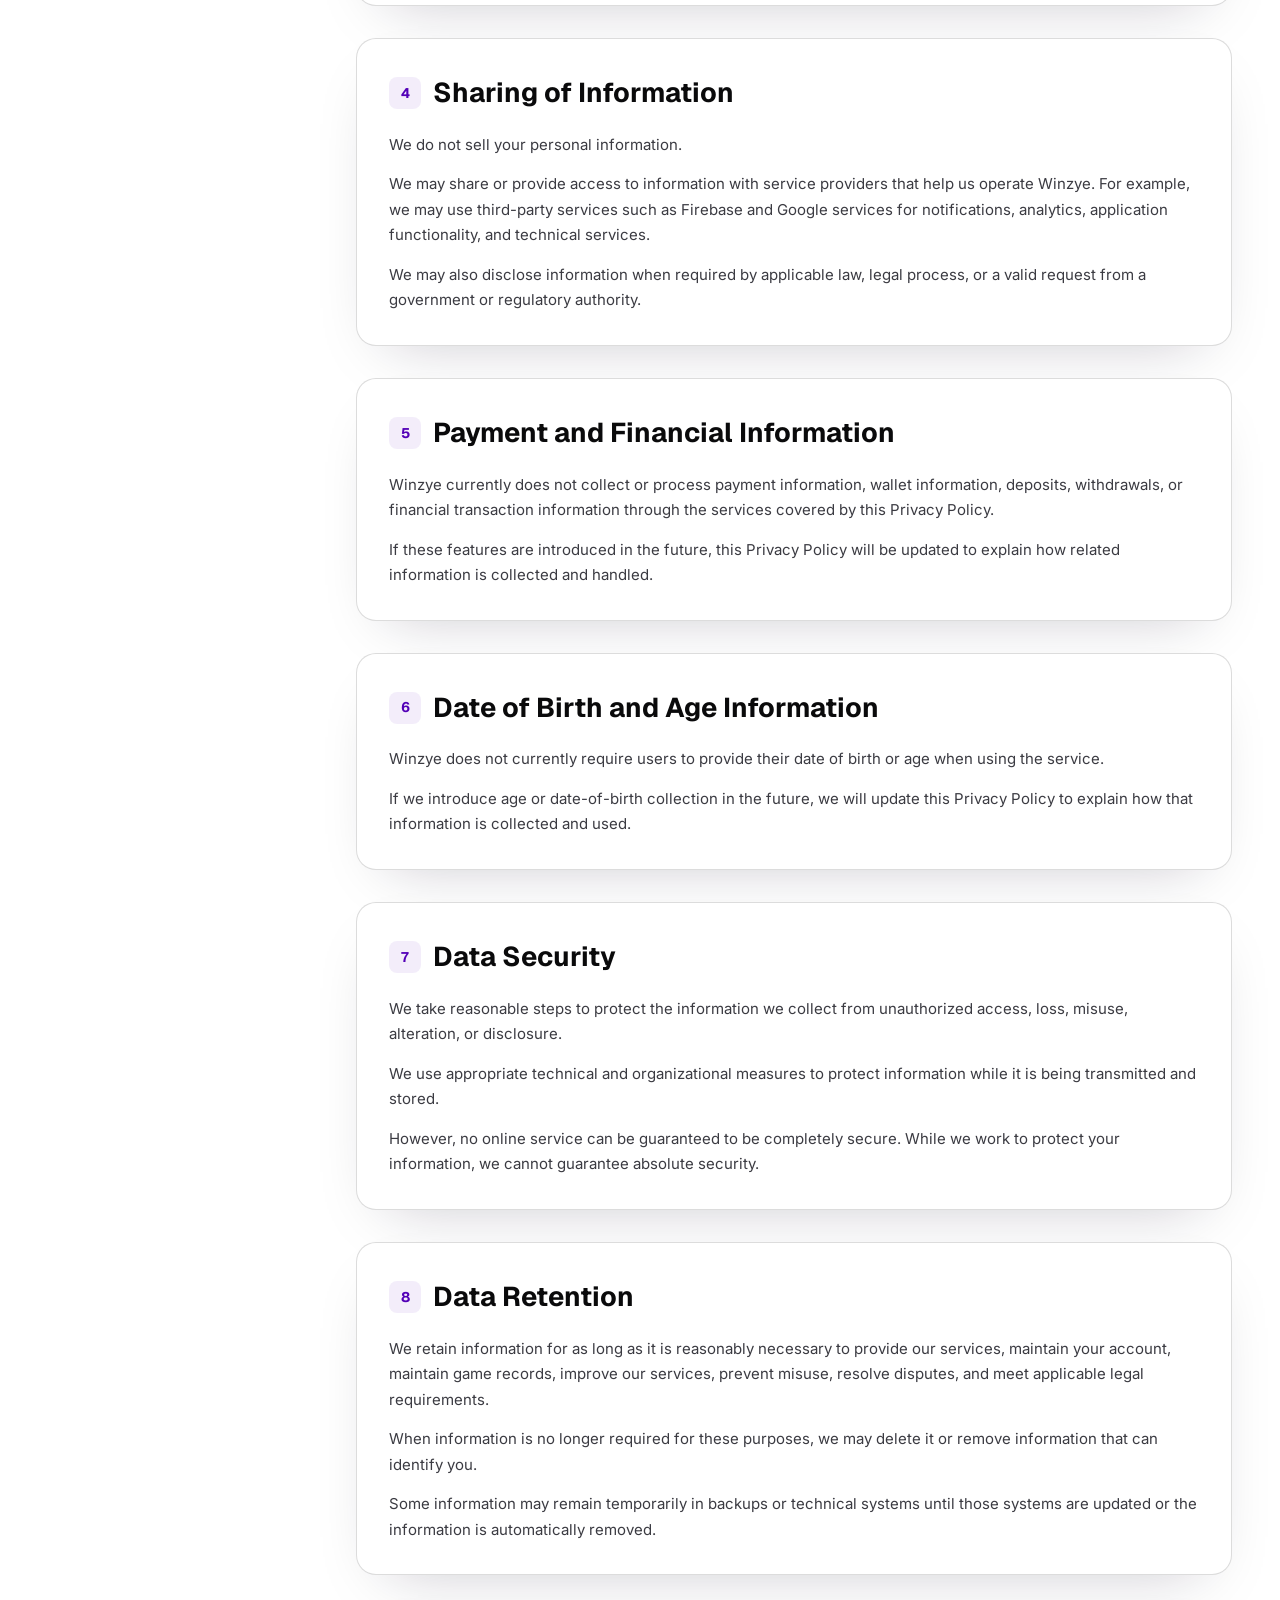
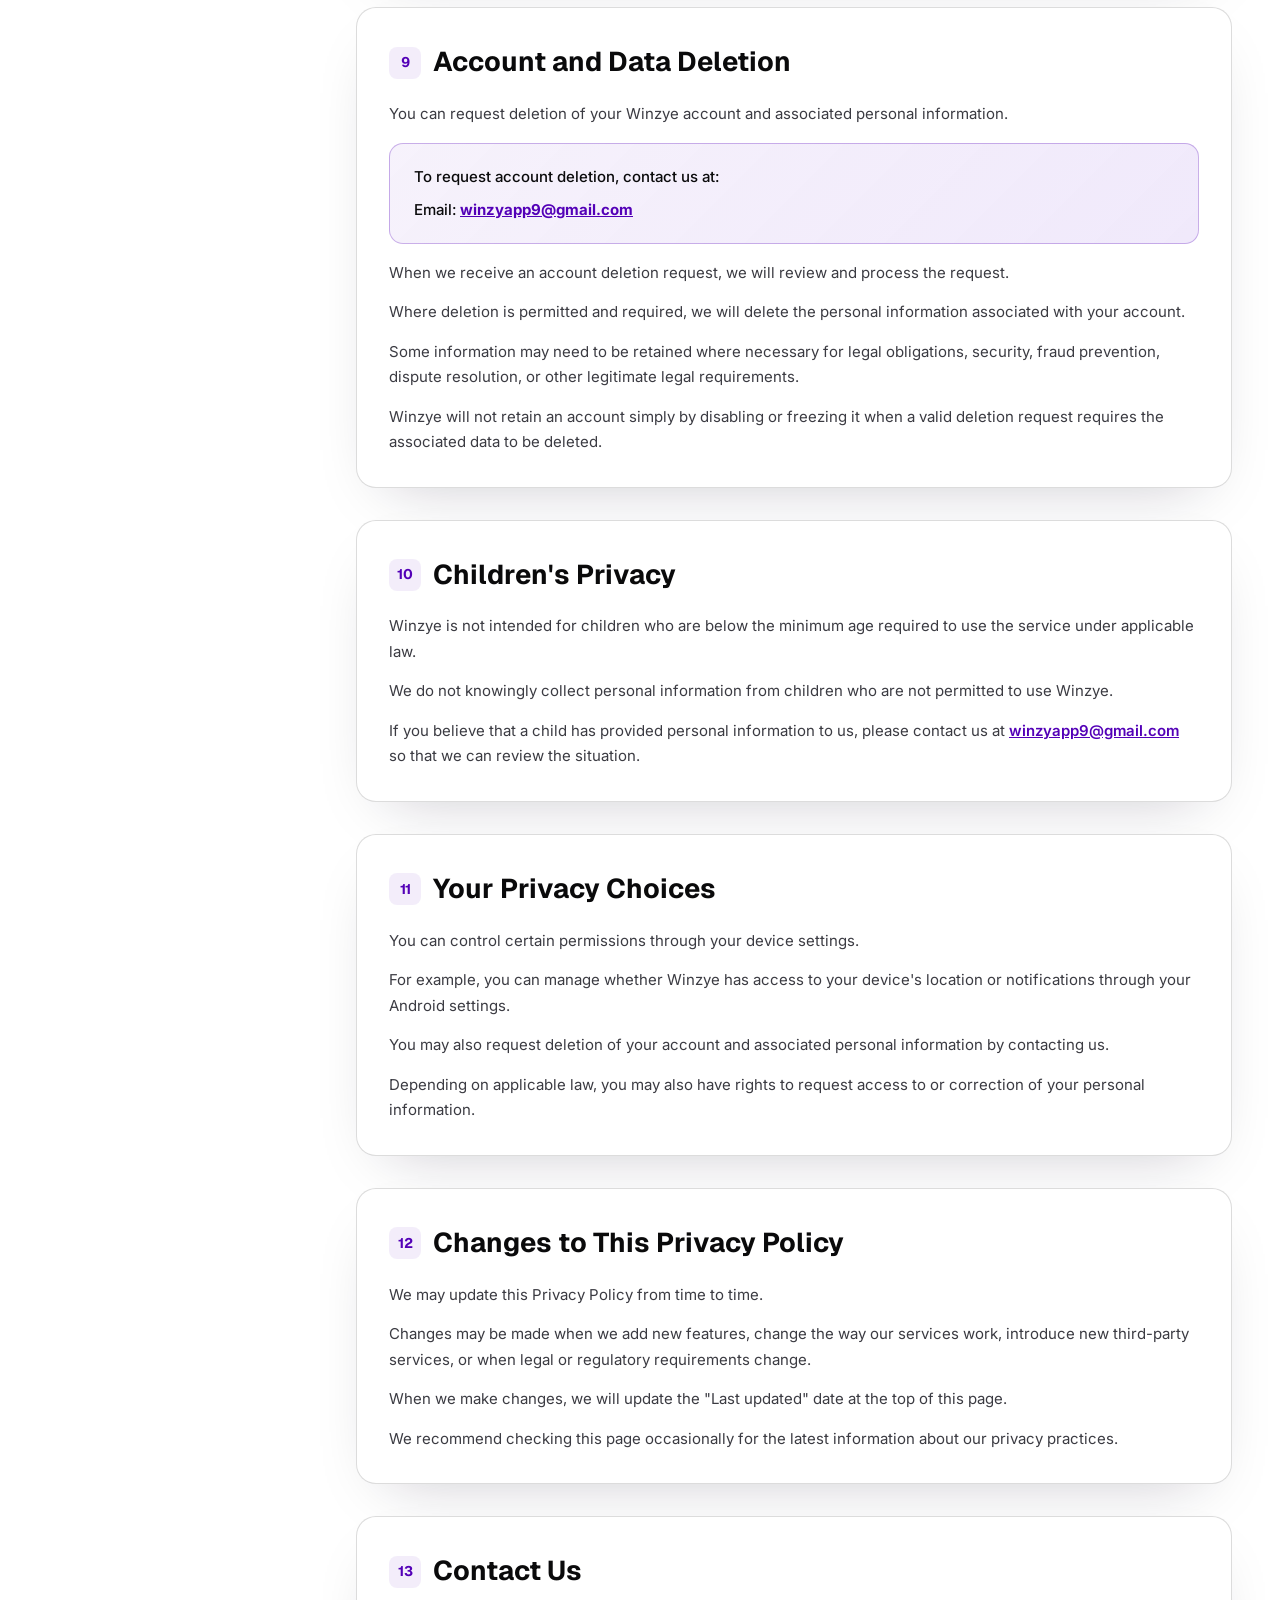
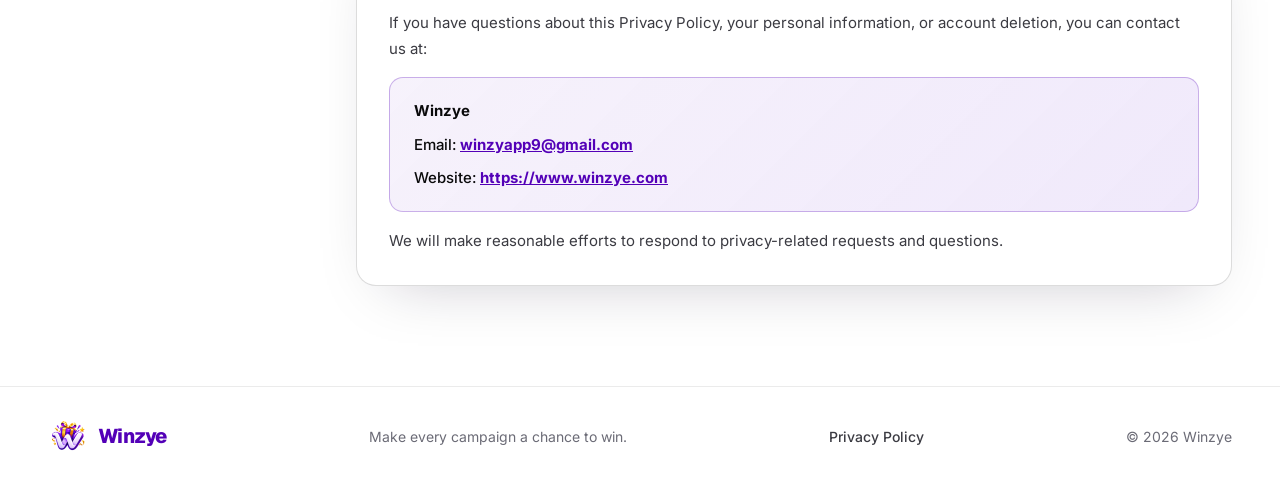
==== commit a49817d8: "feat: enhance navigation with scroll spy and update game box styles" ====
--- a/privacy-policy/index.html
+++ b/privacy-policy/index.html
@@ -23,8 +23,10 @@
     <a href="../#campaigns">Campaigns</a>
     <a href="../#live">Live draw</a>
     <a href="../#games">Games</a>
+    <a href="../#play">Spin Now</a>
+    <a href="../#events">Events</a>
+    <a href="../#how">How it works</a>
     <a href="../#analytics">Analytics</a>
-    <a href="../#how">How it works</a>
   </nav>
   <div class="nav-end">
     <a href="../#demo" class="btn btn-primary btn-sm">Request a Demo</a>
--- a/styles.css
+++ b/styles.css
@@ -134,8 +134,11 @@
 .brand-logo{ width:40px; height:auto; }
 .nav-links{ display:flex; gap:30px; font:500 14px/1 var(--sans); color:var(--ink-2); }
 .nav-links a{ padding:6px 0; transition:color .25s; }
-.nav-links a:hover{ color:var(--accent); }
+.nav-links a:hover, .nav-links a[aria-current]{ color:var(--accent); }
+.nav-links a[aria-current]{ box-shadow:inset 0 -2px 0 var(--accent); }
 .nav-end{ display:flex; align-items:center; gap:10px; }
+@media (max-width:1240px){ .nav-links{ gap:20px; } }
+@media (max-width:1024px){ .nav-links{ display:none; } }
 
 /* =========================================================
    HERO
@@ -889,20 +892,31 @@
 /* ---------- Game 05 · Gift Box ---------- */
 .gb-grid{ position:relative; z-index:1; display:grid; grid-template-columns:repeat(3, minmax(0, 1fr)); gap:30px 18px; width:min(100%, 380px); margin:auto; padding-top:26px; }
 .gb-box{ position:relative; aspect-ratio:1; border:0; padding:0; background:none; cursor:pointer; transition:opacity .3s var(--ease), transform .2s var(--ease); }
+/* Each box's paper and ribbon (set per box), shaded the way the app shades them. */
+.gb-box{
+  --light:color-mix(in srgb, var(--paper), #fff 28%); --dark:color-mix(in srgb, var(--paper), #000 22%);
+  --rb-light:color-mix(in srgb, var(--ribbon), #fff 45%); --rb-dark:color-mix(in srgb, var(--ribbon), #000 25%);
+  --rb-band:linear-gradient(90deg, var(--rb-dark), var(--ribbon) 30%, var(--rb-light) 55%, var(--ribbon));
+}
 .gb-box:hover:not(:disabled){ transform:translateY(-3px); }
 .gb-box:disabled{ cursor:default; }
 .gb-box.dim{ opacity:.4; }
-.gb-body{ position:absolute; left:7%; right:7%; bottom:0; height:62%; border-radius:0 0 8px 8px; background:linear-gradient(135deg, #2f8fe8, #1c63b8); }
-.gb-body::before{ content:""; position:absolute; left:40%; width:20%; top:0; bottom:0; background:#ffa726; }
+.gb-body{ position:absolute; left:7%; right:7%; bottom:0; height:62%; border-radius:0 0 8px 8px; background:linear-gradient(135deg, var(--light), var(--paper), var(--dark)); }
+.gb-body::before{ content:""; position:absolute; left:41%; width:18%; top:0; bottom:0; background:var(--rb-band); }
 .gb-num{ position:absolute; left:6px; bottom:4px; font:900 15px/1 var(--display); color:#fff; text-shadow:0 1px 3px rgba(0,0,0,.4); }
-.gb-lid{ position:absolute; left:0; right:0; bottom:60%; height:26%; border-radius:6px; background:linear-gradient(180deg, #45a3f5, #2f8fe8); box-shadow:0 2px 4px rgba(0,0,0,.25); z-index:3; transition:transform .5s cubic-bezier(.2,1.5,.4,1); }
-.gb-lid::before{ content:""; position:absolute; left:41%; width:18%; top:0; bottom:0; background:#ffa726; }
-.gb-lid::after{ content:"🎀"; position:absolute; left:50%; bottom:62%; transform:translateX(-50%); font-size:clamp(22px, 5vw, 34px); line-height:1; }
+.gb-lid{ position:absolute; left:0; right:0; bottom:60%; height:26%; border-radius:6px; background:linear-gradient(180deg, var(--paper), var(--dark)); box-shadow:0 2px 4px rgba(0,0,0,.25); z-index:3; transition:transform .5s cubic-bezier(.2,1.5,.4,1); }
+.gb-lid::before{ content:""; position:absolute; left:41%; width:18%; top:0; bottom:0; background:var(--rb-band); }
+/* The bow, tied on the lid's top: two loops and a knot in the ribbon's colour. */
+.gb-bow{ position:absolute; left:50%; top:0; width:62%; aspect-ratio:1 / .44; transform:translate(-50%, -65%); }
+.gb-bow::before,.gb-bow::after{ content:""; position:absolute; top:50%; width:48%; height:77%; border-radius:999px; border:1.5px solid var(--rb-dark); background:linear-gradient(180deg, var(--rb-light), var(--ribbon), var(--rb-dark)); box-shadow:0 2px 3px rgba(0,0,0,.26); }
+.gb-bow::before{ left:0; transform:translateY(-50%) rotate(-23deg); }
+.gb-bow::after{ right:0; transform:translateY(-50%) rotate(23deg); }
+.gb-bow i{ position:absolute; z-index:1; left:50%; top:50%; width:22%; aspect-ratio:1; transform:translate(-50%, -50%); border-radius:50%; border:1px solid var(--rb-dark); background:radial-gradient(circle at 35% 35%, var(--rb-light), var(--rb-dark)); }
 /* Open: the lid lifts, tips a little and hovers above the box, bow and all. */
 .gb-box.open .gb-lid{ transform:translate(3%, -230%) rotate(-9deg); animation:gbHover 1.4s ease-in-out .5s infinite alternate; }
 @keyframes gbHover{ from{ transform:translate(3%, -230%) rotate(-9deg) } to{ transform:translate(3%, -250%) rotate(-7deg) } }
 /* The opening, then the prize rising out of it, then the box's front over its lower half. */
-.gb-hole{ position:absolute; left:7%; right:7%; bottom:55%; height:15%; border-radius:6px; background:linear-gradient(180deg, #0b2547, #14427e); border:3px solid #2f8fe8; opacity:0; z-index:0; }
+.gb-hole{ position:absolute; left:7%; right:7%; bottom:55%; height:15%; border-radius:6px; background:linear-gradient(180deg, color-mix(in srgb, var(--paper), #000 75%), color-mix(in srgb, var(--paper), #000 45%)); border:3px solid var(--light); opacity:0; z-index:0; }
 .gb-box.open .gb-hole{ opacity:1; }
 .gb-body{ z-index:2; }
 .gb-box.wobble{ animation:gbWobble .42s ease-in-out infinite; }
@@ -970,7 +984,6 @@
   .mock{ max-width:300px; }
 }
 @media (max-width:900px){
-  .nav-links{ display:none; }
   .hero{ padding-top:112px; }
   .hero-grid{ grid-template-columns:1fr; }
   .hero-art{ justify-self:center; max-width:440px; margin-top:64px; }
